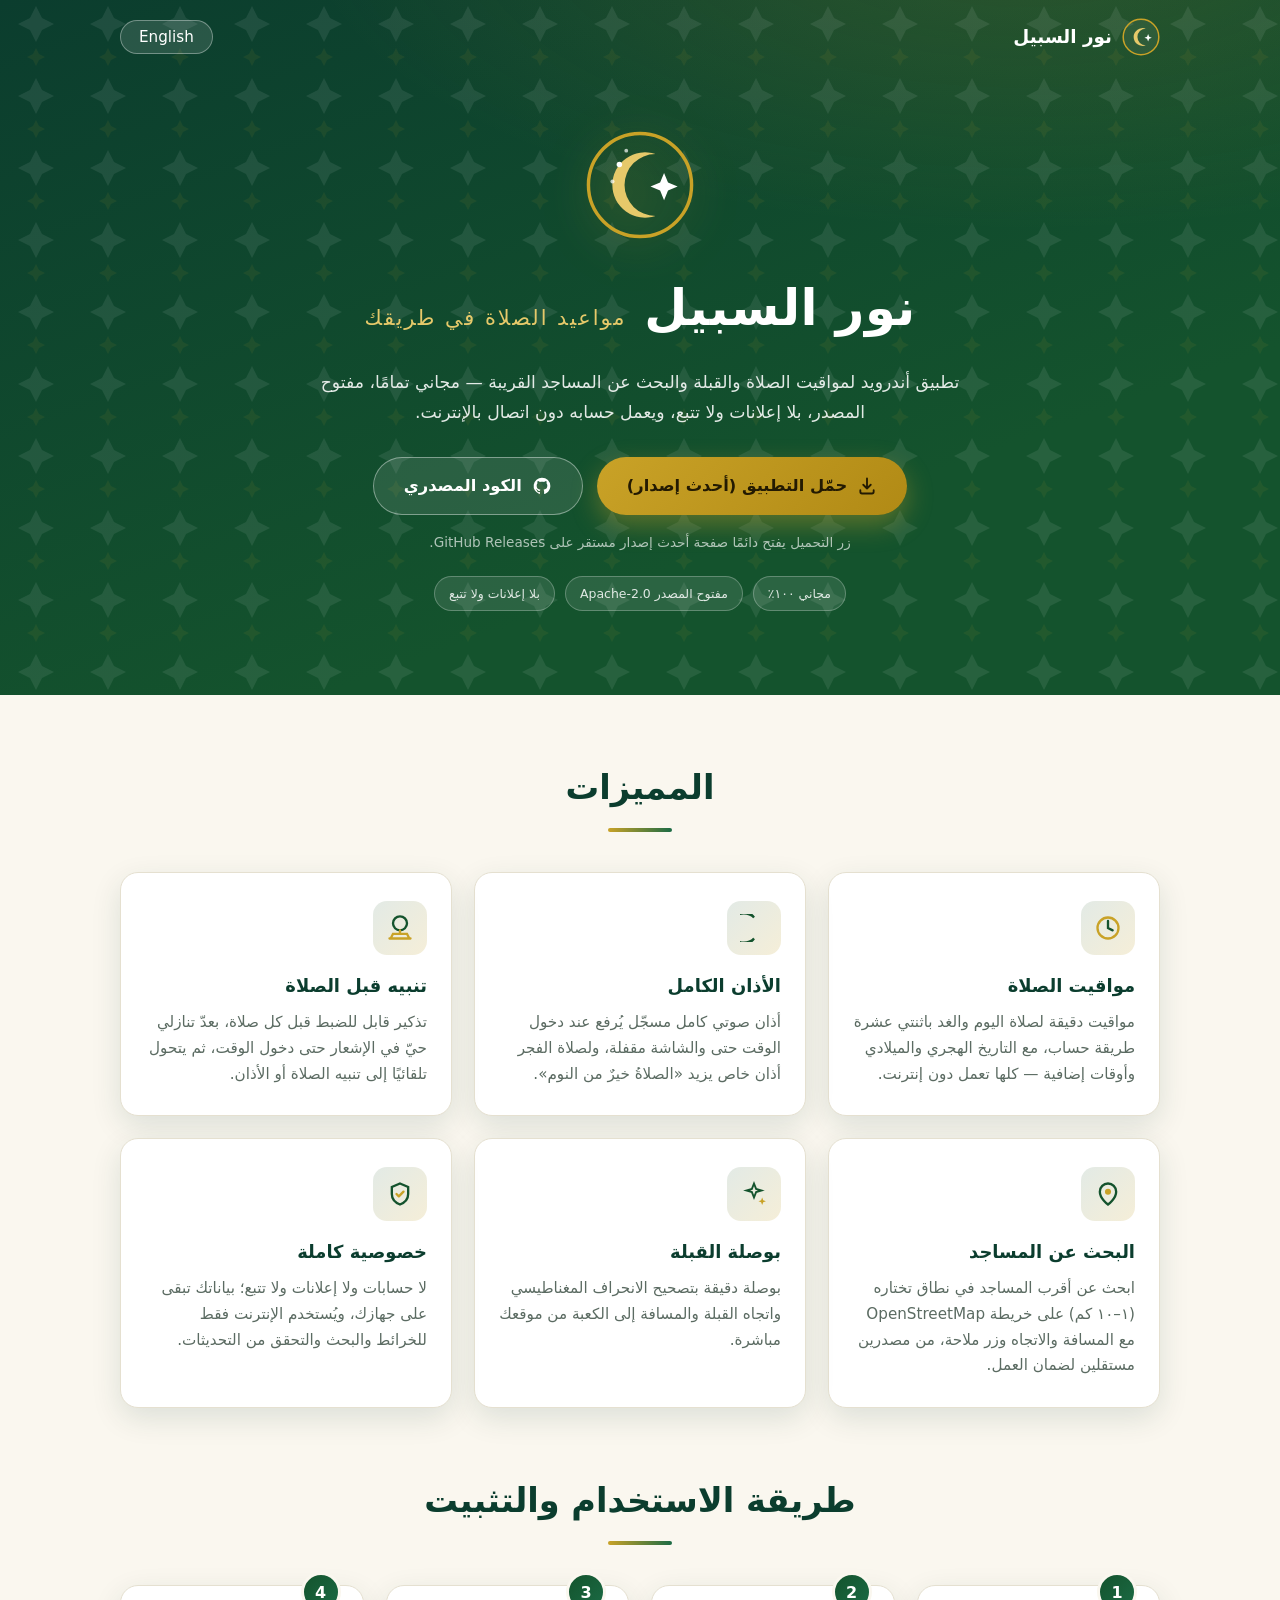
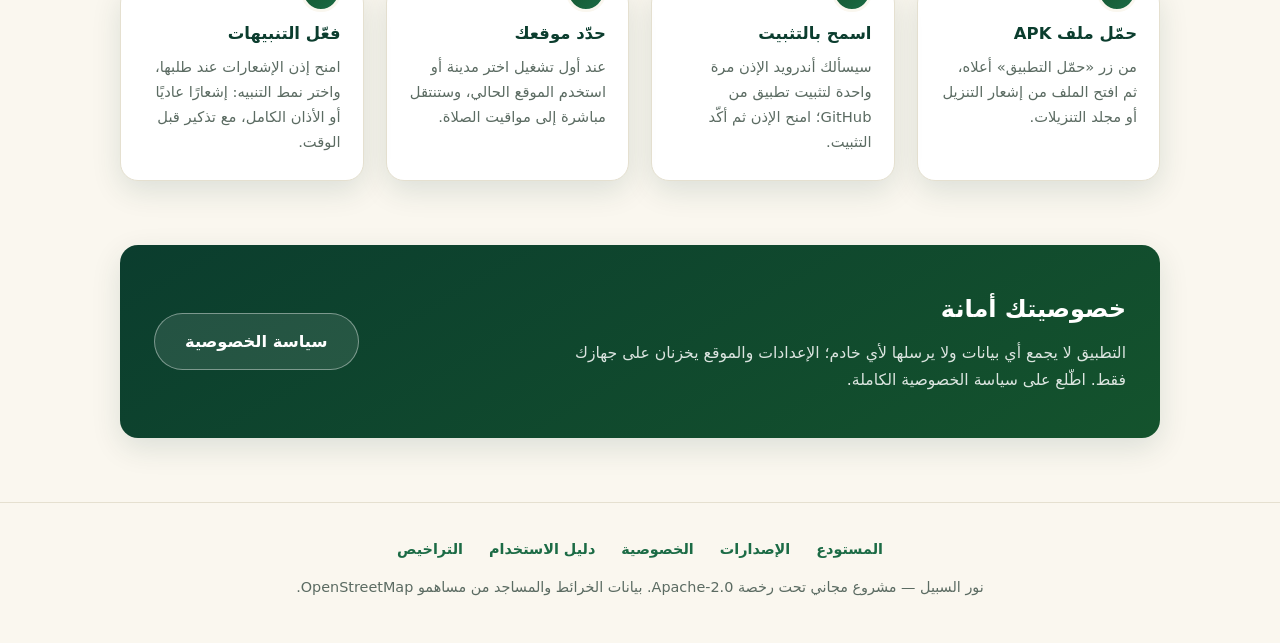
==== index.html @ 506b7430 "Landing page (AR+EN) — download via /releases/latest" ====
<!DOCTYPE html>
<html lang="ar" dir="rtl">
<head>
<meta charset="UTF-8">
<meta name="viewport" content="width=device-width, initial-scale=1.0">
<meta name="description" content="نور السبيل — تطبيق مواقيت الصلاة للأندرويد: مجاني، مفتوح المصدر، بلا إعلانات ولا تتبع. أذان كامل، تنبيه قبل الصلاة، وبحث عن المساجد القريبة. | Noor Al-Sabeel — free, open-source Android prayer times with full adhan, pre-prayer reminders and nearby mosque search.">
<meta name="theme-color" content="#0b3d2e">
<meta property="og:title" content="نور السبيل — Noor Al-Sabeel">
<meta property="og:description" content="مواقيت الصلاة، الأذان، والقبلة — مجاني ومفتوح المصدر وبلا تتبع">
<meta property="og:type" content="website">
<title>نور السبيل — Noor Al-Sabeel</title>
<style>
:root{
  --green-deep:#0b3d2e; --green:#14532d; --green-soft:#1b6b45;
  --gold:#c9a227; --gold-soft:#e6c96a;
  --cream:#faf7ef; --ink:#1c2b24; --muted:#5b6b62;
  --card:#ffffff; --line:#e5e0d0;
  --shadow:0 10px 30px rgba(11,61,46,.12);
  --radius:18px;
}
*{margin:0;padding:0;box-sizing:border-box}
html{scroll-behavior:smooth}
body{
  font-family:"Segoe UI","Noto Naskh Arabic","Noto Sans Arabic",system-ui,-apple-system,"Helvetica Neue",Arial,sans-serif;
  background:var(--cream); color:var(--ink); line-height:1.7; -webkit-font-smoothing:antialiased;
}
.wrap{max-width:1080px;margin-inline:auto;padding-inline:20px}

/* ---------- header ---------- */
header{
  background:
    radial-gradient(1200px 500px at 80% -10%, rgba(201,162,39,.16), transparent 60%),
    linear-gradient(160deg,var(--green-deep),var(--green) 70%);
  color:#fff; position:relative; overflow:hidden;
}
header::before{
  content:""; position:absolute; inset:0; opacity:.08; pointer-events:none;
  background-image:url("data:image/svg+xml,%3Csvg xmlns='http://www.w3.org/2000/svg' width='72' height='72' viewBox='0 0 72 72'%3E%3Cpath d='M36 6 42 18 54 24 42 30 36 42 30 30 18 24 30 18Z' fill='%23ffffff'/%3E%3Cpath d='M36 48 39 54 45 57 39 60 36 66 33 60 27 57 33 54Z' fill='%23c9a227'/%3E%3C/svg%3E");
  background-size:72px 72px;
}
nav{display:flex;align-items:center;justify-content:space-between;gap:12px;padding:18px 0;position:relative}
.brand{display:flex;align-items:center;gap:10px;font-weight:700;font-size:1.15rem}
.brand svg{width:38px;height:38px;flex:none}
.lang-switch{
  background:rgba(255,255,255,.12); color:#fff; border:1px solid rgba(255,255,255,.35);
  border-radius:999px; padding:7px 18px; cursor:pointer; font-size:.95rem; font-family:inherit;
  transition:background .2s;
}
.lang-switch:hover{background:rgba(255,255,255,.22)}
.hero{position:relative;padding:56px 0 84px;text-align:center}
.hero .crescent{width:110px;height:110px;margin-bottom:18px;filter:drop-shadow(0 8px 24px rgba(201,162,39,.45))}
.hero h1{font-size:clamp(1.9rem,5vw,3.1rem);font-weight:800;letter-spacing:.5px}
.hero h1 small{display:block;font-size:.42em;font-weight:500;color:var(--gold-soft);margin-top:6px;letter-spacing:2px}
.hero p{max-width:640px;margin:18px auto 0;color:rgba(255,255,255,.88);font-size:1.08rem}
.cta-row{display:flex;flex-wrap:wrap;gap:14px;justify-content:center;margin-top:30px}
.btn{
  display:inline-flex;align-items:center;gap:10px;border-radius:999px;padding:14px 30px;
  font-weight:700;font-size:1.02rem;text-decoration:none;transition:transform .15s, box-shadow .15s;
  border:none;cursor:pointer;font-family:inherit;
}
.btn-primary{background:linear-gradient(135deg,var(--gold),#b18a15);color:#231a02;box-shadow:0 10px 26px rgba(201,162,39,.4)}
.btn-primary:hover{transform:translateY(-2px);box-shadow:0 14px 32px rgba(201,162,39,.5)}
.btn-ghost{background:rgba(255,255,255,.1);color:#fff;border:1px solid rgba(255,255,255,.4)}
.btn-ghost:hover{background:rgba(255,255,255,.2)}
.btn svg{width:20px;height:20px}
.hero .note{margin-top:16px;font-size:.85rem;color:rgba(255,255,255,.66)}
.badges{display:flex;gap:10px;justify-content:center;margin-top:22px;flex-wrap:wrap}
.badge{
  font-size:.78rem;background:rgba(255,255,255,.1);border:1px solid rgba(255,255,255,.25);
  border-radius:999px;padding:6px 14px;color:rgba(255,255,255,.85);
}

/* ---------- sections ---------- */
section{padding:64px 0}
.section-title{text-align:center;margin-bottom:40px}
.section-title h2{font-size:clamp(1.5rem,3.6vw,2.1rem);color:var(--green-deep);font-weight:800}
.section-title .bar{width:64px;height:4px;background:linear-gradient(90deg,var(--gold),var(--green-soft));border-radius:99px;margin:12px auto 0}

/* features */
.grid{display:grid;grid-template-columns:repeat(auto-fit,minmax(250px,1fr));gap:22px}
.card{
  background:var(--card);border:1px solid var(--line);border-radius:var(--radius);
  padding:28px 24px;box-shadow:var(--shadow);
}
.card .icon{
  width:54px;height:54px;border-radius:14px;display:flex;align-items:center;justify-content:center;
  background:linear-gradient(135deg,rgba(20,83,45,.12),rgba(201,162,39,.18));margin-bottom:16px;
}
.card .icon svg{width:28px;height:28px}
.card h3{color:var(--green-deep);font-size:1.12rem;margin-bottom:8px;font-weight:700}
.card p{color:var(--muted);font-size:.95rem}

/* install steps */
.steps{counter-reset:step;display:grid;grid-template-columns:repeat(auto-fit,minmax(230px,1fr));gap:22px}
.step{background:var(--card);border:1px solid var(--line);border-radius:var(--radius);padding:26px 22px;box-shadow:var(--shadow);position:relative}
.step::before{
  counter-increment:step;content:counter(step);
  position:absolute;top:-14px;inset-inline-start:22px;width:34px;height:34px;border-radius:50%;
  background:linear-gradient(135deg,var(--green),var(--green-soft));color:#fff;font-weight:800;
  display:flex;align-items:center;justify-content:center;border:3px solid var(--cream);
}
.step h3{color:var(--green-deep);font-size:1.03rem;margin:8px 0 6px;font-weight:700}
.step p{color:var(--muted);font-size:.92rem}

/* privacy band */
.band{
  background:linear-gradient(150deg,var(--green-deep),var(--green));border-radius:var(--radius);
  color:#fff;padding:44px 34px;display:flex;flex-wrap:wrap;gap:26px;align-items:center;justify-content:space-between;
  box-shadow:var(--shadow);
}
.band h2{font-size:1.5rem;margin-bottom:10px}
.band p{color:rgba(255,255,255,.85);max-width:560px;font-size:.98rem}
.band .btn-ghost{white-space:nowrap}

/* footer */
footer{border-top:1px solid var(--line);padding:34px 0 44px;color:var(--muted);font-size:.9rem;text-align:center}
footer .links{display:flex;gap:8px 26px;justify-content:center;flex-wrap:wrap;margin-bottom:14px}
footer a{color:var(--green-soft);text-decoration:none;font-weight:600}
footer a:hover{text-decoration:underline}

/* ---------- language toggle ---------- */
/* Language visibility must win over any layout rule (e.g. .hero h1 small),
   hence the explicit priority on both the hide and the show side. */
[data-en],[data-ar]{display:none !important}
html[lang="ar"] [data-ar]{display:revert !important}
html[lang="en"] [data-en]{display:revert !important}
html[lang="en"] .ar-only{display:none}
html[lang="ar"] .en-only{display:none}

/* ---------- responsive ---------- */
@media (max-width:640px){
  .hero{padding:40px 0 64px}
  .cta-row .btn{width:100%;justify-content:center}
  section{padding:48px 0}
}
</style>
</head>
<body>

<header>
  <div class="wrap">
    <nav>
      <div class="brand">
        <svg viewBox="0 0 64 64" fill="none" aria-hidden="true">
          <circle cx="32" cy="32" r="30" stroke="#c9a227" stroke-width="2.5" fill="rgba(255,255,255,.06)"/>
          <path d="M40 18a15 15 0 1 0 0 28 12.5 12.5 0 1 1 0-28z" fill="#e6c96a"/>
          <path d="M44 27l1.8 4.4 4.4 1.8-4.4 1.8L44 39.4l-1.8-4.4-4.4-1.8 4.4-1.8z" fill="#ffffff"/>
        </svg>
        <span data-ar>نور السبيل</span>
        <span data-en>Noor Al-Sabeel</span>
      </div>
      <button class="lang-switch" id="langBtn" onclick="toggleLang()" aria-label="Switch language">
        <span data-ar>English</span>
        <span data-en>العربية</span>
      </button>
    </nav>

    <div class="hero">
      <svg class="crescent" viewBox="0 0 64 64" fill="none" aria-hidden="true">
        <circle cx="32" cy="32" r="30" stroke="#c9a227" stroke-width="2"/>
        <path d="M41 14a19 19 0 1 0 0 36 16 16 0 1 1 0-36z" fill="#e6c96a"/>
        <path d="M46 25l2.3 5.6 5.6 2.3-5.6 2.3L46 40.8l-2.3-5.6-5.6-2.3 5.6-2.3z" fill="#ffffff"/>
        <circle cx="20" cy="20" r="1.6" fill="#ffffff"/>
        <circle cx="16" cy="30" r="1.2" fill="#ffffff" opacity=".7"/>
        <circle cx="24" cy="12" r="1.1" fill="#ffffff" opacity=".7"/>
      </svg>
      <h1>
        <span data-ar>نور السبيل</span>
        <span data-en>Noor Al-Sabeel</span>
        <small data-ar>مواعيد الصلاة في طريقك</small>
        <small data-en>Your prayer times companion</small>
      </h1>
      <p data-ar>
        تطبيق أندرويد لمواقيت الصلاة والقبلة والبحث عن المساجد القريبة — مجاني تمامًا،
        مفتوح المصدر، بلا إعلانات ولا تتبع، ويعمل حسابه دون اتصال بالإنترنت.
      </p>
      <p data-en>
        An Android app for prayer times, the qibla compass and nearby mosque search —
        completely free, open source, no ads and no tracking; all calculations work offline.
      </p>

      <div class="cta-row">
        <a class="btn btn-primary" href="https://github.com/AhmedZakeFit/noor-al-sabeel/releases/latest">
          <svg viewBox="0 0 24 24" fill="none" aria-hidden="true"><path d="M12 3v12m0 0l-4.5-4.5M12 15l4.5-4.5M4 17v2a2 2 0 002 2h12a2 2 0 002-2v-2" stroke="currentColor" stroke-width="2.2" stroke-linecap="round" stroke-linejoin="round"/></svg>
          <span data-ar>حمّل التطبيق (أحدث إصدار)</span>
          <span data-en>Download the app (latest)</span>
        </a>
        <a class="btn btn-ghost" href="https://github.com/AhmedZakeFit/noor-al-sabeel">
          <svg viewBox="0 0 24 24" fill="currentColor" aria-hidden="true"><path d="M12 2A10 10 0 0 0 8.84 21.5c.5.08.66-.23.66-.5v-1.69c-2.77.6-3.36-1.34-3.36-1.34-.46-1.16-1.11-1.47-1.11-1.47-.91-.62.07-.6.07-.6 1 .07 1.53 1.03 1.53 1.03.87 1.52 2.34 1.07 2.91.83.09-.65.35-1.09.63-1.34-2.22-.25-4.55-1.11-4.55-4.92 0-1.11.38-2 1.03-2.71-.1-.25-.45-1.29.1-2.64 0 0 .84-.27 2.75 1.02.79-.22 1.65-.33 2.5-.33s1.71.11 2.5.33c1.91-1.29 2.75-1.02 2.75-1.02.55 1.35.2 2.39.1 2.64.65.71 1.03 1.6 1.03 2.71 0 3.82-2.34 4.66-4.57 4.91.36.31.69.92.69 1.85V21c0 .27.16.59.67.5C19.14 20.16 22 16.42 22 12A10 10 0 0 0 12 2z"/></svg>
          <span data-ar>الكود المصدري</span>
          <span data-en>Source code</span>
        </a>
      </div>
      <p class="note" data-ar>زر التحميل يفتح دائمًا صفحة أحدث إصدار مستقر على GitHub Releases.</p>
      <p class="note" data-en>The download button always opens the latest stable release page on GitHub Releases.</p>

      <div class="badges">
        <span class="badge" data-ar>مجاني ١٠٠٪</span>
        <span class="badge" data-ar>مفتوح المصدر Apache-2.0</span>
        <span class="badge" data-ar>بلا إعلانات ولا تتبع</span>
        <span class="badge" data-en>100% free</span>
        <span class="badge" data-en>Open source, Apache-2.0</span>
        <span class="badge" data-en>No ads, no tracking</span>
      </div>
    </div>
  </div>
</header>

<main>
  <!-- ================= features ================= -->
  <section id="features">
    <div class="wrap">
      <div class="section-title">
        <h2 data-ar>المميزات</h2>
        <h2 data-en>Features</h2>
        <div class="bar"></div>
      </div>
      <div class="grid">

        <div class="card">
          <div class="icon"><svg viewBox="0 0 24 24" fill="none"><path d="M12 6v6l4 2" stroke="#14532d" stroke-width="2" stroke-linecap="round"/><circle cx="12" cy="12" r="9" stroke="#c9a227" stroke-width="2"/></svg></div>
          <h3 data-ar>مواقيت الصلاة</h3>
          <h3 data-en>Prayer times</h3>
          <p data-ar>مواقيت دقيقة لصلاة اليوم والغد باثنتي عشرة طريقة حساب، مع التاريخ الهجري والميلادي وأوقات إضافية — كلها تعمل دون إنترنت.</p>
          <p data-en>Accurate times for today and tomorrow with twelve calculation methods, Hijri and Gregorian dates and extra times — all offline.</p>
        </div>

        <div class="card">
          <div class="icon"><svg viewBox="0 0 24 24" fill="none"><path d="M12 3a15 15 0 1 0 0 18 12.5 12.5 0 1 1 0-18z" stroke="#14532d" stroke-width="2" fill="rgba(201,162,39,.25)"/></svg></div>
          <h3 data-ar>الأذان الكامل</h3>
          <h3 data-en>Full adhan</h3>
          <p data-ar>أذان صوتي كامل مسجّل يُرفع عند دخول الوقت حتى والشاشة مقفلة، ولصلاة الفجر أذان خاص يزيد «الصلاةُ خيرٌ من النوم».</p>
          <p data-en>A complete recorded adhan plays at prayer time even with the screen locked; Fajr uses its own dawn adhan with the extra dawn phrase.</p>
        </div>

        <div class="card">
          <div class="icon"><svg viewBox="0 0 24 24" fill="none"><path d="M18 8a6 6 0 1 1-12 0 6 6 0 0 1 12 0z" stroke="#14532d" stroke-width="2"/><path d="M12 14v3m-9 4h18M4 21l2-4h12l2 4" stroke="#c9a227" stroke-width="2" stroke-linecap="round"/></svg></div>
          <h3 data-ar>تنبيه قبل الصلاة</h3>
          <h3 data-en>Pre-prayer reminder</h3>
          <p data-ar>تذكير قابل للضبط قبل كل صلاة، بعدّ تنازلي حيّ في الإشعار حتى دخول الوقت، ثم يتحول تلقائيًا إلى تنبيه الصلاة أو الأذان.</p>
          <p data-en>A configurable reminder before each prayer with a live countdown in the notification, seamlessly becoming the prayer alert when the time arrives.</p>
        </div>

        <div class="card">
          <div class="icon"><svg viewBox="0 0 24 24" fill="none"><path d="M12 21s-7-5.1-7-11a7 7 0 1 1 14 0c0 5.9-7 11-7 11z" stroke="#14532d" stroke-width="2"/><circle cx="12" cy="10" r="2.6" fill="#c9a227"/></svg></div>
          <h3 data-ar>البحث عن المساجد</h3>
          <h3 data-en>Mosque search</h3>
          <p data-ar>ابحث عن أقرب المساجد في نطاق تختاره (١–١٠ كم) على خريطة OpenStreetMap مع المسافة والاتجاه وزر ملاحة، من مصدرين مستقلين لضمان العمل.</p>
          <p data-en>Find nearby mosques within 1–10 km on an OpenStreetMap map with distance, bearing and a navigation button — two independent sources keep it reliable.</p>
        </div>

        <div class="card">
          <div class="icon"><svg viewBox="0 0 24 24" fill="none"><path d="M12 3l1.8 4.6L18.5 9l-4.7 1.4L12 15l-1.8-4.6L5.5 9l4.7-1.4z" stroke="#14532d" stroke-width="1.6"/><path d="M19 15l.9 2.3 2.3.9-2.3.9-.9 2.3-.9-2.3-2.3-.9 2.3-.9z" fill="#c9a227"/></svg></div>
          <h3 data-ar>بوصلة القبلة</h3>
          <h3 data-en>Qibla compass</h3>
          <p data-ar>بوصلة دقيقة بتصحيح الانحراف المغناطيسي واتجاه القبلة والمسافة إلى الكعبة من موقعك مباشرة.</p>
          <p data-en>A precise compass with magnetic-declination correction showing the qibla bearing and distance to the Kaaba from your location.</p>
        </div>

        <div class="card">
          <div class="icon"><svg viewBox="0 0 24 24" fill="none"><path d="M12 3l7 3v6c0 4.4-3 7.4-7 9-4-1.6-7-4.6-7-9V6z" stroke="#14532d" stroke-width="2"/><path d="M9 12l2 2 4-4" stroke="#c9a227" stroke-width="2" stroke-linecap="round" stroke-linejoin="round"/></svg></div>
          <h3 data-ar>خصوصية كاملة</h3>
          <h3 data-en>Full privacy</h3>
          <p data-ar>لا حسابات ولا إعلانات ولا تتبع؛ بياناتك تبقى على جهازك، ويُستخدم الإنترنت فقط للخرائط والبحث والتحقق من التحديثات.</p>
          <p data-en>No accounts, ads or tracking; your data stays on your device — the internet is used only for maps, search and update checks.</p>
        </div>

      </div>
    </div>
  </section>

  <!-- ================= how to install ================= -->
  <section id="install" style="padding-top:0">
    <div class="wrap">
      <div class="section-title">
        <h2 data-ar>طريقة الاستخدام والتثبيت</h2>
        <h2 data-en>How to install and use</h2>
        <div class="bar"></div>
      </div>
      <div class="steps">
        <div class="step">
          <h3 data-ar>حمّل ملف APK</h3>
          <h3 data-en>Download the APK</h3>
          <p data-ar>من زر «حمّل التطبيق» أعلاه، ثم افتح الملف من إشعار التنزيل أو مجلد التنزيلات.</p>
          <p data-en>Use the download button above, then open the file from the download notification or your Downloads folder.</p>
        </div>
        <div class="step">
          <h3 data-ar>اسمح بالتثبيت</h3>
          <h3 data-en>Allow the install</h3>
          <p data-ar>سيسألك أندرويد الإذن مرة واحدة لتثبيت تطبيق من GitHub؛ امنح الإذن ثم أكّد التثبيت.</p>
          <p data-en>Android asks once for permission to install an app from GitHub; grant it and confirm the installation.</p>
        </div>
        <div class="step">
          <h3 data-ar>حدّد موقعك</h3>
          <h3 data-en>Set your location</h3>
          <p data-ar>عند أول تشغيل اختر مدينة أو استخدم الموقع الحالي، وستنتقل مباشرة إلى مواقيت الصلاة.</p>
          <p data-en>On first launch pick a city or use your current location — you land straight on the prayer times.</p>
        </div>
        <div class="step">
          <h3 data-ar>فعّل التنبيهات</h3>
          <h3 data-en>Enable alerts</h3>
          <p data-ar>امنح إذن الإشعارات عند طلبها، واختر نمط التنبيه: إشعارًا عاديًا أو الأذان الكامل، مع تذكير قبل الوقت.</p>
          <p data-en>Grant the notification permission when asked and choose your alert style: a regular notification or the full adhan, plus a pre-prayer reminder.</p>
        </div>
      </div>
    </div>
  </section>

  <!-- ================= privacy band ================= -->
  <section style="padding-top:0">
    <div class="wrap">
      <div class="band">
        <div>
          <h2 data-ar>خصوصيتك أمانة</h2>
          <h2 data-en>Your privacy is a trust</h2>
          <p data-ar>التطبيق لا يجمع أي بيانات ولا يرسلها لأي خادم؛ الإعدادات والموقع يخزنان على جهازك فقط. اطّلع على سياسة الخصوصية الكاملة.</p>
          <p data-en>The app collects nothing and sends nothing to any server; settings and location stay on your device. Read the full privacy policy.</p>
        </div>
        <a class="btn btn-ghost" href="https://github.com/AhmedZakeFit/noor-al-sabeel/blob/main/PRIVACY.md">
          <span data-ar>سياسة الخصوصية</span>
          <span data-en>Privacy policy</span>
        </a>
      </div>
    </div>
  </section>
</main>

<footer>
  <div class="wrap">
    <div class="links">
      <a href="https://github.com/AhmedZakeFit/noor-al-sabeel"><span data-ar>المستودع</span><span data-en>Repository</span></a>
      <a href="https://github.com/AhmedZakeFit/noor-al-sabeel/releases/latest"><span data-ar>الإصدارات</span><span data-en>Releases</span></a>
      <a href="https://github.com/AhmedZakeFit/noor-al-sabeel/blob/main/PRIVACY.md"><span data-ar>الخصوصية</span><span data-en>Privacy</span></a>
      <a href="https://github.com/AhmedZakeFit/noor-al-sabeel/blob/main/README-AR.md"><span data-ar>دليل الاستخدام</span><span data-en>User guide</span></a>
      <a href="https://github.com/AhmedZakeFit/noor-al-sabeel/blob/main/NOTICE.md"><span data-ar>التراخيص</span><span data-en>Open-source licenses</span></a>
    </div>
    <p data-ar>نور السبيل — مشروع مجاني تحت رخصة Apache-2.0. بيانات الخرائط والمساجد من مساهمو OpenStreetMap.</p>
    <p data-en>Noor Al-Sabeel — a free project under Apache-2.0. Map and mosque data © OpenStreetMap contributors.</p>
  </div>
</footer>

<script>
function toggleLang(){
  var html = document.documentElement;
  var next = html.getAttribute('lang') === 'ar' ? 'en' : 'ar';
  html.setAttribute('lang', next);
  html.setAttribute('dir', next === 'ar' ? 'rtl' : 'ltr');
  try { localStorage.setItem('noor-lang', next); } catch (e) {}
}
(function(){
  try {
    var saved = localStorage.getItem('noor-lang');
    if (saved === 'en' || saved === 'ar') {
      document.documentElement.setAttribute('lang', saved);
      document.documentElement.setAttribute('dir', saved === 'ar' ? 'rtl' : 'ltr');
    }
  } catch (e) {}
})();
</script>
</body>
</html>
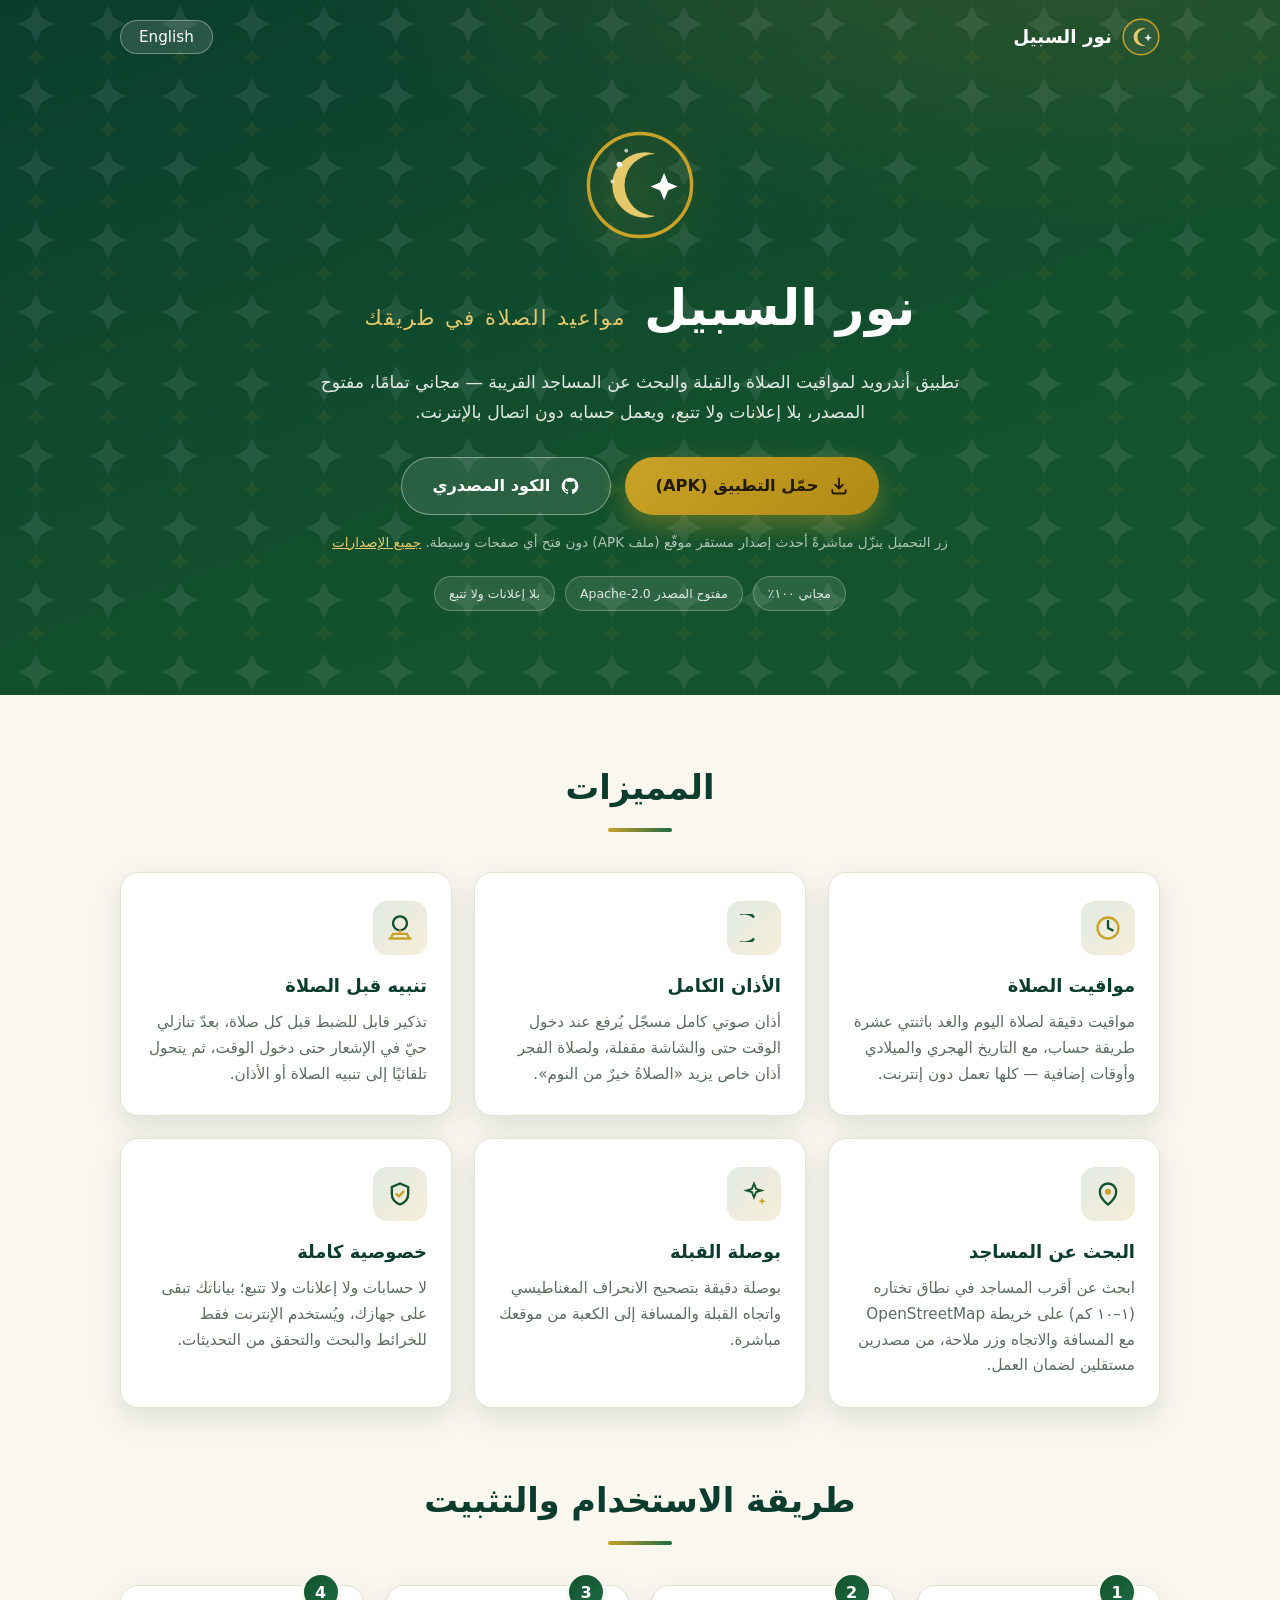
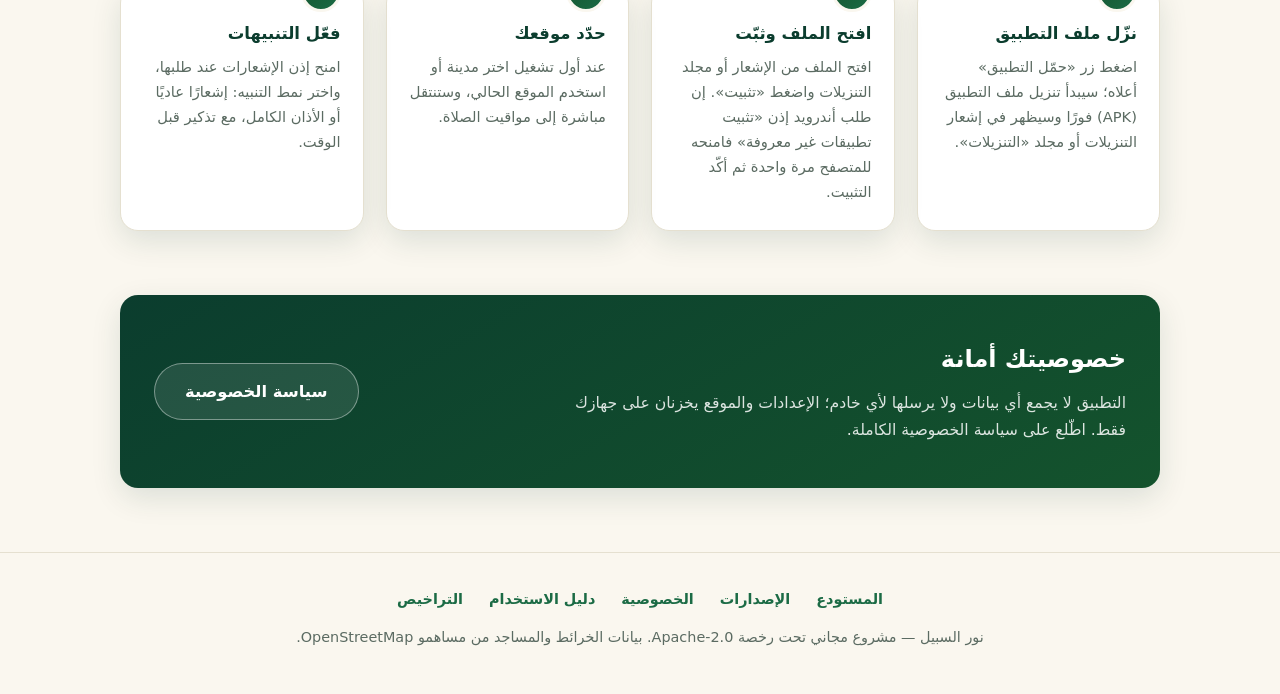
==== commit 4fd871ab: "Landing page: direct APK download via fixed /releases/latest/download link, verified release metadat" ====
--- a/index.html
+++ b/index.html
@@ -9,6 +9,7 @@
 <meta property="og:description" content="مواقيت الصلاة، الأذان، والقبلة — مجاني ومفتوح المصدر وبلا تتبع">
 <meta property="og:type" content="website">
 <title>نور السبيل — Noor Al-Sabeel</title>
+<link rel="icon" href="data:image/svg+xml,%3Csvg xmlns='http://www.w3.org/2000/svg' viewBox='0 0 64 64'%3E%3Crect width='64' height='64' rx='14' fill='%230b3d2e'/%3E%3Cpath d='M40 14a19 19 0 1 0 0 36 16 16 0 1 1 0-36z' fill='%23e6c96a'/%3E%3Cpath d='M46 25l2.3 5.6 5.6 2.3-5.6 2.3L46 40.8l-2.3-5.6-5.6-2.3 5.6-2.3z' fill='%23ffffff'/%3E%3C/svg%3E">
 <style>
 :root{
   --green-deep:#0b3d2e; --green:#14532d; --green-soft:#1b6b45;
@@ -64,6 +65,7 @@
 .btn-ghost:hover{background:rgba(255,255,255,.2)}
 .btn svg{width:20px;height:20px}
 .hero .note{margin-top:16px;font-size:.85rem;color:rgba(255,255,255,.66)}
+.hero .note a{color:var(--gold-soft);text-decoration:underline}
 .badges{display:flex;gap:10px;justify-content:center;margin-top:22px;flex-wrap:wrap}
 .badge{
   font-size:.78rem;background:rgba(255,255,255,.1);border:1px solid rgba(255,255,255,.25);
@@ -180,10 +182,10 @@
       </p>
 
       <div class="cta-row">
-        <a class="btn btn-primary" href="https://github.com/AhmedZakeFit/noor-al-sabeel/releases/latest">
+        <a class="btn btn-primary" href="https://github.com/AhmedZakeFit/noor-al-sabeel/releases/latest/download/noor-al-sabeel.apk">
           <svg viewBox="0 0 24 24" fill="none" aria-hidden="true"><path d="M12 3v12m0 0l-4.5-4.5M12 15l4.5-4.5M4 17v2a2 2 0 002 2h12a2 2 0 002-2v-2" stroke="currentColor" stroke-width="2.2" stroke-linecap="round" stroke-linejoin="round"/></svg>
-          <span data-ar>حمّل التطبيق (أحدث إصدار)</span>
-          <span data-en>Download the app (latest)</span>
+          <span data-ar>حمّل التطبيق (APK)</span>
+          <span data-en>Download the app (APK)</span>
         </a>
         <a class="btn btn-ghost" href="https://github.com/AhmedZakeFit/noor-al-sabeel">
           <svg viewBox="0 0 24 24" fill="currentColor" aria-hidden="true"><path d="M12 2A10 10 0 0 0 8.84 21.5c.5.08.66-.23.66-.5v-1.69c-2.77.6-3.36-1.34-3.36-1.34-.46-1.16-1.11-1.47-1.11-1.47-.91-.62.07-.6.07-.6 1 .07 1.53 1.03 1.53 1.03.87 1.52 2.34 1.07 2.91.83.09-.65.35-1.09.63-1.34-2.22-.25-4.55-1.11-4.55-4.92 0-1.11.38-2 1.03-2.71-.1-.25-.45-1.29.1-2.64 0 0 .84-.27 2.75 1.02.79-.22 1.65-.33 2.5-.33s1.71.11 2.5.33c1.91-1.29 2.75-1.02 2.75-1.02.55 1.35.2 2.39.1 2.64.65.71 1.03 1.6 1.03 2.71 0 3.82-2.34 4.66-4.57 4.91.36.31.69.92.69 1.85V21c0 .27.16.59.67.5C19.14 20.16 22 16.42 22 12A10 10 0 0 0 12 2z"/></svg>
@@ -191,8 +193,9 @@
           <span data-en>Source code</span>
         </a>
       </div>
-      <p class="note" data-ar>زر التحميل يفتح دائمًا صفحة أحدث إصدار مستقر على GitHub Releases.</p>
-      <p class="note" data-en>The download button always opens the latest stable release page on GitHub Releases.</p>
+      <p class="note" data-ar>زر التحميل ينزّل مباشرةً أحدث إصدار مستقر موقّع (ملف APK) دون فتح أي صفحات وسيطة. <a href="https://github.com/AhmedZakeFit/noor-al-sabeel/releases">جميع الإصدارات</a></p>
+      <p class="note" data-en>The download button fetches the latest stable signed APK directly — no intermediate pages. <a href="https://github.com/AhmedZakeFit/noor-al-sabeel/releases">All releases</a></p>
+      <p class="note" id="releaseMeta" hidden></p>
 
       <div class="badges">
         <span class="badge" data-ar>مجاني ١٠٠٪</span>
@@ -279,16 +282,16 @@
       </div>
       <div class="steps">
         <div class="step">
-          <h3 data-ar>حمّل ملف APK</h3>
-          <h3 data-en>Download the APK</h3>
-          <p data-ar>من زر «حمّل التطبيق» أعلاه، ثم افتح الملف من إشعار التنزيل أو مجلد التنزيلات.</p>
-          <p data-en>Use the download button above, then open the file from the download notification or your Downloads folder.</p>
+          <h3 data-ar>نزّل ملف التطبيق</h3>
+          <h3 data-en>Download the app file</h3>
+          <p data-ar>اضغط زر «حمّل التطبيق» أعلاه؛ سيبدأ تنزيل ملف التطبيق (APK) فورًا وسيظهر في إشعار التنزيلات أو مجلد «التنزيلات».</p>
+          <p data-en>Tap the download button above — the app file (APK) downloads immediately and shows up in the download notification or your Downloads folder.</p>
         </div>
         <div class="step">
-          <h3 data-ar>اسمح بالتثبيت</h3>
-          <h3 data-en>Allow the install</h3>
-          <p data-ar>سيسألك أندرويد الإذن مرة واحدة لتثبيت تطبيق من GitHub؛ امنح الإذن ثم أكّد التثبيت.</p>
-          <p data-en>Android asks once for permission to install an app from GitHub; grant it and confirm the installation.</p>
+          <h3 data-ar>افتح الملف وثبّت</h3>
+          <h3 data-en>Open the file and install</h3>
+          <p data-ar>افتح الملف من الإشعار أو مجلد التنزيلات واضغط «تثبيت». إن طلب أندرويد إذن «تثبيت تطبيقات غير معروفة» فامنحه للمتصفح مرة واحدة ثم أكّد التثبيت.</p>
+          <p data-en>Open the file from the notification or your Downloads folder and tap Install. If Android asks for permission to “install unknown apps”, grant it once for your browser and confirm the installation.</p>
         </div>
         <div class="step">
           <h3 data-ar>حدّد موقعك</h3>
@@ -329,7 +332,7 @@
   <div class="wrap">
     <div class="links">
       <a href="https://github.com/AhmedZakeFit/noor-al-sabeel"><span data-ar>المستودع</span><span data-en>Repository</span></a>
-      <a href="https://github.com/AhmedZakeFit/noor-al-sabeel/releases/latest"><span data-ar>الإصدارات</span><span data-en>Releases</span></a>
+      <a href="https://github.com/AhmedZakeFit/noor-al-sabeel/releases"><span data-ar>الإصدارات</span><span data-en>Releases</span></a>
       <a href="https://github.com/AhmedZakeFit/noor-al-sabeel/blob/main/PRIVACY.md"><span data-ar>الخصوصية</span><span data-en>Privacy</span></a>
       <a href="https://github.com/AhmedZakeFit/noor-al-sabeel/blob/main/README-AR.md"><span data-ar>دليل الاستخدام</span><span data-en>User guide</span></a>
       <a href="https://github.com/AhmedZakeFit/noor-al-sabeel/blob/main/NOTICE.md"><span data-ar>التراخيص</span><span data-en>Open-source licenses</span></a>
@@ -346,6 +349,7 @@
   html.setAttribute('lang', next);
   html.setAttribute('dir', next === 'ar' ? 'rtl' : 'ltr');
   try { localStorage.setItem('noor-lang', next); } catch (e) {}
+  renderReleaseMeta();
 }
 (function(){
   try {
@@ -356,6 +360,34 @@
     }
   } catch (e) {}
 })();
+
+/* Release metadata (version, size, date) — rendered ONLY from release.json,
+   which the release workflow writes after actually downloading the published
+   APK through the fixed link and verifying it (magic bytes + size + SHA-256
+   equal to the versioned asset). If the file is missing or stale, the line
+   simply stays hidden; the download button itself is a fixed URL that always
+   follows the latest stable release. */
+var REL = null;
+function renderReleaseMeta(){
+  var el = document.getElementById('releaseMeta');
+  if (!el) return;
+  if (!REL) { el.hidden = true; return; }
+  var mb = (REL.sizeBytes / 1048576).toFixed(1);
+  var d = new Date(REL.publishedAt);
+  var isAr = document.documentElement.getAttribute('lang') === 'ar';
+  var ds;
+  try {
+    ds = d.toLocaleDateString(isAr ? 'ar-EG' : 'en-GB',
+      { day: 'numeric', month: 'long', year: 'numeric' });
+  } catch (e) { ds = d.toISOString().slice(0, 10); }
+  el.textContent = (isAr ? 'الإصدار ' : 'Version ') + REL.version +
+    ' • ' + mb + ' MB • ' + (isAr ? 'آخر تحديث ' : 'updated ') + ds;
+  el.hidden = false;
+}
+fetch('release.json', { cache: 'no-cache' })
+  .then(function (r) { return r.ok ? r.json() : null; })
+  .then(function (j) { if (j && j.version) { REL = j; renderReleaseMeta(); } })
+  .catch(function () { /* offline or not yet published — line stays hidden */ });
 </script>
 </body>
 </html>
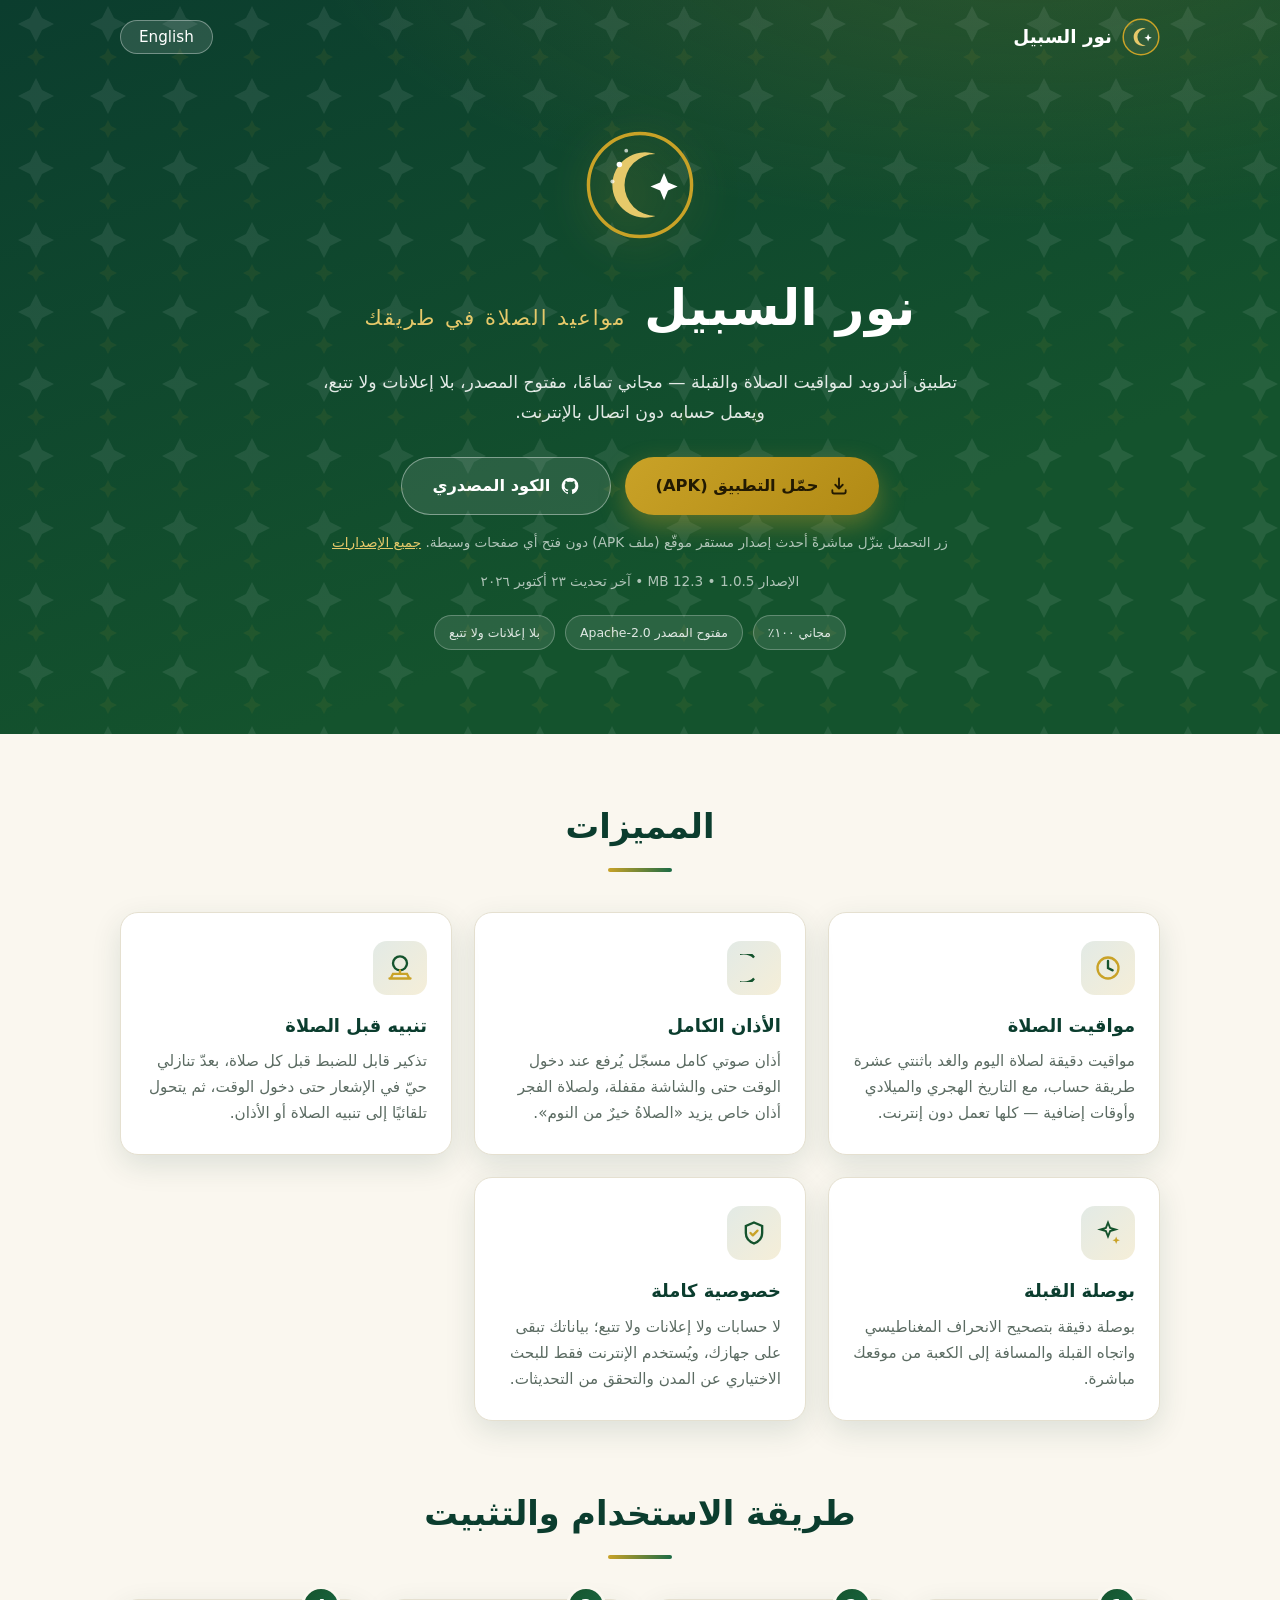
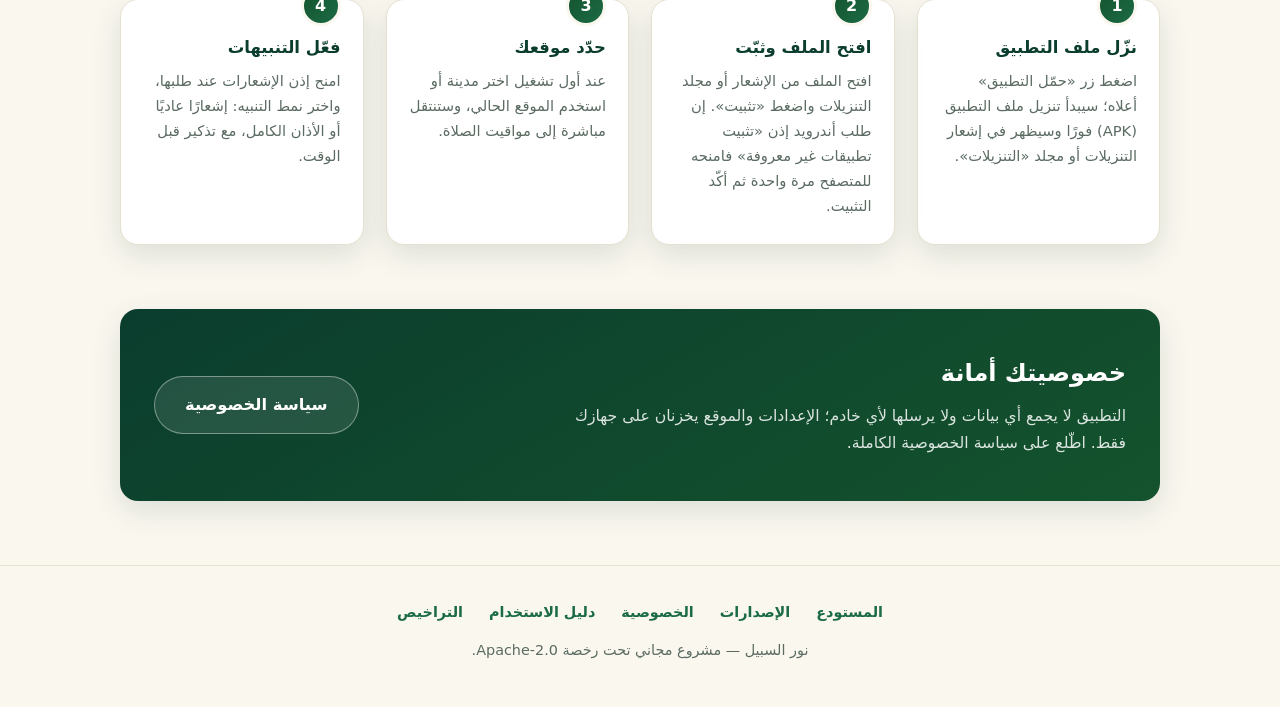
==== commit efaeb97c: "Landing page: drop the removed mosque-search feature Remove the mosque-search feature card, tagline " ====
--- a/index.html
+++ b/index.html
@@ -3,7 +3,7 @@
 <head>
 <meta charset="UTF-8">
 <meta name="viewport" content="width=device-width, initial-scale=1.0">
-<meta name="description" content="نور السبيل — تطبيق مواقيت الصلاة للأندرويد: مجاني، مفتوح المصدر، بلا إعلانات ولا تتبع. أذان كامل، تنبيه قبل الصلاة، وبحث عن المساجد القريبة. | Noor Al-Sabeel — free, open-source Android prayer times with full adhan, pre-prayer reminders and nearby mosque search.">
+<meta name="description" content="نور السبيل — تطبيق مواقيت الصلاة للأندرويد: مجاني، مفتوح المصدر، بلا إعلانات ولا تتبع. أذان كامل، تنبيه قبل الصلاة، وبوصلة قبلة دقيقة. | Noor Al-Sabeel — free, open-source Android prayer times with full adhan, pre-prayer reminders and an accurate qibla compass.">
 <meta name="theme-color" content="#0b3d2e">
 <meta property="og:title" content="نور السبيل — Noor Al-Sabeel">
 <meta property="og:description" content="مواقيت الصلاة، الأذان، والقبلة — مجاني ومفتوح المصدر وبلا تتبع">
@@ -173,11 +173,11 @@
         <small data-en>Your prayer times companion</small>
       </h1>
       <p data-ar>
-        تطبيق أندرويد لمواقيت الصلاة والقبلة والبحث عن المساجد القريبة — مجاني تمامًا،
+        تطبيق أندرويد لمواقيت الصلاة والقبلة — مجاني تمامًا،
         مفتوح المصدر، بلا إعلانات ولا تتبع، ويعمل حسابه دون اتصال بالإنترنت.
       </p>
       <p data-en>
-        An Android app for prayer times, the qibla compass and nearby mosque search —
+        An Android app for prayer times and the qibla compass —
         completely free, open source, no ads and no tracking; all calculations work offline.
       </p>
 
@@ -245,14 +245,6 @@
         </div>
 
         <div class="card">
-          <div class="icon"><svg viewBox="0 0 24 24" fill="none"><path d="M12 21s-7-5.1-7-11a7 7 0 1 1 14 0c0 5.9-7 11-7 11z" stroke="#14532d" stroke-width="2"/><circle cx="12" cy="10" r="2.6" fill="#c9a227"/></svg></div>
-          <h3 data-ar>البحث عن المساجد</h3>
-          <h3 data-en>Mosque search</h3>
-          <p data-ar>ابحث عن أقرب المساجد في نطاق تختاره (١–١٠ كم) على خريطة OpenStreetMap مع المسافة والاتجاه وزر ملاحة، من مصدرين مستقلين لضمان العمل.</p>
-          <p data-en>Find nearby mosques within 1–10 km on an OpenStreetMap map with distance, bearing and a navigation button — two independent sources keep it reliable.</p>
-        </div>
-
-        <div class="card">
           <div class="icon"><svg viewBox="0 0 24 24" fill="none"><path d="M12 3l1.8 4.6L18.5 9l-4.7 1.4L12 15l-1.8-4.6L5.5 9l4.7-1.4z" stroke="#14532d" stroke-width="1.6"/><path d="M19 15l.9 2.3 2.3.9-2.3.9-.9 2.3-.9-2.3-2.3-.9 2.3-.9z" fill="#c9a227"/></svg></div>
           <h3 data-ar>بوصلة القبلة</h3>
           <h3 data-en>Qibla compass</h3>
@@ -264,8 +256,8 @@
           <div class="icon"><svg viewBox="0 0 24 24" fill="none"><path d="M12 3l7 3v6c0 4.4-3 7.4-7 9-4-1.6-7-4.6-7-9V6z" stroke="#14532d" stroke-width="2"/><path d="M9 12l2 2 4-4" stroke="#c9a227" stroke-width="2" stroke-linecap="round" stroke-linejoin="round"/></svg></div>
           <h3 data-ar>خصوصية كاملة</h3>
           <h3 data-en>Full privacy</h3>
-          <p data-ar>لا حسابات ولا إعلانات ولا تتبع؛ بياناتك تبقى على جهازك، ويُستخدم الإنترنت فقط للخرائط والبحث والتحقق من التحديثات.</p>
-          <p data-en>No accounts, ads or tracking; your data stays on your device — the internet is used only for maps, search and update checks.</p>
+          <p data-ar>لا حسابات ولا إعلانات ولا تتبع؛ بياناتك تبقى على جهازك، ويُستخدم الإنترنت فقط للبحث الاختياري عن المدن والتحقق من التحديثات.</p>
+          <p data-en>No accounts, ads or tracking; your data stays on your device — the internet is used only for the optional city search and update checks.</p>
         </div>
 
       </div>
@@ -337,8 +329,8 @@
       <a href="https://github.com/AhmedZakeFit/noor-al-sabeel/blob/main/README-AR.md"><span data-ar>دليل الاستخدام</span><span data-en>User guide</span></a>
       <a href="https://github.com/AhmedZakeFit/noor-al-sabeel/blob/main/NOTICE.md"><span data-ar>التراخيص</span><span data-en>Open-source licenses</span></a>
     </div>
-    <p data-ar>نور السبيل — مشروع مجاني تحت رخصة Apache-2.0. بيانات الخرائط والمساجد من مساهمو OpenStreetMap.</p>
-    <p data-en>Noor Al-Sabeel — a free project under Apache-2.0. Map and mosque data © OpenStreetMap contributors.</p>
+    <p data-ar>نور السبيل — مشروع مجاني تحت رخصة Apache-2.0.</p>
+    <p data-en>Noor Al-Sabeel — a free project under Apache-2.0.</p>
   </div>
 </footer>
 
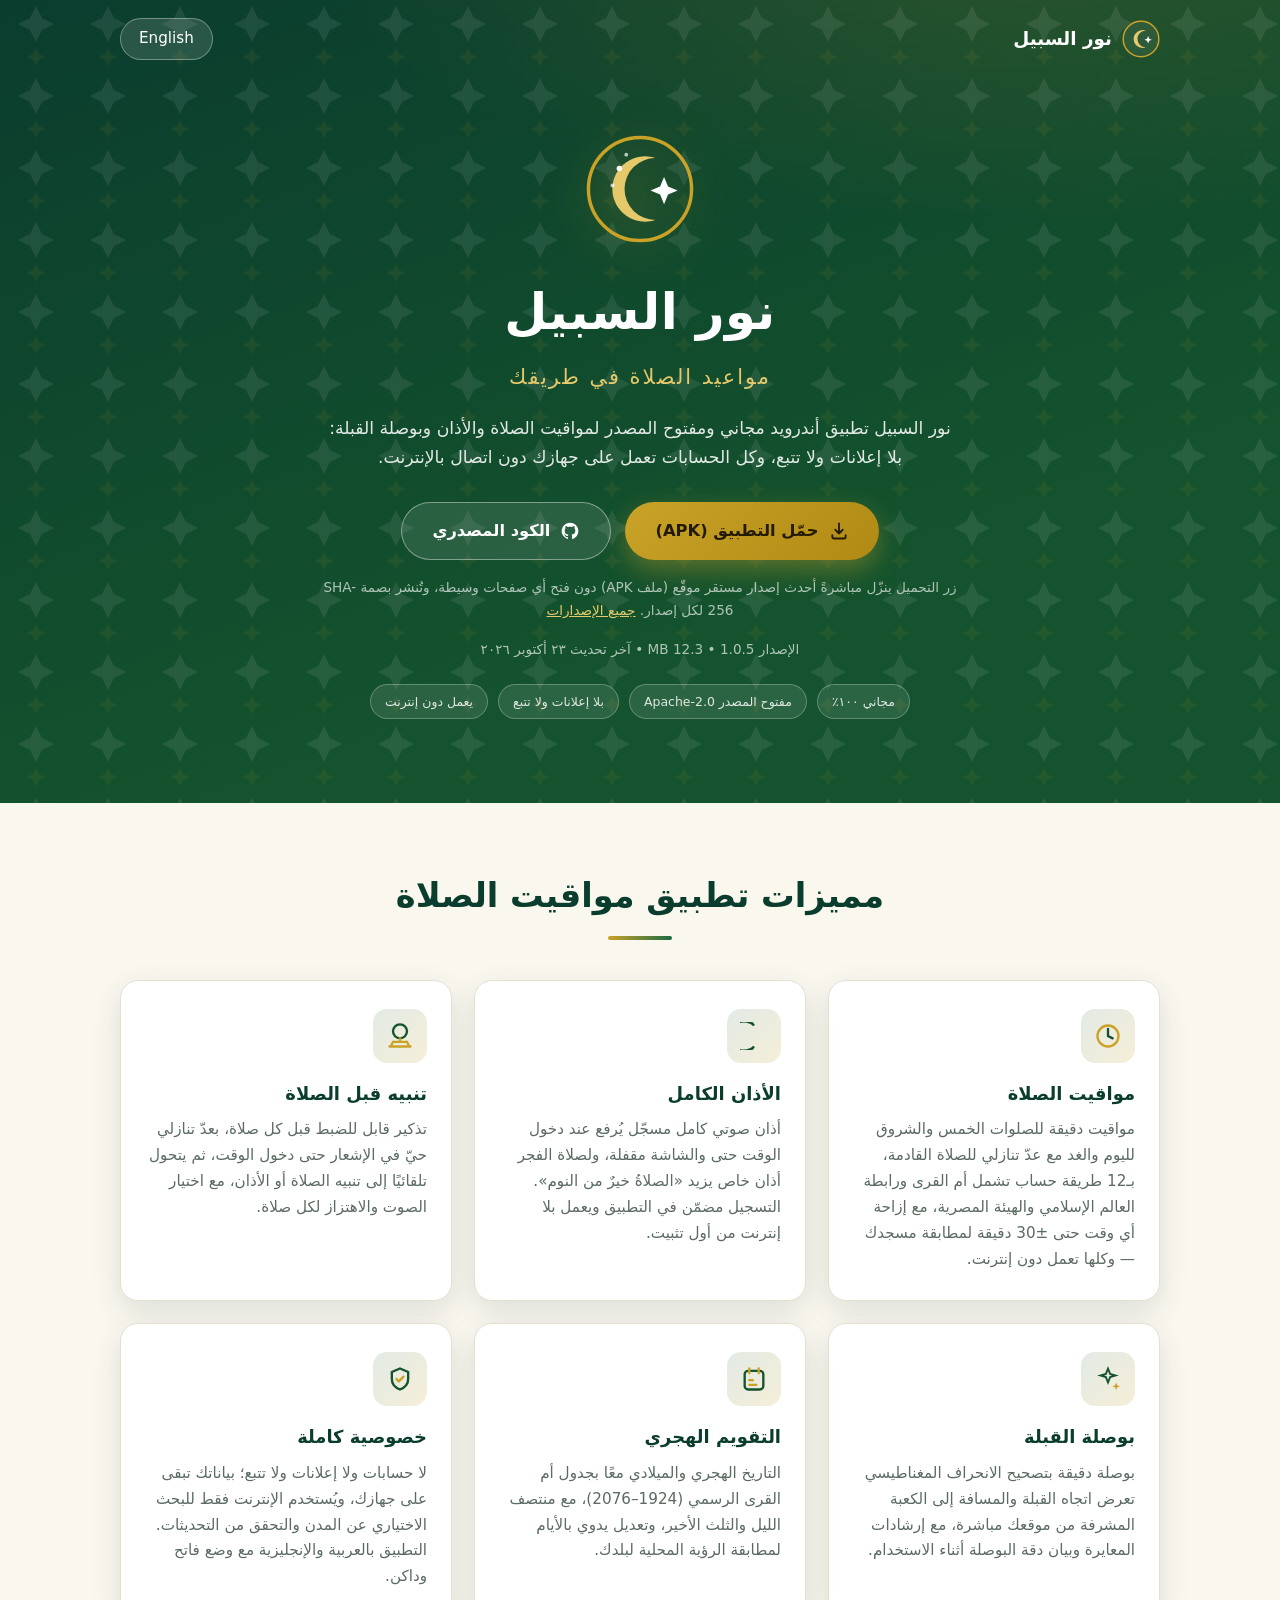
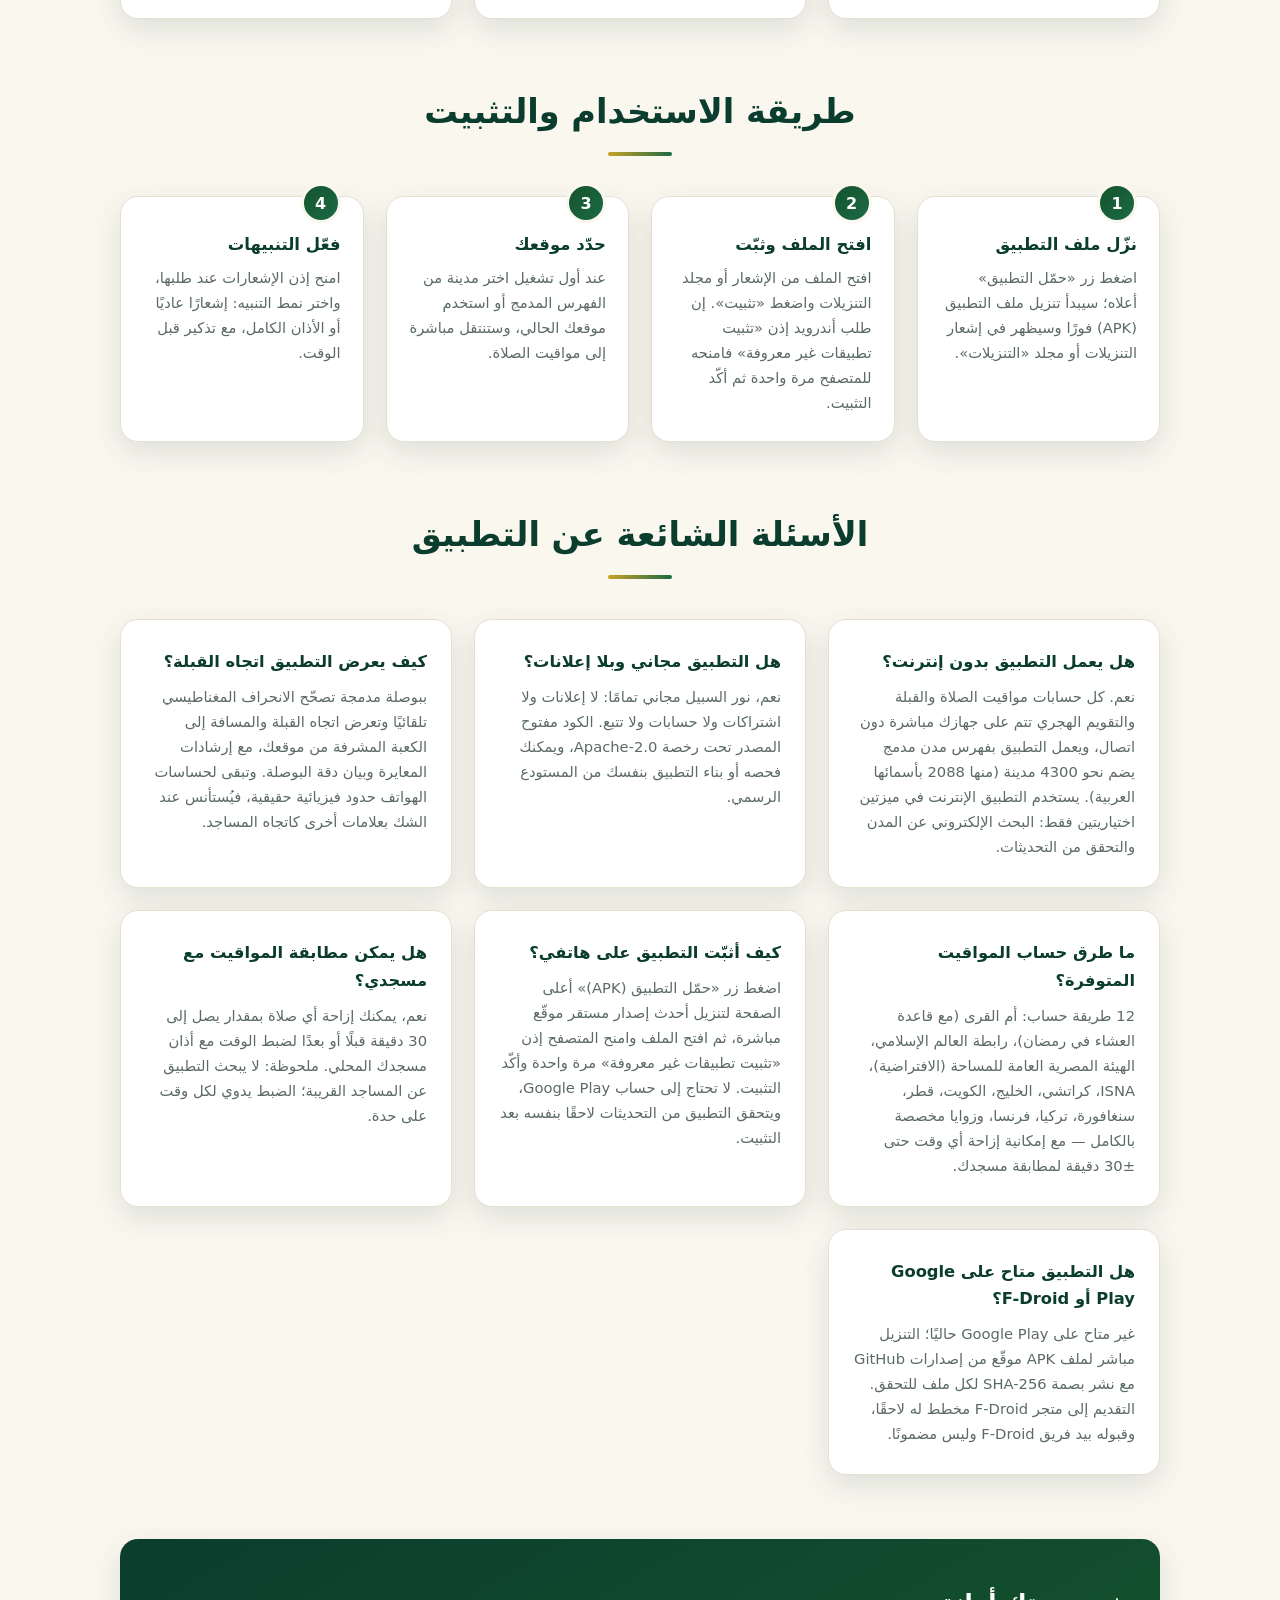
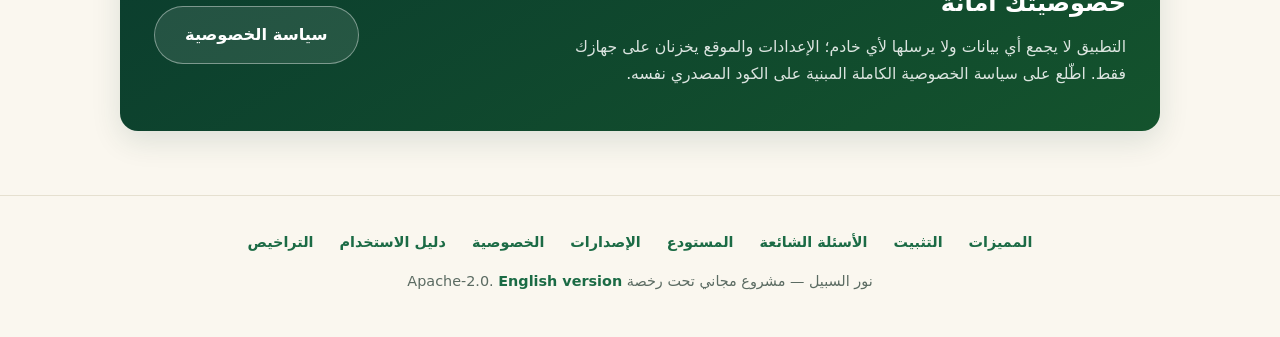
==== commit 0519af52: "Landing page: SEO + GEO overhaul — per-language pages (hreflang), JSON-LD, FAQ, sitemap/robots/llms." ====
--- a/index.html
+++ b/index.html
@@ -3,13 +3,124 @@
 <head>
 <meta charset="UTF-8">
 <meta name="viewport" content="width=device-width, initial-scale=1.0">
-<meta name="description" content="نور السبيل — تطبيق مواقيت الصلاة للأندرويد: مجاني، مفتوح المصدر، بلا إعلانات ولا تتبع. أذان كامل، تنبيه قبل الصلاة، وبوصلة قبلة دقيقة. | Noor Al-Sabeel — free, open-source Android prayer times with full adhan, pre-prayer reminders and an accurate qibla compass.">
+<title>نور السبيل | تطبيق مواقيت الصلاة والأذان والقبلة للأندرويد</title>
+<meta name="description" content="نور السبيل تطبيق أندرويد مجاني ومفتوح المصدر لمواقيت الصلاة والأذان وبوصلة القبلة — يعمل دون إنترنت، بلا إعلانات ولا تتبع. نزّل أحدث إصدار APK موقّع مباشرة.">
+<link rel="canonical" href="https://ahmedzakefit.github.io/noor-al-sabeel/">
+<link rel="alternate" hreflang="ar" href="https://ahmedzakefit.github.io/noor-al-sabeel/">
+<link rel="alternate" hreflang="en" href="https://ahmedzakefit.github.io/noor-al-sabeel/en/">
+<link rel="alternate" hreflang="x-default" href="https://ahmedzakefit.github.io/noor-al-sabeel/">
+<link rel="describedby" href="llms.txt">
 <meta name="theme-color" content="#0b3d2e">
-<meta property="og:title" content="نور السبيل — Noor Al-Sabeel">
-<meta property="og:description" content="مواقيت الصلاة، الأذان، والقبلة — مجاني ومفتوح المصدر وبلا تتبع">
+<meta property="og:title" content="نور السبيل — تطبيق مواقيت الصلاة والأذان والقبلة للأندرويد">
+<meta property="og:description" content="مجاني ومفتوح المصدر وبلا إعلانات ولا تتبع: مواقيت الصلاة والأذان الكامل وبوصلة القبلة، وكل الحسابات تعمل دون إنترنت.">
 <meta property="og:type" content="website">
-<title>نور السبيل — Noor Al-Sabeel</title>
+<meta property="og:url" content="https://ahmedzakefit.github.io/noor-al-sabeel/">
+<meta property="og:image" content="https://ahmedzakefit.github.io/noor-al-sabeel/icon-512.png">
+<meta property="og:locale" content="ar_AR">
+<meta property="og:locale:alternate" content="en_US">
+<meta name="twitter:card" content="summary">
+<meta name="twitter:title" content="نور السبيل — تطبيق مواقيت الصلاة والأذان والقبلة للأندرويد">
+<meta name="twitter:description" content="مجاني ومفتوح المصدر: مواقيت الصلاة والأذان والقبلة، يعمل دون إنترنت وبلا تتبع.">
+<meta name="twitter:image" content="https://ahmedzakefit.github.io/noor-al-sabeel/icon-512.png">
+<link rel="apple-touch-icon" href="icon-512.png">
 <link rel="icon" href="data:image/svg+xml,%3Csvg xmlns='http://www.w3.org/2000/svg' viewBox='0 0 64 64'%3E%3Crect width='64' height='64' rx='14' fill='%230b3d2e'/%3E%3Cpath d='M40 14a19 19 0 1 0 0 36 16 16 0 1 1 0-36z' fill='%23e6c96a'/%3E%3Cpath d='M46 25l2.3 5.6 5.6 2.3-5.6 2.3L46 40.8l-2.3-5.6-5.6-2.3 5.6-2.3z' fill='%23ffffff'/%3E%3C/svg%3E">
+<script type="application/ld+json">
+{
+  "@context": "https://schema.org",
+  "@graph": [
+    {
+      "@type": "SoftwareApplication",
+      "name": "نور السبيل",
+      "alternateName": "Noor Al-Sabeel",
+      "url": "https://ahmedzakefit.github.io/noor-al-sabeel/",
+      "image": "https://ahmedzakefit.github.io/noor-al-sabeel/icon-512.png",
+      "description": "تطبيق أندرويد مجاني ومفتوح المصدر لمواقيت الصلاة والأذان وبوصلة القبلة. يعمل دون اتصال بالإنترنت، بلا إعلانات ولا حسابات ولا تتبع، ويشمل 12 طريقة لحساب المواقيت والتقويم الهجري (أم القرى) وتنبيهات قبل الصلاة.",
+      "applicationCategory": "LifestyleApplication",
+      "operatingSystem": "Android 7.0+",
+      "inLanguage": ["ar", "en"],
+      "isAccessibleForFree": true,
+      "license": "https://www.apache.org/licenses/LICENSE-2.0",
+      "offers": { "@type": "Offer", "price": "0", "priceCurrency": "USD" },
+      "author": {
+        "@type": "Organization",
+        "name": "AhmedZakeFit",
+        "url": "https://github.com/AhmedZakeFit"
+      },
+      "downloadUrl": "https://github.com/AhmedZakeFit/noor-al-sabeel/releases/latest/download/noor-al-sabeel.apk",
+      "featureList": [
+        "مواقيت الصلاة الخمس والشروق بـ12 طريقة حساب تعمل دون إنترنت",
+        "أذان كامل مسجّل يُرفع عند دخول الوقت حتى والشاشة مقفلة، مع أذان خاص بالفجر",
+        "تذكير قبل الصلاة بعدّ تنازلي حيّ في الإشعار",
+        "بوصلة قبلة بتصحيح الانحراف المغناطيسي مع المسافة إلى الكعبة",
+        "التقويم الهجري بجدول أم القرى الرسمي (1924–2076) مع تعديل يدوي",
+        "ضبط كل وقت بمقدار يصل إلى ±30 دقيقة لمطابقة المسجد المحلي",
+        "لا إعلانات ولا تتبع ولا حسابات؛ البيانات تبقى على الجهاز"
+      ]
+    },
+    {
+      "@type": "FAQPage",
+      "mainEntity": [
+        {
+          "@type": "Question",
+          "name": "هل يعمل التطبيق بدون إنترنت؟",
+          "acceptedAnswer": {
+            "@type": "Answer",
+            "text": "نعم. كل حسابات مواقيت الصلاة والقبلة والتقويم الهجري تتم على جهازك مباشرة دون اتصال، ويعمل التطبيق بفهرس مدن مدمج يضم نحو 4300 مدينة. يستخدم التطبيق الإنترنت في ميزتين اختياريتين فقط: البحث الإلكتروني عن المدن والتحقق من وجود تحديثات."
+          }
+        },
+        {
+          "@type": "Question",
+          "name": "هل التطبيق مجاني وبلا إعلانات؟",
+          "acceptedAnswer": {
+            "@type": "Answer",
+            "text": "نعم، نور السبيل مجاني تمامًا: لا إعلانات ولا اشتراكات ولا حسابات ولا تتبع، والكود مفتوح المصدر تحت رخصة Apache-2.0 ويمكنك فحصه أو بناء التطبيق بنفسك."
+          }
+        },
+        {
+          "@type": "Question",
+          "name": "كيف يعرض التطبيق اتجاه القبلة؟",
+          "acceptedAnswer": {
+            "@type": "Answer",
+            "text": "ببوصلة مدمجة تصحّح الانحراف المغناطيسي تلقائيًا وتعرض اتجاه القبلة والمسافة إلى الكعبة المشرفة من موقعك، مع إرشادات المعايرة وبيان دقة البوصلة. ومع ذلك تبقى لحساسات الهواتف حدود فيزيائية، فيُستأنس عند الشك بعلامات أخرى."
+          }
+        },
+        {
+          "@type": "Question",
+          "name": "ما طرق حساب المواقيت المتوفرة؟",
+          "acceptedAnswer": {
+            "@type": "Answer",
+            "text": "يوفر التطبيق 12 طريقة حساب: أم القرى (مع قاعدة العشاء في رمضان)، رابطة العالم الإسلامي، الهيئة المصرية العامة للمساحة (الافتراضية)، ISNA، كراتشي، الخليج، الكويت، قطر، سنغافورة، تركيا، فرنسا، وزوايا مخصصة بالكامل، مع إمكانية إزاحة أي وقت بمقدار يصل إلى ±30 دقيقة لمطابقة مسجدك."
+          }
+        },
+        {
+          "@type": "Question",
+          "name": "كيف أثبّت التطبيق على هاتفي؟",
+          "acceptedAnswer": {
+            "@type": "Answer",
+            "text": "اضغط زر «حمّل التطبيق (APK)» أعلى الصفحة لتنزيل أحدث إصدار مستقر موقّع مباشرة، ثم افتح الملف من إشعار التنزيلات أو مجلد التنزيلات وامنح المتصفح إذن «تثبيت تطبيقات غير معروفة» مرة واحدة وأكّد التثبيت. لا تحتاج إلى حساب Google Play، ويتحقق التطبيق من التحديثات لاحقًا بنفسه."
+          }
+        },
+        {
+          "@type": "Question",
+          "name": "هل يمكن مطابقة المواقيت مع مسجدي؟",
+          "acceptedAnswer": {
+            "@type": "Answer",
+            "text": "نعم، يمكنك إزاحة أي صلاة بمقدار يصل إلى 30 دقيقة قبلًا أو بعدًا لضبط الوقت مع أذان مسجدك. ملحوظة: لا يبحث التطبيق عن المساجد القريبة؛ الضبط يدوي لكل وقت على حدة."
+          }
+        },
+        {
+          "@type": "Question",
+          "name": "هل التطبيق متاح على Google Play أو F-Droid؟",
+          "acceptedAnswer": {
+            "@type": "Answer",
+            "text": "غير متاح على Google Play حاليًا؛ التنزيل مباشر لملف APK موقّع من إصدارات GitHub مع نشر بصمة SHA-256 لكل ملف، والتقديم إلى متجر F-Droid مخطط له لاحقًا وقبوله بيد فريق F-Droid وليس مضمونًا."
+          }
+        }
+      ]
+    }
+  ]
+}
+</script>
 <style>
 :root{
   --green-deep:#0b3d2e; --green:#14532d; --green-soft:#1b6b45;
@@ -45,7 +156,7 @@
 .lang-switch{
   background:rgba(255,255,255,.12); color:#fff; border:1px solid rgba(255,255,255,.35);
   border-radius:999px; padding:7px 18px; cursor:pointer; font-size:.95rem; font-family:inherit;
-  transition:background .2s;
+  transition:background .2s; text-decoration:none; display:inline-block;
 }
 .lang-switch:hover{background:rgba(255,255,255,.22)}
 .hero{position:relative;padding:56px 0 84px;text-align:center}
@@ -104,6 +215,10 @@
 .step h3{color:var(--green-deep);font-size:1.03rem;margin:8px 0 6px;font-weight:700}
 .step p{color:var(--muted);font-size:.92rem}
 
+/* FAQ */
+.faq .card h3{font-size:1.02rem}
+.faq .card p{font-size:.92rem}
+
 /* privacy band */
 .band{
   background:linear-gradient(150deg,var(--green-deep),var(--green));border-radius:var(--radius);
@@ -119,15 +234,6 @@
 footer .links{display:flex;gap:8px 26px;justify-content:center;flex-wrap:wrap;margin-bottom:14px}
 footer a{color:var(--green-soft);text-decoration:none;font-weight:600}
 footer a:hover{text-decoration:underline}
-
-/* ---------- language toggle ---------- */
-/* Language visibility must win over any layout rule (e.g. .hero h1 small),
-   hence the explicit priority on both the hide and the show side. */
-[data-en],[data-ar]{display:none !important}
-html[lang="ar"] [data-ar]{display:revert !important}
-html[lang="en"] [data-en]{display:revert !important}
-html[lang="en"] .ar-only{display:none}
-html[lang="ar"] .en-only{display:none}
 
 /* ---------- responsive ---------- */
 @media (max-width:640px){
@@ -148,13 +254,9 @@
           <path d="M40 18a15 15 0 1 0 0 28 12.5 12.5 0 1 1 0-28z" fill="#e6c96a"/>
           <path d="M44 27l1.8 4.4 4.4 1.8-4.4 1.8L44 39.4l-1.8-4.4-4.4-1.8 4.4-1.8z" fill="#ffffff"/>
         </svg>
-        <span data-ar>نور السبيل</span>
-        <span data-en>Noor Al-Sabeel</span>
-      </div>
-      <button class="lang-switch" id="langBtn" onclick="toggleLang()" aria-label="Switch language">
-        <span data-ar>English</span>
-        <span data-en>العربية</span>
-      </button>
+        <span>نور السبيل</span>
+      </div>
+      <a class="lang-switch" href="en/" hreflang="en" lang="en" title="Switch to English">English</a>
     </nav>
 
     <div class="hero">
@@ -167,43 +269,32 @@
         <circle cx="24" cy="12" r="1.1" fill="#ffffff" opacity=".7"/>
       </svg>
       <h1>
-        <span data-ar>نور السبيل</span>
-        <span data-en>Noor Al-Sabeel</span>
-        <small data-ar>مواعيد الصلاة في طريقك</small>
-        <small data-en>Your prayer times companion</small>
+        نور السبيل
+        <small>مواعيد الصلاة في طريقك</small>
       </h1>
-      <p data-ar>
-        تطبيق أندرويد لمواقيت الصلاة والقبلة — مجاني تمامًا،
-        مفتوح المصدر، بلا إعلانات ولا تتبع، ويعمل حسابه دون اتصال بالإنترنت.
-      </p>
-      <p data-en>
-        An Android app for prayer times and the qibla compass —
-        completely free, open source, no ads and no tracking; all calculations work offline.
+      <p>
+        نور السبيل تطبيق أندرويد مجاني ومفتوح المصدر لمواقيت الصلاة والأذان وبوصلة القبلة:
+        بلا إعلانات ولا تتبع، وكل الحسابات تعمل على جهازك دون اتصال بالإنترنت.
       </p>
 
       <div class="cta-row">
         <a class="btn btn-primary" href="https://github.com/AhmedZakeFit/noor-al-sabeel/releases/latest/download/noor-al-sabeel.apk">
           <svg viewBox="0 0 24 24" fill="none" aria-hidden="true"><path d="M12 3v12m0 0l-4.5-4.5M12 15l4.5-4.5M4 17v2a2 2 0 002 2h12a2 2 0 002-2v-2" stroke="currentColor" stroke-width="2.2" stroke-linecap="round" stroke-linejoin="round"/></svg>
-          <span data-ar>حمّل التطبيق (APK)</span>
-          <span data-en>Download the app (APK)</span>
+          <span>حمّل التطبيق (APK)</span>
         </a>
         <a class="btn btn-ghost" href="https://github.com/AhmedZakeFit/noor-al-sabeel">
           <svg viewBox="0 0 24 24" fill="currentColor" aria-hidden="true"><path d="M12 2A10 10 0 0 0 8.84 21.5c.5.08.66-.23.66-.5v-1.69c-2.77.6-3.36-1.34-3.36-1.34-.46-1.16-1.11-1.47-1.11-1.47-.91-.62.07-.6.07-.6 1 .07 1.53 1.03 1.53 1.03.87 1.52 2.34 1.07 2.91.83.09-.65.35-1.09.63-1.34-2.22-.25-4.55-1.11-4.55-4.92 0-1.11.38-2 1.03-2.71-.1-.25-.45-1.29.1-2.64 0 0 .84-.27 2.75 1.02.79-.22 1.65-.33 2.5-.33s1.71.11 2.5.33c1.91-1.29 2.75-1.02 2.75-1.02.55 1.35.2 2.39.1 2.64.65.71 1.03 1.6 1.03 2.71 0 3.82-2.34 4.66-4.57 4.91.36.31.69.92.69 1.85V21c0 .27.16.59.67.5C19.14 20.16 22 16.42 22 12A10 10 0 0 0 12 2z"/></svg>
-          <span data-ar>الكود المصدري</span>
-          <span data-en>Source code</span>
+          <span>الكود المصدري</span>
         </a>
       </div>
-      <p class="note" data-ar>زر التحميل ينزّل مباشرةً أحدث إصدار مستقر موقّع (ملف APK) دون فتح أي صفحات وسيطة. <a href="https://github.com/AhmedZakeFit/noor-al-sabeel/releases">جميع الإصدارات</a></p>
-      <p class="note" data-en>The download button fetches the latest stable signed APK directly — no intermediate pages. <a href="https://github.com/AhmedZakeFit/noor-al-sabeel/releases">All releases</a></p>
+      <p class="note">زر التحميل ينزّل مباشرةً أحدث إصدار مستقر موقّع (ملف APK) دون فتح أي صفحات وسيطة، وتُنشر بصمة SHA-256 لكل إصدار. <a href="https://github.com/AhmedZakeFit/noor-al-sabeel/releases">جميع الإصدارات</a></p>
       <p class="note" id="releaseMeta" hidden></p>
 
       <div class="badges">
-        <span class="badge" data-ar>مجاني ١٠٠٪</span>
-        <span class="badge" data-ar>مفتوح المصدر Apache-2.0</span>
-        <span class="badge" data-ar>بلا إعلانات ولا تتبع</span>
-        <span class="badge" data-en>100% free</span>
-        <span class="badge" data-en>Open source, Apache-2.0</span>
-        <span class="badge" data-en>No ads, no tracking</span>
+        <span class="badge">مجاني ١٠٠٪</span>
+        <span class="badge">مفتوح المصدر Apache-2.0</span>
+        <span class="badge">بلا إعلانات ولا تتبع</span>
+        <span class="badge">يعمل دون إنترنت</span>
       </div>
     </div>
   </div>
@@ -214,50 +305,45 @@
   <section id="features">
     <div class="wrap">
       <div class="section-title">
-        <h2 data-ar>المميزات</h2>
-        <h2 data-en>Features</h2>
+        <h2>مميزات تطبيق مواقيت الصلاة</h2>
         <div class="bar"></div>
       </div>
       <div class="grid">
 
         <div class="card">
           <div class="icon"><svg viewBox="0 0 24 24" fill="none"><path d="M12 6v6l4 2" stroke="#14532d" stroke-width="2" stroke-linecap="round"/><circle cx="12" cy="12" r="9" stroke="#c9a227" stroke-width="2"/></svg></div>
-          <h3 data-ar>مواقيت الصلاة</h3>
-          <h3 data-en>Prayer times</h3>
-          <p data-ar>مواقيت دقيقة لصلاة اليوم والغد باثنتي عشرة طريقة حساب، مع التاريخ الهجري والميلادي وأوقات إضافية — كلها تعمل دون إنترنت.</p>
-          <p data-en>Accurate times for today and tomorrow with twelve calculation methods, Hijri and Gregorian dates and extra times — all offline.</p>
+          <h3>مواقيت الصلاة</h3>
+          <p>مواقيت دقيقة للصلوات الخمس والشروق لليوم والغد مع عدّ تنازلي للصلاة القادمة، بـ12 طريقة حساب تشمل أم القرى ورابطة العالم الإسلامي والهيئة المصرية، مع إزاحة أي وقت حتى ±30 دقيقة لمطابقة مسجدك — وكلها تعمل دون إنترنت.</p>
         </div>
 
         <div class="card">
           <div class="icon"><svg viewBox="0 0 24 24" fill="none"><path d="M12 3a15 15 0 1 0 0 18 12.5 12.5 0 1 1 0-18z" stroke="#14532d" stroke-width="2" fill="rgba(201,162,39,.25)"/></svg></div>
-          <h3 data-ar>الأذان الكامل</h3>
-          <h3 data-en>Full adhan</h3>
-          <p data-ar>أذان صوتي كامل مسجّل يُرفع عند دخول الوقت حتى والشاشة مقفلة، ولصلاة الفجر أذان خاص يزيد «الصلاةُ خيرٌ من النوم».</p>
-          <p data-en>A complete recorded adhan plays at prayer time even with the screen locked; Fajr uses its own dawn adhan with the extra dawn phrase.</p>
+          <h3>الأذان الكامل</h3>
+          <p>أذان صوتي كامل مسجّل يُرفع عند دخول الوقت حتى والشاشة مقفلة، ولصلاة الفجر أذان خاص يزيد «الصلاةُ خيرٌ من النوم». التسجيل مضمّن في التطبيق ويعمل بلا إنترنت من أول تثبيت.</p>
         </div>
 
         <div class="card">
           <div class="icon"><svg viewBox="0 0 24 24" fill="none"><path d="M18 8a6 6 0 1 1-12 0 6 6 0 0 1 12 0z" stroke="#14532d" stroke-width="2"/><path d="M12 14v3m-9 4h18M4 21l2-4h12l2 4" stroke="#c9a227" stroke-width="2" stroke-linecap="round"/></svg></div>
-          <h3 data-ar>تنبيه قبل الصلاة</h3>
-          <h3 data-en>Pre-prayer reminder</h3>
-          <p data-ar>تذكير قابل للضبط قبل كل صلاة، بعدّ تنازلي حيّ في الإشعار حتى دخول الوقت، ثم يتحول تلقائيًا إلى تنبيه الصلاة أو الأذان.</p>
-          <p data-en>A configurable reminder before each prayer with a live countdown in the notification, seamlessly becoming the prayer alert when the time arrives.</p>
+          <h3>تنبيه قبل الصلاة</h3>
+          <p>تذكير قابل للضبط قبل كل صلاة، بعدّ تنازلي حيّ في الإشعار حتى دخول الوقت، ثم يتحول تلقائيًا إلى تنبيه الصلاة أو الأذان، مع اختيار الصوت والاهتزاز لكل صلاة.</p>
         </div>
 
         <div class="card">
           <div class="icon"><svg viewBox="0 0 24 24" fill="none"><path d="M12 3l1.8 4.6L18.5 9l-4.7 1.4L12 15l-1.8-4.6L5.5 9l4.7-1.4z" stroke="#14532d" stroke-width="1.6"/><path d="M19 15l.9 2.3 2.3.9-2.3.9-.9 2.3-.9-2.3-2.3-.9 2.3-.9z" fill="#c9a227"/></svg></div>
-          <h3 data-ar>بوصلة القبلة</h3>
-          <h3 data-en>Qibla compass</h3>
-          <p data-ar>بوصلة دقيقة بتصحيح الانحراف المغناطيسي واتجاه القبلة والمسافة إلى الكعبة من موقعك مباشرة.</p>
-          <p data-en>A precise compass with magnetic-declination correction showing the qibla bearing and distance to the Kaaba from your location.</p>
+          <h3>بوصلة القبلة</h3>
+          <p>بوصلة دقيقة بتصحيح الانحراف المغناطيسي تعرض اتجاه القبلة والمسافة إلى الكعبة المشرفة من موقعك مباشرة، مع إرشادات المعايرة وبيان دقة البوصلة أثناء الاستخدام.</p>
+        </div>
+
+        <div class="card">
+          <div class="icon"><svg viewBox="0 0 24 24" fill="none"><rect x="4" y="5" width="16" height="16" rx="3" stroke="#14532d" stroke-width="2"/><path d="M8 3v4M16 3v4M8 13h3M8 17h6" stroke="#c9a227" stroke-width="2" stroke-linecap="round"/></svg></div>
+          <h3>التقويم الهجري</h3>
+          <p>التاريخ الهجري والميلادي معًا بجدول أم القرى الرسمي (1924–2076)، مع منتصف الليل والثلث الأخير، وتعديل يدوي بالأيام لمطابقة الرؤية المحلية لبلدك.</p>
         </div>
 
         <div class="card">
           <div class="icon"><svg viewBox="0 0 24 24" fill="none"><path d="M12 3l7 3v6c0 4.4-3 7.4-7 9-4-1.6-7-4.6-7-9V6z" stroke="#14532d" stroke-width="2"/><path d="M9 12l2 2 4-4" stroke="#c9a227" stroke-width="2" stroke-linecap="round" stroke-linejoin="round"/></svg></div>
-          <h3 data-ar>خصوصية كاملة</h3>
-          <h3 data-en>Full privacy</h3>
-          <p data-ar>لا حسابات ولا إعلانات ولا تتبع؛ بياناتك تبقى على جهازك، ويُستخدم الإنترنت فقط للبحث الاختياري عن المدن والتحقق من التحديثات.</p>
-          <p data-en>No accounts, ads or tracking; your data stays on your device — the internet is used only for the optional city search and update checks.</p>
+          <h3>خصوصية كاملة</h3>
+          <p>لا حسابات ولا إعلانات ولا تتبع؛ بياناتك تبقى على جهازك، ويُستخدم الإنترنت فقط للبحث الاختياري عن المدن والتحقق من التحديثات. التطبيق بالعربية والإنجليزية مع وضع فاتح وداكن.</p>
         </div>
 
       </div>
@@ -268,35 +354,74 @@
   <section id="install" style="padding-top:0">
     <div class="wrap">
       <div class="section-title">
-        <h2 data-ar>طريقة الاستخدام والتثبيت</h2>
-        <h2 data-en>How to install and use</h2>
+        <h2>طريقة الاستخدام والتثبيت</h2>
         <div class="bar"></div>
       </div>
       <div class="steps">
         <div class="step">
-          <h3 data-ar>نزّل ملف التطبيق</h3>
-          <h3 data-en>Download the app file</h3>
-          <p data-ar>اضغط زر «حمّل التطبيق» أعلاه؛ سيبدأ تنزيل ملف التطبيق (APK) فورًا وسيظهر في إشعار التنزيلات أو مجلد «التنزيلات».</p>
-          <p data-en>Tap the download button above — the app file (APK) downloads immediately and shows up in the download notification or your Downloads folder.</p>
+          <h3>نزّل ملف التطبيق</h3>
+          <p>اضغط زر «حمّل التطبيق» أعلاه؛ سيبدأ تنزيل ملف التطبيق (APK) فورًا وسيظهر في إشعار التنزيلات أو مجلد «التنزيلات».</p>
         </div>
         <div class="step">
-          <h3 data-ar>افتح الملف وثبّت</h3>
-          <h3 data-en>Open the file and install</h3>
-          <p data-ar>افتح الملف من الإشعار أو مجلد التنزيلات واضغط «تثبيت». إن طلب أندرويد إذن «تثبيت تطبيقات غير معروفة» فامنحه للمتصفح مرة واحدة ثم أكّد التثبيت.</p>
-          <p data-en>Open the file from the notification or your Downloads folder and tap Install. If Android asks for permission to “install unknown apps”, grant it once for your browser and confirm the installation.</p>
+          <h3>افتح الملف وثبّت</h3>
+          <p>افتح الملف من الإشعار أو مجلد التنزيلات واضغط «تثبيت». إن طلب أندرويد إذن «تثبيت تطبيقات غير معروفة» فامنحه للمتصفح مرة واحدة ثم أكّد التثبيت.</p>
         </div>
         <div class="step">
-          <h3 data-ar>حدّد موقعك</h3>
-          <h3 data-en>Set your location</h3>
-          <p data-ar>عند أول تشغيل اختر مدينة أو استخدم الموقع الحالي، وستنتقل مباشرة إلى مواقيت الصلاة.</p>
-          <p data-en>On first launch pick a city or use your current location — you land straight on the prayer times.</p>
+          <h3>حدّد موقعك</h3>
+          <p>عند أول تشغيل اختر مدينة من الفهرس المدمج أو استخدم موقعك الحالي، وستنتقل مباشرة إلى مواقيت الصلاة.</p>
         </div>
         <div class="step">
-          <h3 data-ar>فعّل التنبيهات</h3>
-          <h3 data-en>Enable alerts</h3>
-          <p data-ar>امنح إذن الإشعارات عند طلبها، واختر نمط التنبيه: إشعارًا عاديًا أو الأذان الكامل، مع تذكير قبل الوقت.</p>
-          <p data-en>Grant the notification permission when asked and choose your alert style: a regular notification or the full adhan, plus a pre-prayer reminder.</p>
-        </div>
+          <h3>فعّل التنبيهات</h3>
+          <p>امنح إذن الإشعارات عند طلبها، واختر نمط التنبيه: إشعارًا عاديًا أو الأذان الكامل، مع تذكير قبل الوقت.</p>
+        </div>
+      </div>
+    </div>
+  </section>
+
+  <!-- ================= FAQ ================= -->
+  <section id="faq" class="faq" style="padding-top:0">
+    <div class="wrap">
+      <div class="section-title">
+        <h2>الأسئلة الشائعة عن التطبيق</h2>
+        <div class="bar"></div>
+      </div>
+      <div class="grid">
+
+        <div class="card">
+          <h3>هل يعمل التطبيق بدون إنترنت؟</h3>
+          <p>نعم. كل حسابات مواقيت الصلاة والقبلة والتقويم الهجري تتم على جهازك مباشرة دون اتصال، ويعمل التطبيق بفهرس مدن مدمج يضم نحو 4300 مدينة (منها 2088 بأسمائها العربية). يستخدم التطبيق الإنترنت في ميزتين اختياريتين فقط: البحث الإلكتروني عن المدن والتحقق من التحديثات.</p>
+        </div>
+
+        <div class="card">
+          <h3>هل التطبيق مجاني وبلا إعلانات؟</h3>
+          <p>نعم، نور السبيل مجاني تمامًا: لا إعلانات ولا اشتراكات ولا حسابات ولا تتبع. الكود مفتوح المصدر تحت رخصة Apache-2.0، ويمكنك فحصه أو بناء التطبيق بنفسك من المستودع الرسمي.</p>
+        </div>
+
+        <div class="card">
+          <h3>كيف يعرض التطبيق اتجاه القبلة؟</h3>
+          <p>ببوصلة مدمجة تصحّح الانحراف المغناطيسي تلقائيًا وتعرض اتجاه القبلة والمسافة إلى الكعبة المشرفة من موقعك، مع إرشادات المعايرة وبيان دقة البوصلة. وتبقى لحساسات الهواتف حدود فيزيائية حقيقية، فيُستأنس عند الشك بعلامات أخرى كاتجاه المساجد.</p>
+        </div>
+
+        <div class="card">
+          <h3>ما طرق حساب المواقيت المتوفرة؟</h3>
+          <p>12 طريقة حساب: أم القرى (مع قاعدة العشاء في رمضان)، رابطة العالم الإسلامي، الهيئة المصرية العامة للمساحة (الافتراضية)، ISNA، كراتشي، الخليج، الكويت، قطر، سنغافورة، تركيا، فرنسا، وزوايا مخصصة بالكامل — مع إمكانية إزاحة أي وقت حتى ±30 دقيقة لمطابقة مسجدك.</p>
+        </div>
+
+        <div class="card">
+          <h3>كيف أثبّت التطبيق على هاتفي؟</h3>
+          <p>اضغط زر «حمّل التطبيق (APK)» أعلى الصفحة لتنزيل أحدث إصدار مستقر موقّع مباشرة، ثم افتح الملف وامنح المتصفح إذن «تثبيت تطبيقات غير معروفة» مرة واحدة وأكّد التثبيت. لا تحتاج إلى حساب Google Play، ويتحقق التطبيق من التحديثات لاحقًا بنفسه بعد التثبيت.</p>
+        </div>
+
+        <div class="card">
+          <h3>هل يمكن مطابقة المواقيت مع مسجدي؟</h3>
+          <p>نعم، يمكنك إزاحة أي صلاة بمقدار يصل إلى 30 دقيقة قبلًا أو بعدًا لضبط الوقت مع أذان مسجدك المحلي. ملحوظة: لا يبحث التطبيق عن المساجد القريبة؛ الضبط يدوي لكل وقت على حدة.</p>
+        </div>
+
+        <div class="card">
+          <h3>هل التطبيق متاح على Google Play أو F-Droid؟</h3>
+          <p>غير متاح على Google Play حاليًا؛ التنزيل مباشر لملف APK موقّع من إصدارات GitHub مع نشر بصمة SHA-256 لكل ملف للتحقق. التقديم إلى متجر F-Droid مخطط له لاحقًا، وقبوله بيد فريق F-Droid وليس مضمونًا.</p>
+        </div>
+
       </div>
     </div>
   </section>
@@ -306,14 +431,11 @@
     <div class="wrap">
       <div class="band">
         <div>
-          <h2 data-ar>خصوصيتك أمانة</h2>
-          <h2 data-en>Your privacy is a trust</h2>
-          <p data-ar>التطبيق لا يجمع أي بيانات ولا يرسلها لأي خادم؛ الإعدادات والموقع يخزنان على جهازك فقط. اطّلع على سياسة الخصوصية الكاملة.</p>
-          <p data-en>The app collects nothing and sends nothing to any server; settings and location stay on your device. Read the full privacy policy.</p>
+          <h2>خصوصيتك أمانة</h2>
+          <p>التطبيق لا يجمع أي بيانات ولا يرسلها لأي خادم؛ الإعدادات والموقع يخزنان على جهازك فقط. اطّلع على سياسة الخصوصية الكاملة المبنية على الكود المصدري نفسه.</p>
         </div>
         <a class="btn btn-ghost" href="https://github.com/AhmedZakeFit/noor-al-sabeel/blob/main/PRIVACY.md">
-          <span data-ar>سياسة الخصوصية</span>
-          <span data-en>Privacy policy</span>
+          <span>سياسة الخصوصية</span>
         </a>
       </div>
     </div>
@@ -323,36 +445,20 @@
 <footer>
   <div class="wrap">
     <div class="links">
-      <a href="https://github.com/AhmedZakeFit/noor-al-sabeel"><span data-ar>المستودع</span><span data-en>Repository</span></a>
-      <a href="https://github.com/AhmedZakeFit/noor-al-sabeel/releases"><span data-ar>الإصدارات</span><span data-en>Releases</span></a>
-      <a href="https://github.com/AhmedZakeFit/noor-al-sabeel/blob/main/PRIVACY.md"><span data-ar>الخصوصية</span><span data-en>Privacy</span></a>
-      <a href="https://github.com/AhmedZakeFit/noor-al-sabeel/blob/main/README-AR.md"><span data-ar>دليل الاستخدام</span><span data-en>User guide</span></a>
-      <a href="https://github.com/AhmedZakeFit/noor-al-sabeel/blob/main/NOTICE.md"><span data-ar>التراخيص</span><span data-en>Open-source licenses</span></a>
-    </div>
-    <p data-ar>نور السبيل — مشروع مجاني تحت رخصة Apache-2.0.</p>
-    <p data-en>Noor Al-Sabeel — a free project under Apache-2.0.</p>
+      <a href="#features">المميزات</a>
+      <a href="#install">التثبيت</a>
+      <a href="#faq">الأسئلة الشائعة</a>
+      <a href="https://github.com/AhmedZakeFit/noor-al-sabeel">المستودع</a>
+      <a href="https://github.com/AhmedZakeFit/noor-al-sabeel/releases">الإصدارات</a>
+      <a href="https://github.com/AhmedZakeFit/noor-al-sabeel/blob/main/PRIVACY.md">الخصوصية</a>
+      <a href="https://github.com/AhmedZakeFit/noor-al-sabeel/blob/main/README-AR.md">دليل الاستخدام</a>
+      <a href="https://github.com/AhmedZakeFit/noor-al-sabeel/blob/main/NOTICE.md">التراخيص</a>
+    </div>
+    <p>نور السبيل — مشروع مجاني تحت رخصة Apache-2.0. <a href="en/" lang="en">English version</a></p>
   </div>
 </footer>
 
 <script>
-function toggleLang(){
-  var html = document.documentElement;
-  var next = html.getAttribute('lang') === 'ar' ? 'en' : 'ar';
-  html.setAttribute('lang', next);
-  html.setAttribute('dir', next === 'ar' ? 'rtl' : 'ltr');
-  try { localStorage.setItem('noor-lang', next); } catch (e) {}
-  renderReleaseMeta();
-}
-(function(){
-  try {
-    var saved = localStorage.getItem('noor-lang');
-    if (saved === 'en' || saved === 'ar') {
-      document.documentElement.setAttribute('lang', saved);
-      document.documentElement.setAttribute('dir', saved === 'ar' ? 'rtl' : 'ltr');
-    }
-  } catch (e) {}
-})();
-
 /* Release metadata (version, size, date) — rendered ONLY from release.json,
    which the release workflow writes after actually downloading the published
    APK through the fixed link and verifying it (magic bytes + size + SHA-256
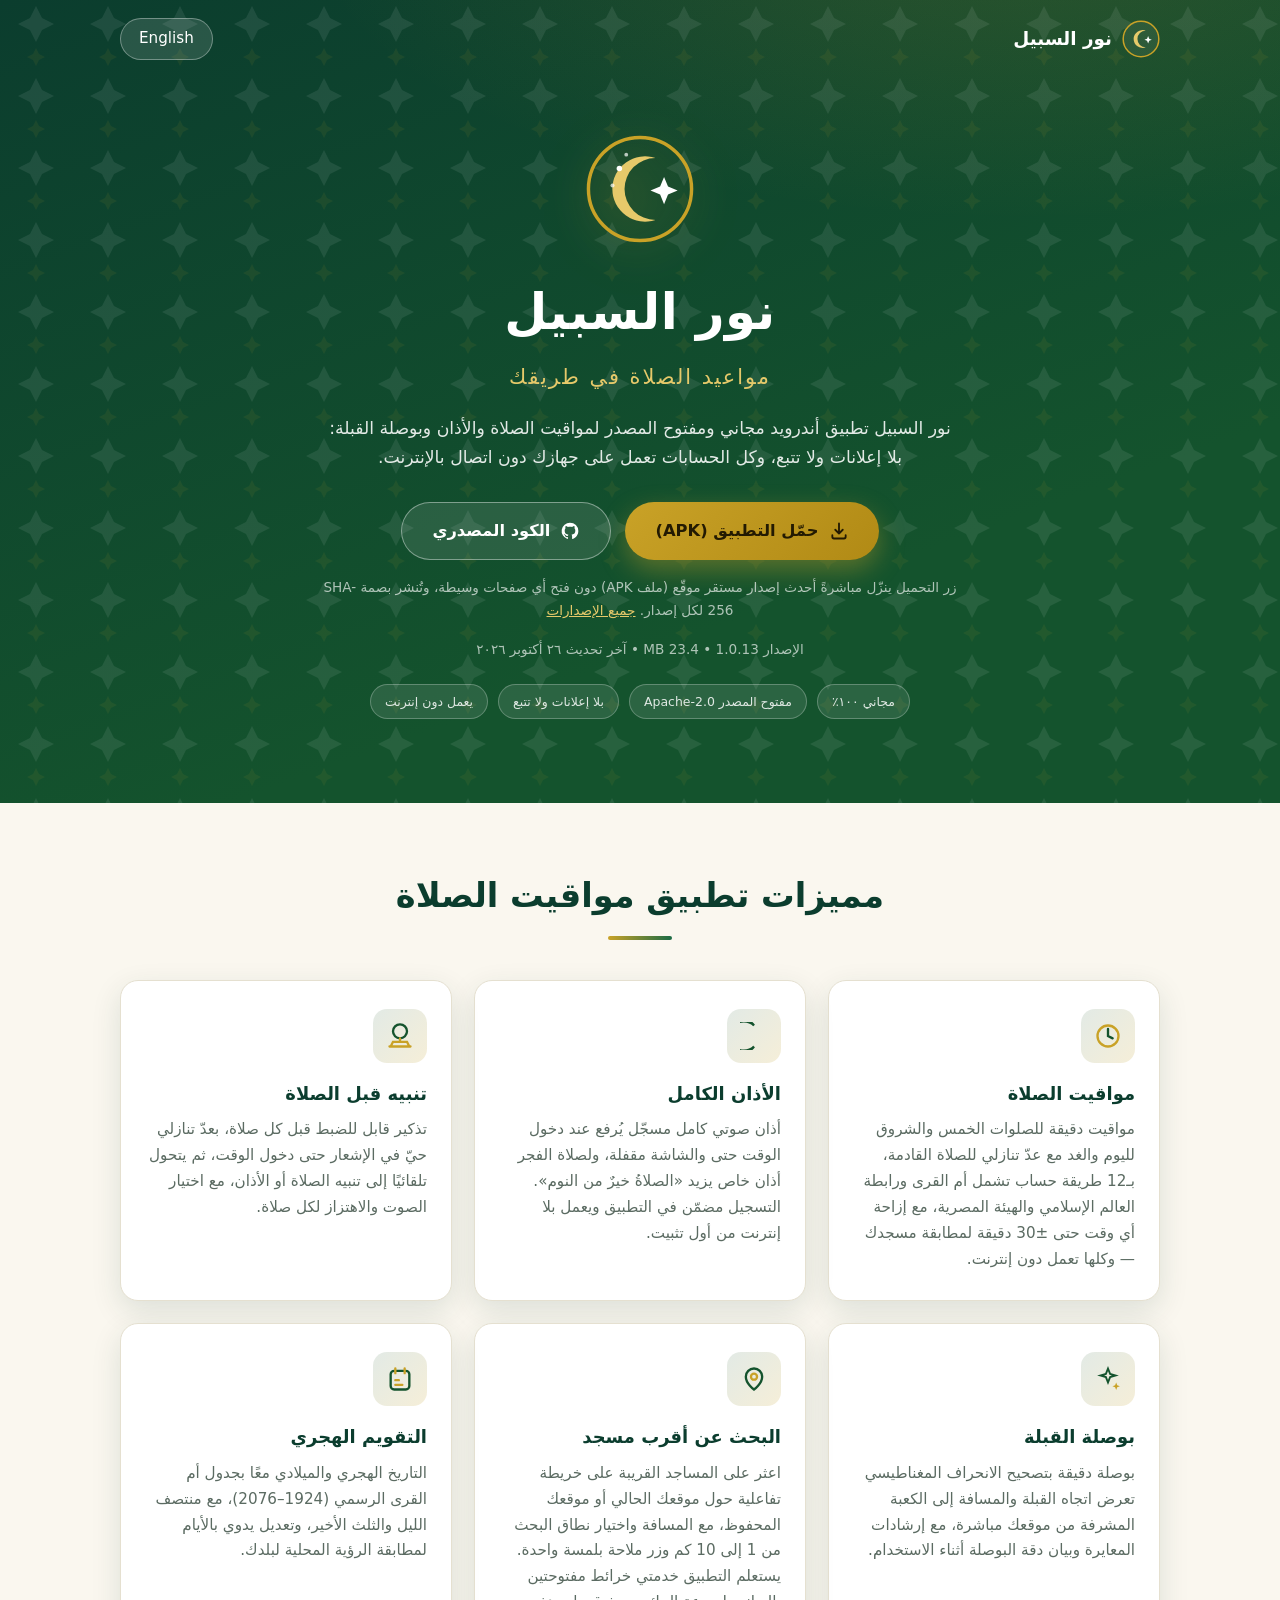
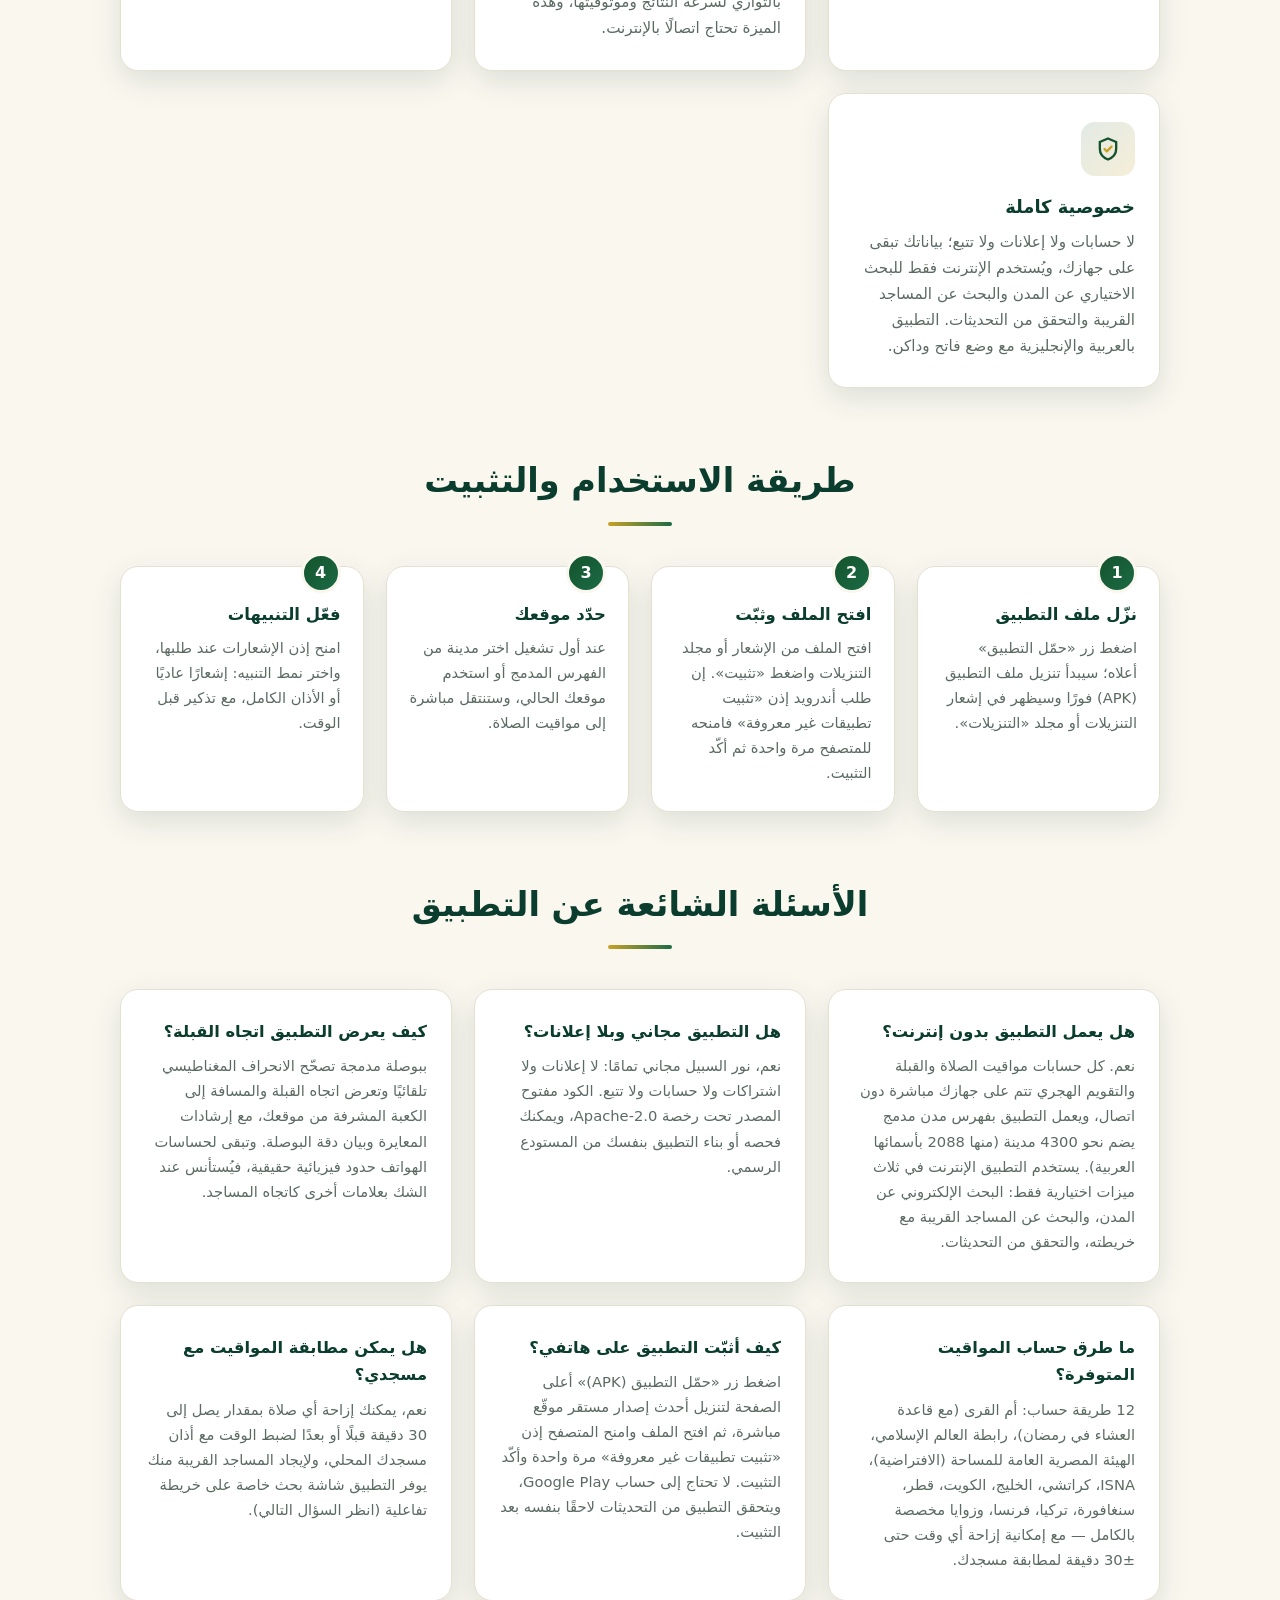
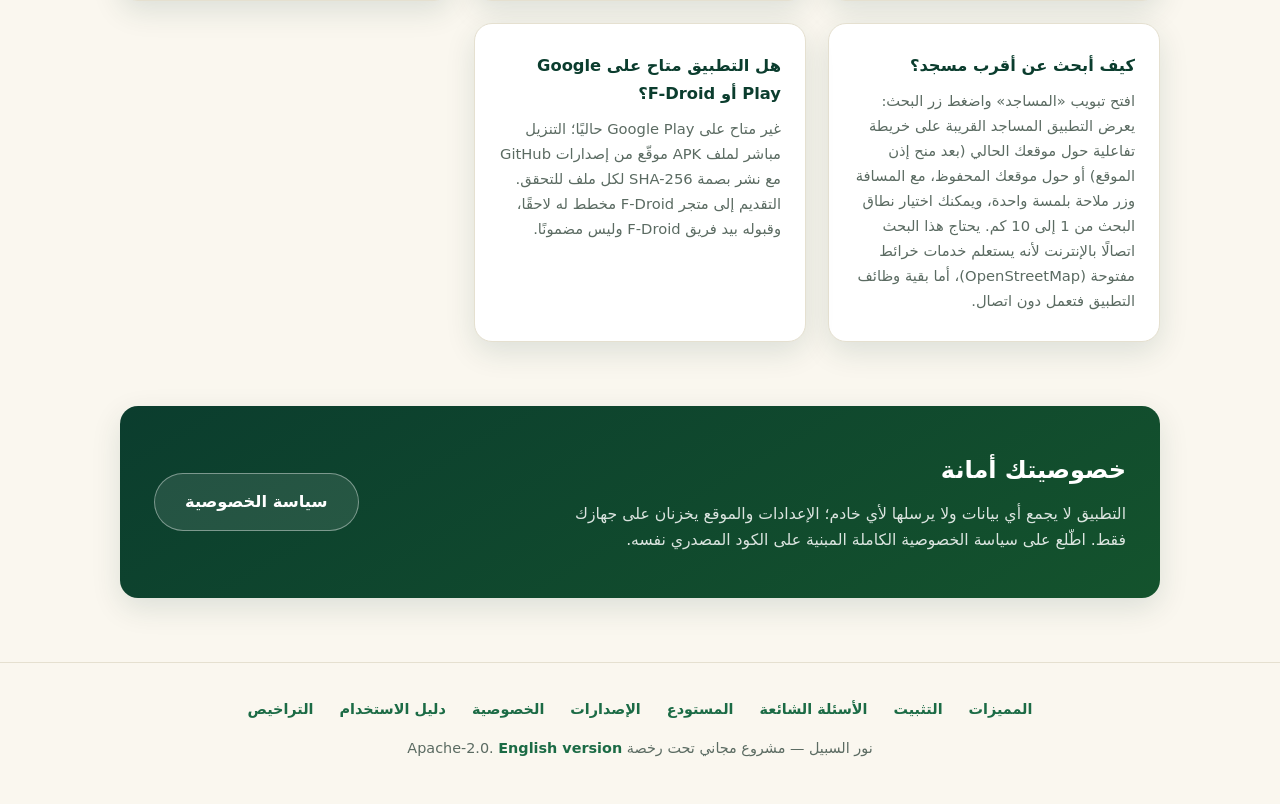
==== commit afc2e74f: "Landing pages: add nearby-mosque search to features and FAQ, drop the contradictory 'no mosque searc" ====
--- a/index.html
+++ b/index.html
@@ -52,6 +52,7 @@
         "أذان كامل مسجّل يُرفع عند دخول الوقت حتى والشاشة مقفلة، مع أذان خاص بالفجر",
         "تذكير قبل الصلاة بعدّ تنازلي حيّ في الإشعار",
         "بوصلة قبلة بتصحيح الانحراف المغناطيسي مع المسافة إلى الكعبة",
+        "البحث عن المساجد القريبة على خريطة تفاعلية بنطاق 1–10 كم",
         "التقويم الهجري بجدول أم القرى الرسمي (1924–2076) مع تعديل يدوي",
         "ضبط كل وقت بمقدار يصل إلى ±30 دقيقة لمطابقة المسجد المحلي",
         "لا إعلانات ولا تتبع ولا حسابات؛ البيانات تبقى على الجهاز"
@@ -65,7 +66,7 @@
           "name": "هل يعمل التطبيق بدون إنترنت؟",
           "acceptedAnswer": {
             "@type": "Answer",
-            "text": "نعم. كل حسابات مواقيت الصلاة والقبلة والتقويم الهجري تتم على جهازك مباشرة دون اتصال، ويعمل التطبيق بفهرس مدن مدمج يضم نحو 4300 مدينة. يستخدم التطبيق الإنترنت في ميزتين اختياريتين فقط: البحث الإلكتروني عن المدن والتحقق من وجود تحديثات."
+            "text": "نعم. كل حسابات مواقيت الصلاة والقبلة والتقويم الهجري تتم على جهازك مباشرة دون اتصال، ويعمل التطبيق بفهرس مدن مدمج يضم نحو 4300 مدينة. يستخدم التطبيق الإنترنت في ثلاث ميزات اختيارية فقط: البحث الإلكتروني عن المدن، والبحث عن المساجد القريبة مع خريطتها، والتحقق من وجود تحديثات."
           }
         },
         {
@@ -105,7 +106,15 @@
           "name": "هل يمكن مطابقة المواقيت مع مسجدي؟",
           "acceptedAnswer": {
             "@type": "Answer",
-            "text": "نعم، يمكنك إزاحة أي صلاة بمقدار يصل إلى 30 دقيقة قبلًا أو بعدًا لضبط الوقت مع أذان مسجدك. ملحوظة: لا يبحث التطبيق عن المساجد القريبة؛ الضبط يدوي لكل وقت على حدة."
+            "text": "نعم، يمكنك إزاحة أي صلاة بمقدار يصل إلى 30 دقيقة قبلًا أو بعدًا لضبط الوقت مع أذان مسجدك، ولإيجاد المساجد القريبة منك خصص التطبيق شاشة بحث خاصة بها على خريطة تفاعلية."
+          }
+        },
+        {
+          "@type": "Question",
+          "name": "كيف أبحث عن أقرب مسجد؟",
+          "acceptedAnswer": {
+            "@type": "Answer",
+            "text": "افتح تبويب «المساجد» واضغط زر البحث: يعرض التطبيق المساجد القريبة على خريطة تفاعلية حول موقعك الحالي (بعد إذن الموقع) أو حول موقعك المحفوظ، مع المسافة وزر ملاحة بلمسة واحدة، ويمكنك اختيار نطاق البحث من 1 إلى 10 كم. هذا البحث يحتاج اتصالًا بالإنترنت لأنه يستعلم خدمات خرائط مفتوحة (OpenStreetMap)، أما بقية وظائف التطبيق فتعمل دون اتصال."
           }
         },
         {
@@ -335,6 +344,12 @@
         </div>
 
         <div class="card">
+          <div class="icon"><svg viewBox="0 0 24 24" fill="none"><path d="M12 21s-7-5.1-7-11a7 7 0 0 1 14 0c0 5.9-7 11-7 11z" stroke="#14532d" stroke-width="2"/><circle cx="12" cy="10" r="2.6" stroke="#c9a227" stroke-width="2"/></svg></div>
+          <h3>البحث عن أقرب مسجد</h3>
+          <p>اعثر على المساجد القريبة على خريطة تفاعلية حول موقعك الحالي أو موقعك المحفوظ، مع المسافة واختيار نطاق البحث من 1 إلى 10 كم وزر ملاحة بلمسة واحدة. يستعلم التطبيق خدمتي خرائط مفتوحتين بالتوازي لسرعة النتائج وموثوقيتها، وهذه الميزة تحتاج اتصالًا بالإنترنت.</p>
+        </div>
+
+        <div class="card">
           <div class="icon"><svg viewBox="0 0 24 24" fill="none"><rect x="4" y="5" width="16" height="16" rx="3" stroke="#14532d" stroke-width="2"/><path d="M8 3v4M16 3v4M8 13h3M8 17h6" stroke="#c9a227" stroke-width="2" stroke-linecap="round"/></svg></div>
           <h3>التقويم الهجري</h3>
           <p>التاريخ الهجري والميلادي معًا بجدول أم القرى الرسمي (1924–2076)، مع منتصف الليل والثلث الأخير، وتعديل يدوي بالأيام لمطابقة الرؤية المحلية لبلدك.</p>
@@ -343,7 +358,7 @@
         <div class="card">
           <div class="icon"><svg viewBox="0 0 24 24" fill="none"><path d="M12 3l7 3v6c0 4.4-3 7.4-7 9-4-1.6-7-4.6-7-9V6z" stroke="#14532d" stroke-width="2"/><path d="M9 12l2 2 4-4" stroke="#c9a227" stroke-width="2" stroke-linecap="round" stroke-linejoin="round"/></svg></div>
           <h3>خصوصية كاملة</h3>
-          <p>لا حسابات ولا إعلانات ولا تتبع؛ بياناتك تبقى على جهازك، ويُستخدم الإنترنت فقط للبحث الاختياري عن المدن والتحقق من التحديثات. التطبيق بالعربية والإنجليزية مع وضع فاتح وداكن.</p>
+          <p>لا حسابات ولا إعلانات ولا تتبع؛ بياناتك تبقى على جهازك، ويُستخدم الإنترنت فقط للبحث الاختياري عن المدن والبحث عن المساجد القريبة والتحقق من التحديثات. التطبيق بالعربية والإنجليزية مع وضع فاتح وداكن.</p>
         </div>
 
       </div>
@@ -389,7 +404,7 @@
 
         <div class="card">
           <h3>هل يعمل التطبيق بدون إنترنت؟</h3>
-          <p>نعم. كل حسابات مواقيت الصلاة والقبلة والتقويم الهجري تتم على جهازك مباشرة دون اتصال، ويعمل التطبيق بفهرس مدن مدمج يضم نحو 4300 مدينة (منها 2088 بأسمائها العربية). يستخدم التطبيق الإنترنت في ميزتين اختياريتين فقط: البحث الإلكتروني عن المدن والتحقق من التحديثات.</p>
+          <p>نعم. كل حسابات مواقيت الصلاة والقبلة والتقويم الهجري تتم على جهازك مباشرة دون اتصال، ويعمل التطبيق بفهرس مدن مدمج يضم نحو 4300 مدينة (منها 2088 بأسمائها العربية). يستخدم التطبيق الإنترنت في ثلاث ميزات اختيارية فقط: البحث الإلكتروني عن المدن، والبحث عن المساجد القريبة مع خريطته، والتحقق من التحديثات.</p>
         </div>
 
         <div class="card">
@@ -414,7 +429,12 @@
 
         <div class="card">
           <h3>هل يمكن مطابقة المواقيت مع مسجدي؟</h3>
-          <p>نعم، يمكنك إزاحة أي صلاة بمقدار يصل إلى 30 دقيقة قبلًا أو بعدًا لضبط الوقت مع أذان مسجدك المحلي. ملحوظة: لا يبحث التطبيق عن المساجد القريبة؛ الضبط يدوي لكل وقت على حدة.</p>
+          <p>نعم، يمكنك إزاحة أي صلاة بمقدار يصل إلى 30 دقيقة قبلًا أو بعدًا لضبط الوقت مع أذان مسجدك المحلي، ولإيجاد المساجد القريبة منك يوفر التطبيق شاشة بحث خاصة على خريطة تفاعلية (انظر السؤال التالي).</p>
+        </div>
+
+        <div class="card">
+          <h3>كيف أبحث عن أقرب مسجد؟</h3>
+          <p>افتح تبويب «المساجد» واضغط زر البحث: يعرض التطبيق المساجد القريبة على خريطة تفاعلية حول موقعك الحالي (بعد منح إذن الموقع) أو حول موقعك المحفوظ، مع المسافة وزر ملاحة بلمسة واحدة، ويمكنك اختيار نطاق البحث من 1 إلى 10 كم. يحتاج هذا البحث اتصالًا بالإنترنت لأنه يستعلم خدمات خرائط مفتوحة (OpenStreetMap)، أما بقية وظائف التطبيق فتعمل دون اتصال.</p>
         </div>
 
         <div class="card">
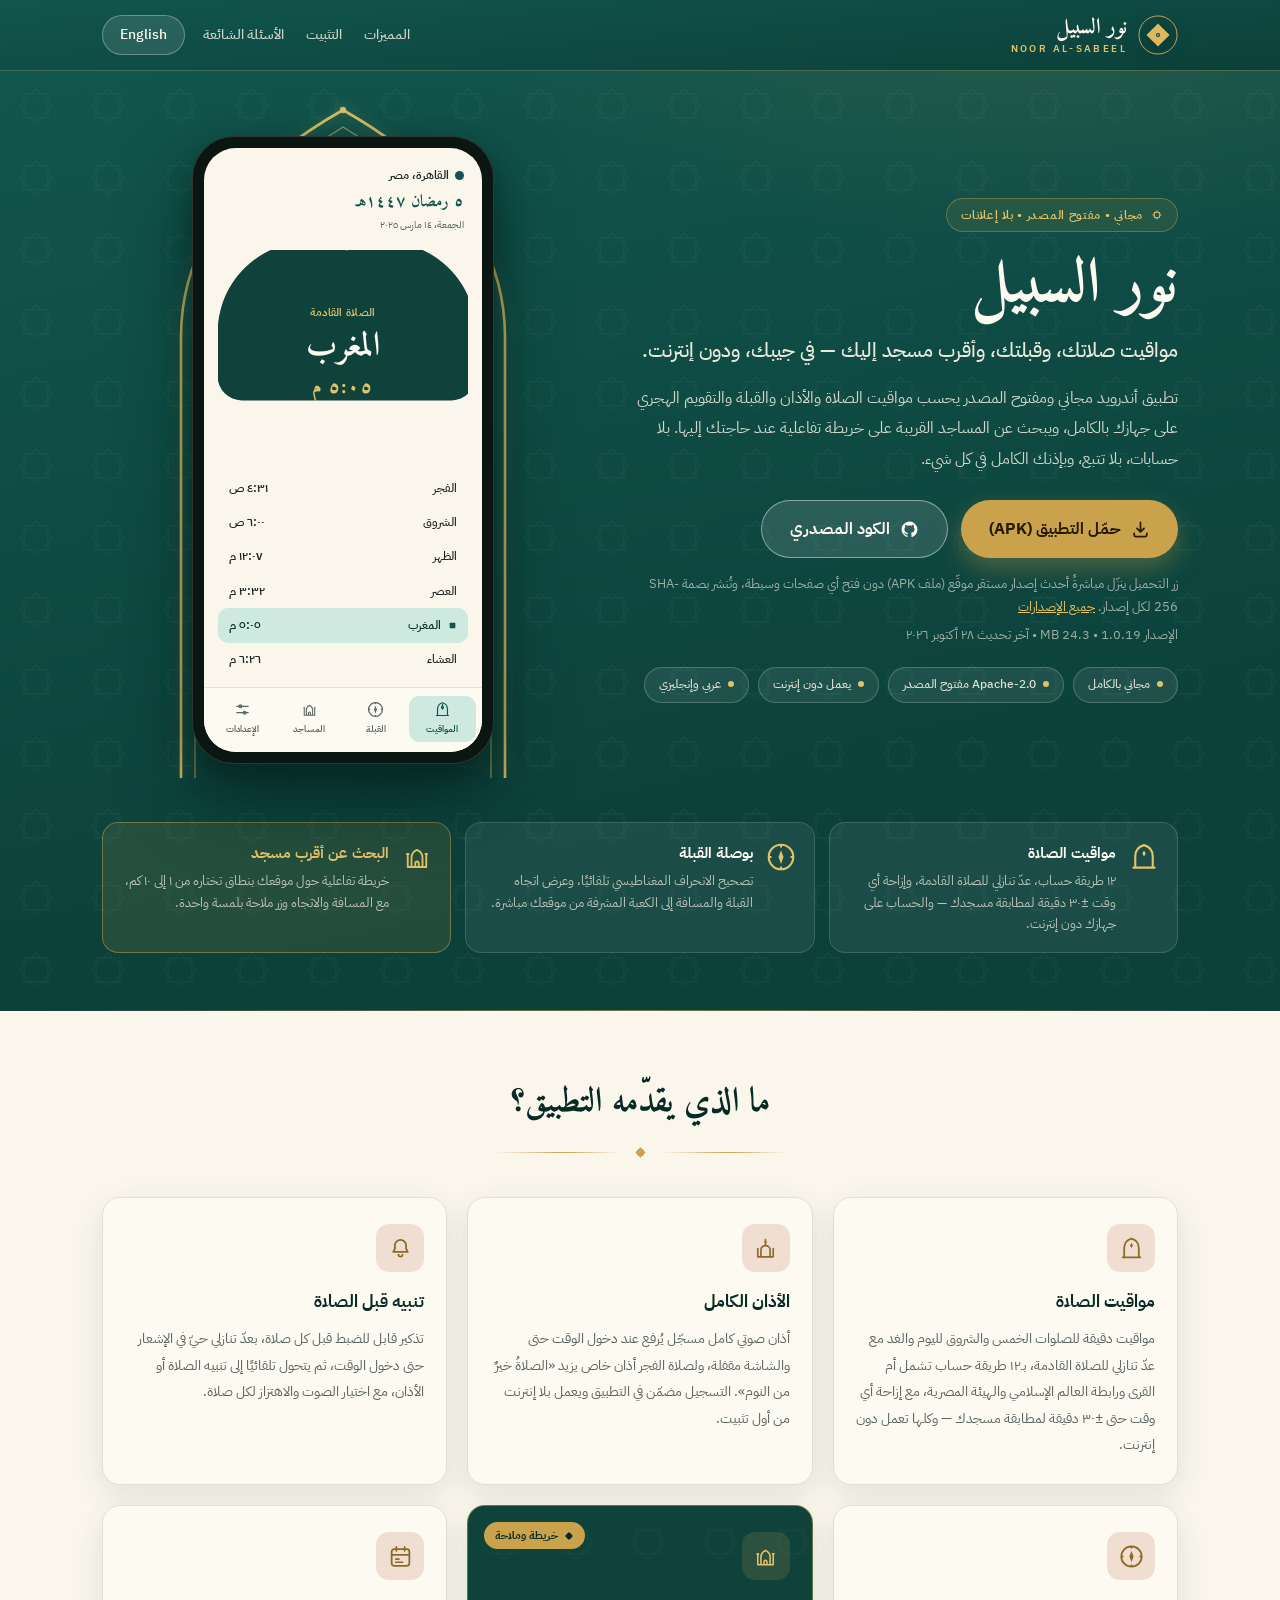
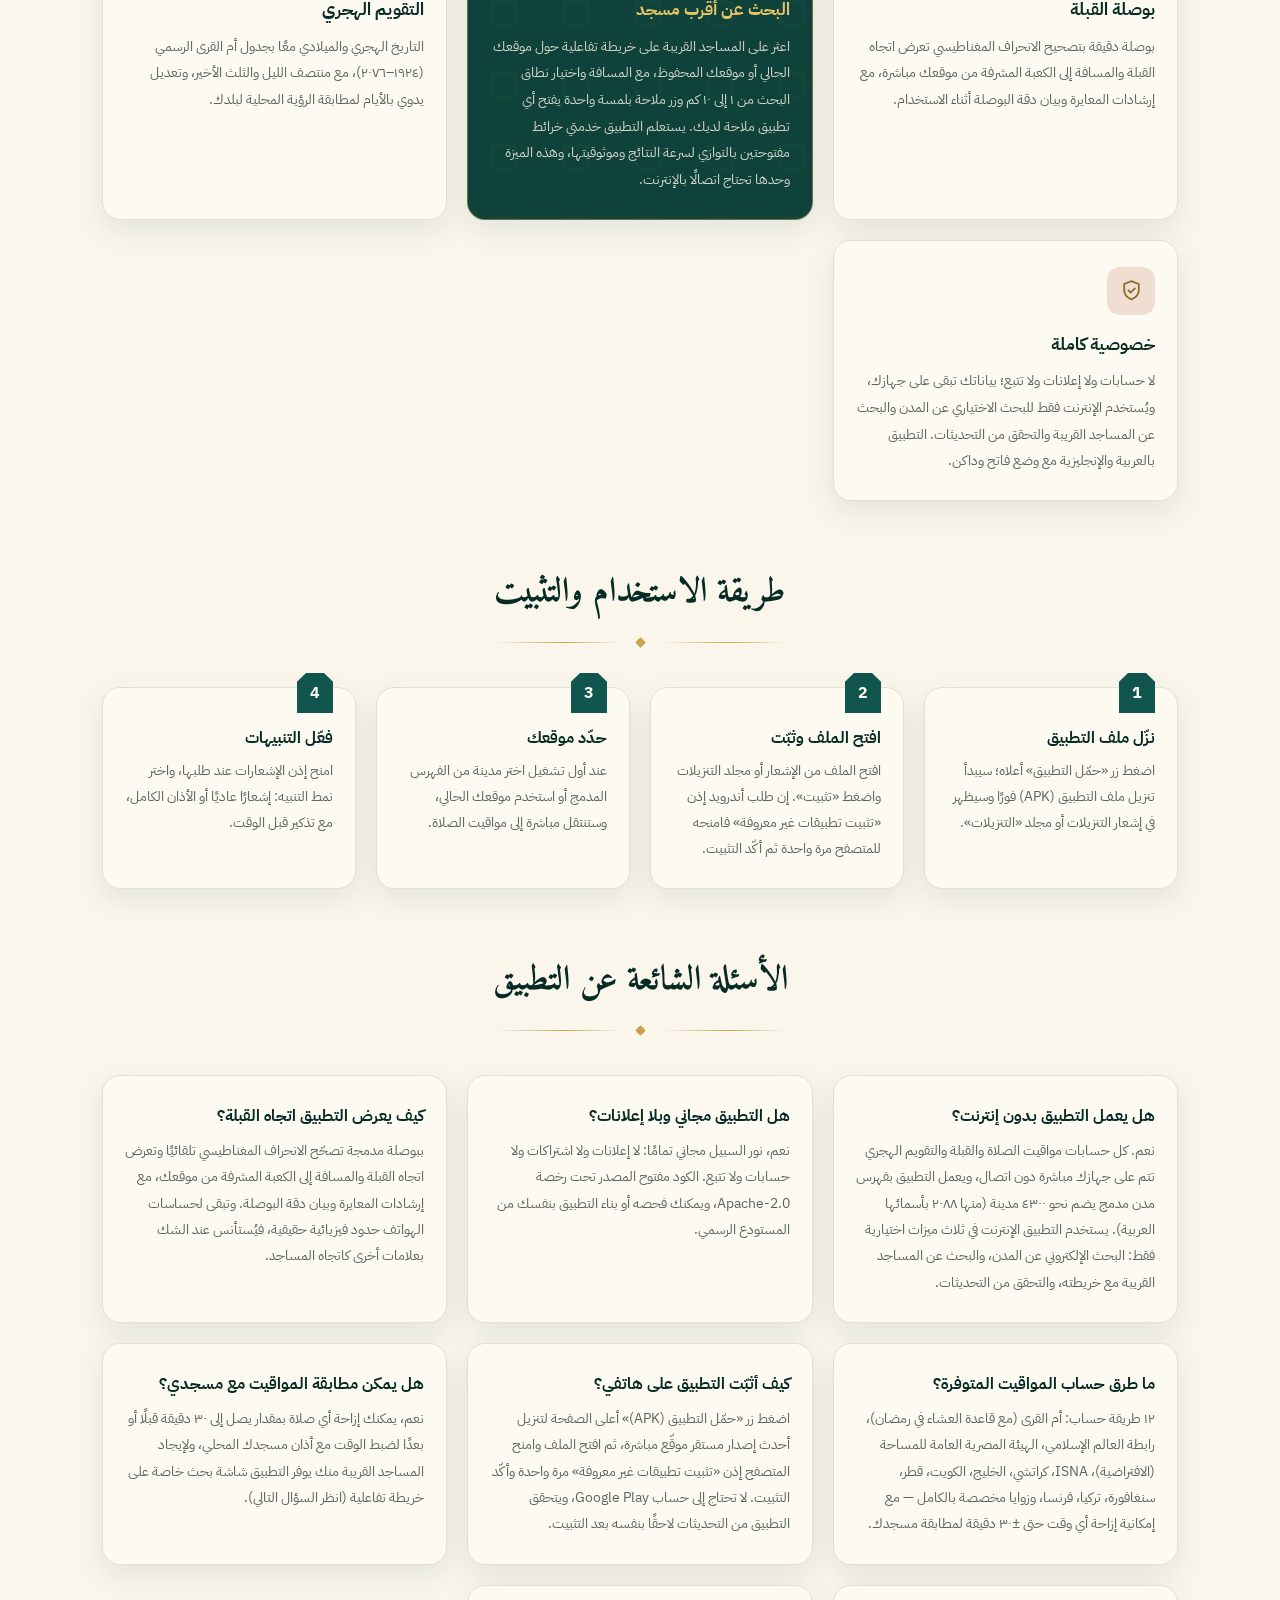
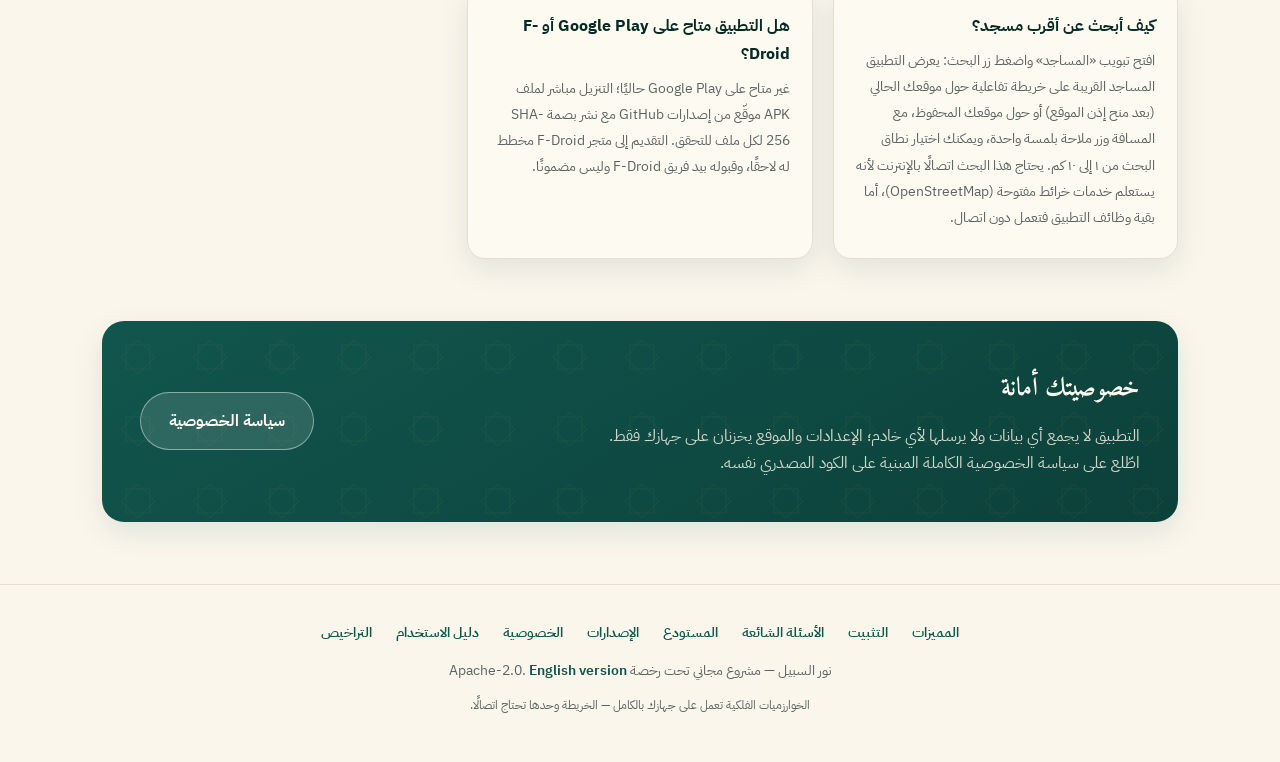
==== commit 13b4db8c: "Redesign the landing page (Arabic + English) with the app's new verdigris-zellige identity Unified w" ====
--- a/index.html
+++ b/index.html
@@ -3,16 +3,16 @@
 <head>
 <meta charset="UTF-8">
 <meta name="viewport" content="width=device-width, initial-scale=1.0">
-<title>نور السبيل | تطبيق مواقيت الصلاة والأذان والقبلة للأندرويد</title>
-<meta name="description" content="نور السبيل تطبيق أندرويد مجاني ومفتوح المصدر لمواقيت الصلاة والأذان وبوصلة القبلة — يعمل دون إنترنت، بلا إعلانات ولا تتبع. نزّل أحدث إصدار APK موقّع مباشرة.">
+<title>نور السبيل | مواقيت الصلاة والقبلة وأقرب مسجد — تطبيق أندرويد مفتوح المصدر</title>
+<meta name="description" content="نور السبيل تطبيق أندرويد مجاني ومفتوح المصدر: مواقيت الصلاة والأذان وبوصلة القبلة والبحث عن أقرب مسجد على خريطة تفاعلية. الحسابات تعمل على جهازك دون إنترنت، بلا إعلانات ولا تتبع. نزّل أحدث إصدار APK موقّع مباشرة.">
 <link rel="canonical" href="https://ahmedzakefit.github.io/noor-al-sabeel/">
 <link rel="alternate" hreflang="ar" href="https://ahmedzakefit.github.io/noor-al-sabeel/">
 <link rel="alternate" hreflang="en" href="https://ahmedzakefit.github.io/noor-al-sabeel/en/">
 <link rel="alternate" hreflang="x-default" href="https://ahmedzakefit.github.io/noor-al-sabeel/">
 <link rel="describedby" href="llms.txt">
-<meta name="theme-color" content="#0b3d2e">
-<meta property="og:title" content="نور السبيل — تطبيق مواقيت الصلاة والأذان والقبلة للأندرويد">
-<meta property="og:description" content="مجاني ومفتوح المصدر وبلا إعلانات ولا تتبع: مواقيت الصلاة والأذان الكامل وبوصلة القبلة، وكل الحسابات تعمل دون إنترنت.">
+<meta name="theme-color" content="#11564E">
+<meta property="og:title" content="نور السبيل — مواقيت الصلاة والقبلة وأقرب مسجد لأندرويد">
+<meta property="og:description" content="مجاني ومفتوح المصدر وبلا إعلانات ولا تتبع: مواقيت الصلاة والأذان وبوصلة القبلة والبحث عن أقرب مسجد، والحسابات تعمل على جهازك دون إنترنت.">
 <meta property="og:type" content="website">
 <meta property="og:url" content="https://ahmedzakefit.github.io/noor-al-sabeel/">
 <meta property="og:image" content="https://ahmedzakefit.github.io/noor-al-sabeel/icon-512.png">
@@ -20,10 +20,10 @@
 <meta property="og:locale:alternate" content="en_US">
 <meta name="twitter:card" content="summary">
 <meta name="twitter:title" content="نور السبيل — تطبيق مواقيت الصلاة والأذان والقبلة للأندرويد">
-<meta name="twitter:description" content="مجاني ومفتوح المصدر: مواقيت الصلاة والأذان والقبلة، يعمل دون إنترنت وبلا تتبع.">
+<meta name="twitter:description" content="مجاني ومفتوح المصدر: مواقيت الصلاة والأذان والقبلة والبحث عن أقرب مسجد، يعمل دون إنترنت وبلا تتبع.">
 <meta name="twitter:image" content="https://ahmedzakefit.github.io/noor-al-sabeel/icon-512.png">
 <link rel="apple-touch-icon" href="icon-512.png">
-<link rel="icon" href="data:image/svg+xml,%3Csvg xmlns='http://www.w3.org/2000/svg' viewBox='0 0 64 64'%3E%3Crect width='64' height='64' rx='14' fill='%230b3d2e'/%3E%3Cpath d='M40 14a19 19 0 1 0 0 36 16 16 0 1 1 0-36z' fill='%23e6c96a'/%3E%3Cpath d='M46 25l2.3 5.6 5.6 2.3-5.6 2.3L46 40.8l-2.3-5.6-5.6-2.3 5.6-2.3z' fill='%23ffffff'/%3E%3C/svg%3E">
+<link rel="icon" href="data:image/svg+xml,%3Csvg xmlns='http://www.w3.org/2000/svg' viewBox='0 0 64 64'%3E%3Crect width='64' height='64' rx='14' fill='%2311564E'/%3E%3Cpath d='M32 12 L52 32 L32 52 L12 32 Z' fill='%23DDB85E'/%3E%3Crect x='21' y='21' width='22' height='22' fill='%23DDB85E'/%3E%3C/svg%3E">
 <script type="application/ld+json">
 {
   "@context": "https://schema.org",
@@ -130,233 +130,513 @@
   ]
 }
 </script>
+<link rel="preconnect" href="https://fonts.googleapis.com">
+<link rel="preconnect" href="https://fonts.gstatic.com" crossorigin>
+<link href="https://fonts.googleapis.com/css2?family=Amiri:ital,wght@0,400;0,700;1,400&family=IBM+Plex+Sans+Arabic:wght@400;500;600;700&display=swap" rel="stylesheet">
 <style>
+/* ═════════════════════════════════════════════════════════════════
+   نور السبيل — هوية «الزليج الفيرديغريسي»
+   فيرديغريس عميق (أوكسيديد النحاس) • رَقّ المخطوطات • نحاس المساجد
+   طوب المماليك • حبر الخط. نفس هوية التطبيق نفسه.
+   ═════════════════════════════════════════════════════════════════ */
 :root{
-  --green-deep:#0b3d2e; --green:#14532d; --green-soft:#1b6b45;
-  --gold:#c9a227; --gold-soft:#e6c96a;
-  --cream:#faf7ef; --ink:#1c2b24; --muted:#5b6b62;
-  --card:#ffffff; --line:#e5e0d0;
-  --shadow:0 10px 30px rgba(11,61,46,.12);
+  --patina:#11564E;          /* الفيرديغريس العميق */
+  --patina-deep:#0C403A;
+  --patina-card:#0E423B;
+  --patina-ink:#062A24;
+  --patina-wash:#CDE9E0;     /* غسيل الفيرديغريس الفاتح */
+  --brass:#C9A24B;           /* النحاس الأصفر */
+  --brass-soft:#E3C368;
+  --brass-deep:#8A6A24;
+  --parchment:#FAF6EC;       /* رَقّ المخطوطات */
+  --ivory:#FDFAF2;
+  --clay:#77574A;            /* طوب المماليك */
+  --clay-wash:#F1DED3;
+  --ink:#1C2624;             /* حبر الخط */
+  --muted:#5A6560;
+  --line:#E4DFD2;
+  --shadow:0 10px 30px rgba(12,64,58,.10);
   --radius:18px;
+  --font-ui:'IBM Plex Sans Arabic','Segoe UI',system-ui,-apple-system,sans-serif;
+  --font-display:'Amiri','Scheherazade New',serif;
 }
 *{margin:0;padding:0;box-sizing:border-box}
 html{scroll-behavior:smooth}
 body{
-  font-family:"Segoe UI","Noto Naskh Arabic","Noto Sans Arabic",system-ui,-apple-system,"Helvetica Neue",Arial,sans-serif;
-  background:var(--cream); color:var(--ink); line-height:1.7; -webkit-font-smoothing:antialiased;
-}
-.wrap{max-width:1080px;margin-inline:auto;padding-inline:20px}
-
-/* ---------- header ---------- */
+  font-family:var(--font-ui);
+  background:var(--parchment); color:var(--ink);
+  line-height:1.75; -webkit-font-smoothing:antialiased;
+}
+.wrap{max-width:1120px;margin-inline:auto;padding-inline:22px}
+a{color:inherit}
+.svg-i{width:1em;height:1em;flex:none}
+
+/* ─── زخرفة شبكة الخاتم (نجمتان مربعتان متداخلتان) ─── */
+.lattice{
+  background-image:url("data:image/svg+xml,%3Csvg xmlns='http://www.w3.org/2000/svg' width='72' height='72' viewBox='0 0 72 72'%3E%3Cg fill='none' stroke='%23E3C368' stroke-width='1'%3E%3Cpath d='M36 19 53 36 36 53 19 36Z'/%3E%3Cpath d='M24 24h24v24H24Z'/%3E%3C/g%3E%3C/svg%3E");
+  background-size:72px 72px;
+}
+
+/* ─── الترويسة ─── */
 header{
+  background:linear-gradient(175deg,var(--patina) 0%,var(--patina-deep) 100%);
+  color:var(--ivory); position:sticky; top:0; z-index:40;
+  box-shadow:0 1px 0 rgba(227,195,104,.22);
+}
+nav{display:flex;align-items:center;justify-content:space-between;gap:14px;padding:15px 0}
+.brand{display:flex;align-items:center;gap:11px;text-decoration:none}
+.brand svg{width:40px;height:40px;flex:none;filter:drop-shadow(0 3px 8px rgba(0,0,0,.25))}
+.brand .b-name{font-family:var(--font-display);font-weight:700;font-size:1.35rem;line-height:1.15}
+.brand .b-sub{display:block;font-family:var(--font-ui);font-size:.62rem;font-weight:600;letter-spacing:.24em;color:var(--brass-soft);text-transform:uppercase;margin-top:2px}
+.nav-side{display:flex;align-items:center;gap:18px}
+.nav-links{display:flex;gap:22px;font-size:.88rem;font-weight:500}
+.nav-links a{color:rgba(246,241,228,.82);text-decoration:none;transition:color .18s}
+.nav-links a:hover{color:var(--brass-soft)}
+.lang-switch{
+  background:rgba(255,255,255,.10); color:var(--ivory); border:1px solid rgba(255,255,255,.30);
+  border-radius:999px; padding:7px 17px; cursor:pointer; font-size:.86rem; font-family:var(--font-ui);
+  transition:background .2s; text-decoration:none; display:inline-block; font-weight:500;
+}
+.lang-switch:hover{background:rgba(255,255,255,.20)}
+
+/* ─── البطل ─── */
+.hero{
+  position:relative; overflow:hidden; color:var(--ivory);
   background:
-    radial-gradient(1200px 500px at 80% -10%, rgba(201,162,39,.16), transparent 60%),
-    linear-gradient(160deg,var(--green-deep),var(--green) 70%);
-  color:#fff; position:relative; overflow:hidden;
-}
-header::before{
-  content:""; position:absolute; inset:0; opacity:.08; pointer-events:none;
-  background-image:url("data:image/svg+xml,%3Csvg xmlns='http://www.w3.org/2000/svg' width='72' height='72' viewBox='0 0 72 72'%3E%3Cpath d='M36 6 42 18 54 24 42 30 36 42 30 30 18 24 30 18Z' fill='%23ffffff'/%3E%3Cpath d='M36 48 39 54 45 57 39 60 36 66 33 60 27 57 33 54Z' fill='%23c9a227'/%3E%3C/svg%3E");
+    radial-gradient(1100px 500px at 82% -12%, rgba(201,162,75,.14), transparent 58%),
+    linear-gradient(168deg,var(--patina) 0%,var(--patina-deep) 78%);
+}
+.hero::before{
+  content:""; position:absolute; inset:0; opacity:.055; pointer-events:none;
+  background-image:url("data:image/svg+xml,%3Csvg xmlns='http://www.w3.org/2000/svg' width='72' height='72' viewBox='0 0 72 72'%3E%3Cg fill='none' stroke='%23F6F1E4' stroke-width='1'%3E%3Cpath d='M36 19 53 36 36 53 19 36Z'/%3E%3Cpath d='M24 24h24v24H24Z'/%3E%3C/g%3E%3C/svg%3E");
   background-size:72px 72px;
 }
-nav{display:flex;align-items:center;justify-content:space-between;gap:12px;padding:18px 0;position:relative}
-.brand{display:flex;align-items:center;gap:10px;font-weight:700;font-size:1.15rem}
-.brand svg{width:38px;height:38px;flex:none}
-.lang-switch{
-  background:rgba(255,255,255,.12); color:#fff; border:1px solid rgba(255,255,255,.35);
-  border-radius:999px; padding:7px 18px; cursor:pointer; font-size:.95rem; font-family:inherit;
-  transition:background .2s; text-decoration:none; display:inline-block;
-}
-.lang-switch:hover{background:rgba(255,255,255,.22)}
-.hero{position:relative;padding:56px 0 84px;text-align:center}
-.hero .crescent{width:110px;height:110px;margin-bottom:18px;filter:drop-shadow(0 8px 24px rgba(201,162,39,.45))}
-.hero h1{font-size:clamp(1.9rem,5vw,3.1rem);font-weight:800;letter-spacing:.5px}
-.hero h1 small{display:block;font-size:.42em;font-weight:500;color:var(--gold-soft);margin-top:6px;letter-spacing:2px}
-.hero p{max-width:640px;margin:18px auto 0;color:rgba(255,255,255,.88);font-size:1.08rem}
-.cta-row{display:flex;flex-wrap:wrap;gap:14px;justify-content:center;margin-top:30px}
+.hero::after{
+  content:""; position:absolute; inset-inline:0; bottom:0; height:1px;
+  background:linear-gradient(90deg,transparent,rgba(201,162,75,.55),transparent);
+}
+.hero-grid{
+  position:relative; display:grid; grid-template-columns:1.06fr .94fr;
+  gap:52px; align-items:center; padding:66px 0 58px;
+}
+.hero .kicker{
+  display:inline-flex;align-items:center;gap:8px;
+  font-size:.74rem;font-weight:600;letter-spacing:.06em;
+  color:var(--brass-soft);border:1px solid rgba(201,162,75,.4);
+  background:rgba(201,162,75,.10);border-radius:999px;padding:6px 14px;
+}
+.hero h1{font-family:var(--font-display);font-weight:700;font-size:clamp(2.5rem,6vw,3.9rem);line-height:1.22;margin-top:16px}
+.hero .tagline{font-size:clamp(1.02rem,2.3vw,1.22rem);font-weight:500;color:rgba(246,241,228,.95);margin-top:8px;line-height:1.85}
+.hero .lede{max-width:560px;margin-top:14px;color:rgba(246,241,228,.84);font-size:.98rem;line-height:1.95}
+.cta-row{display:flex;flex-wrap:wrap;gap:13px;margin-top:26px}
 .btn{
-  display:inline-flex;align-items:center;gap:10px;border-radius:999px;padding:14px 30px;
-  font-weight:700;font-size:1.02rem;text-decoration:none;transition:transform .15s, box-shadow .15s;
-  border:none;cursor:pointer;font-family:inherit;
-}
-.btn-primary{background:linear-gradient(135deg,var(--gold),#b18a15);color:#231a02;box-shadow:0 10px 26px rgba(201,162,39,.4)}
-.btn-primary:hover{transform:translateY(-2px);box-shadow:0 14px 32px rgba(201,162,39,.5)}
-.btn-ghost{background:rgba(255,255,255,.1);color:#fff;border:1px solid rgba(255,255,255,.4)}
+  display:inline-flex;align-items:center;gap:10px;border-radius:999px;padding:14px 28px;
+  font-weight:700;font-size:1.0rem;text-decoration:none;transition:transform .16s, box-shadow .16s, background .16s;
+  border:none;cursor:pointer;font-family:var(--font-ui);
+}
+.btn svg{width:19px;height:19px}
+.btn-primary{background:var(--brass);color:#231A02;box-shadow:0 10px 26px rgba(201,162,75,.34)}
+.btn-primary:hover{background:var(--brass-soft);transform:translateY(-2px);box-shadow:0 14px 32px rgba(201,162,75,.42)}
+.btn-ghost{background:rgba(255,255,255,.12);color:var(--ivory);border:1px solid rgba(255,255,255,.45)}
 .btn-ghost:hover{background:rgba(255,255,255,.2)}
-.btn svg{width:20px;height:20px}
-.hero .note{margin-top:16px;font-size:.85rem;color:rgba(255,255,255,.66)}
-.hero .note a{color:var(--gold-soft);text-decoration:underline}
-.badges{display:flex;gap:10px;justify-content:center;margin-top:22px;flex-wrap:wrap}
+.hero .note{margin-top:15px;font-size:.82rem;color:rgba(246,241,228,.62);max-width:560px}
+.hero .note a{color:var(--brass-soft);text-decoration:underline}
+.hero .note + .note{margin-top:5px}
+.badges{display:flex;gap:9px;margin-top:20px;flex-wrap:wrap}
 .badge{
-  font-size:.78rem;background:rgba(255,255,255,.1);border:1px solid rgba(255,255,255,.25);
-  border-radius:999px;padding:6px 14px;color:rgba(255,255,255,.85);
-}
-
-/* ---------- sections ---------- */
-section{padding:64px 0}
-.section-title{text-align:center;margin-bottom:40px}
-.section-title h2{font-size:clamp(1.5rem,3.6vw,2.1rem);color:var(--green-deep);font-weight:800}
-.section-title .bar{width:64px;height:4px;background:linear-gradient(90deg,var(--gold),var(--green-soft));border-radius:99px;margin:12px auto 0}
-
-/* features */
-.grid{display:grid;grid-template-columns:repeat(auto-fit,minmax(250px,1fr));gap:22px}
+  font-size:.76rem;background:rgba(255,255,255,.08);border:1px solid rgba(255,255,255,.20);
+  border-radius:999px;padding:6px 14px;color:rgba(246,241,228,.88);font-weight:500;
+}
+.badge .dot{display:inline-block;width:6px;height:6px;border-radius:50%;background:var(--brass-soft);margin-inline-end:7px;vertical-align:1px}
+
+/* ─── شريط الميزات داخل البطل ─── */
+.hero-strip{
+  position:relative; display:grid; grid-template-columns:repeat(3,1fr); gap:14px;
+  padding-bottom:58px;
+}
+.strip-card{
+  display:flex;gap:13px;align-items:flex-start;
+  background:rgba(255,255,255,.065);border:1px solid rgba(255,255,255,.14);
+  border-radius:16px;padding:17px 18px;
+}
+.strip-card svg{width:30px;height:30px;flex:none;margin-top:2px}
+.strip-card h3{font-size:.95rem;font-weight:700;color:var(--ivory)}
+.strip-card p{font-size:.8rem;color:rgba(246,241,228,.72);line-height:1.7;margin-top:3px}
+.strip-card.flagship{
+  background:rgba(201,162,75,.13);border-color:rgba(201,162,75,.48);
+}
+.strip-card.flagship h3{color:var(--brass-soft)}
+
+/* ─── مجسّم الهاتف داخل إطار المحراب ─── */
+.hero-visual{position:relative;display:flex;justify-content:center}
+.arch-frame{position:relative;width:340px;max-width:100%}
+.arch-frame .arch-line{position:absolute;inset:-34px -22px -14px -22px;z-index:0;pointer-events:none;filter:drop-shadow(0 0 7px rgba(227,195,104,.30))}
+.phone{
+  position:relative;z-index:1;width:302px;margin-inline:auto;
+  background:#0B1512;border-radius:42px;padding:11px;
+  border:1px solid rgba(255,255,255,.14);
+  box-shadow:0 34px 70px rgba(4,26,22,.55), 0 12px 28px rgba(4,26,22,.35);
+}
+.screen{border-radius:32px;overflow:hidden;background:var(--parchment)}
+.app-head{padding:16px 18px 6px}
+.app-loc{display:flex;align-items:center;gap:6px;font-size:.78rem;font-weight:600;color:var(--ink)}
+.app-loc .pin{width:9px;height:9px;border-radius:50%;background:var(--patina);flex:none}
+.app-hijri{font-family:var(--font-display);font-weight:700;color:var(--patina);font-size:1.02rem;margin-top:2px}
+.app-greg{font-size:.64rem;color:var(--muted)}
+.next-card{
+  margin:10px 14px 8px;background:var(--patina-card);color:var(--ivory);
+  padding:54px 14px 16px;text-align:center;position:relative;
+  border-radius:0 0 22px 22px;
+}
+@supports (clip-path: path('M0,82 A90.6,90.6 0 0 1 129,0 A90.6,90.6 0 0 1 258,82 L258,126 A24,24 0 0 1 234,150 L24,150 A24,24 0 0 1 0,126 Z')){
+  .next-card{
+    border-radius:0;
+    clip-path:path('M0,82 A90.6,90.6 0 0 1 129,0 A90.6,90.6 0 0 1 258,82 L258,126 A24,24 0 0 1 234,150 L24,150 A24,24 0 0 1 0,126 Z');
+  }
+}
+.next-card .nc-label{font-size:.66rem;font-weight:600;color:var(--brass-soft);letter-spacing:.03em}
+.next-card .nc-name{font-family:var(--font-display);font-weight:700;font-size:2.1rem;line-height:1.3;margin-top:2px}
+.next-card .nc-time{font-family:var(--font-display);font-weight:700;font-size:1.35rem;color:var(--brass-soft);margin-top:1px}
+.next-card .nc-pill{
+  display:inline-block;margin-top:9px;background:rgba(255,255,255,.13);border-radius:999px;
+  font-size:.68rem;font-weight:500;padding:5px 14px;
+}
+.times{padding:2px 14px 10px}
+.t-row{display:flex;justify-content:space-between;align-items:center;font-size:.76rem;padding:6.5px 11px;border-radius:10px;color:var(--ink)}
+.t-row .t-name{font-weight:500}
+.t-row .t-time{font-weight:600;font-variant-numeric:tabular-nums}
+.t-row.next{background:var(--patina-wash);color:var(--patina-ink);font-weight:700}
+.t-row.next .t-name{display:flex;align-items:center;gap:7px}
+.t-row.next .t-name::before{
+  content:"";width:9px;height:9px;flex:none;
+  background:var(--patina);
+  clip-path:polygon(50% 0,100% 50%,50% 100%,0 50%,50% 0,100% 50%,50% 100%,0 50%,
+    50% 0,100% 50%,50% 100%,0 50%,50% 0,100% 50%,50% 100%,0 50%);
+  transform:rotate(45deg) scale(.9);
+}
+.app-nav{
+  display:flex;border-top:1px solid var(--line);padding:8px 6px 10px;background:var(--ivory);
+}
+.app-nav .tab{flex:1;display:flex;flex-direction:column;align-items:center;gap:3px;font-size:.58rem;font-weight:600;color:var(--muted);padding:5px 0;border-radius:10px}
+.app-nav .tab svg{width:17px;height:17px}
+.app-nav .tab.on{color:var(--patina);background:var(--patina-wash)}
+
+/* ─── الفاصل المعماري ─── */
+.section-title{text-align:center;margin-bottom:38px}
+.section-title h2{font-family:var(--font-display);font-size:clamp(1.55rem,3.8vw,2.15rem);color:var(--patina-ink);font-weight:700}
+.divider{display:flex;align-items:center;gap:14px;max-width:290px;margin:13px auto 0}
+.divider .line{flex:1;height:1px;background:linear-gradient(90deg,transparent,var(--brass) 55%,transparent)}
+.divider svg{width:13px;height:13px;flex:none;color:var(--brass)}
+
+/* ─── الأقسام ─── */
+section{padding:62px 0}
+.grid{display:grid;grid-template-columns:repeat(auto-fit,minmax(255px,1fr));gap:20px}
 .card{
-  background:var(--card);border:1px solid var(--line);border-radius:var(--radius);
-  padding:28px 24px;box-shadow:var(--shadow);
+  background:var(--ivory);border:1px solid var(--line);border-radius:var(--radius);
+  padding:26px 22px;box-shadow:var(--shadow);
 }
 .card .icon{
-  width:54px;height:54px;border-radius:14px;display:flex;align-items:center;justify-content:center;
-  background:linear-gradient(135deg,rgba(20,83,45,.12),rgba(201,162,39,.18));margin-bottom:16px;
-}
-.card .icon svg{width:28px;height:28px}
-.card h3{color:var(--green-deep);font-size:1.12rem;margin-bottom:8px;font-weight:700}
-.card p{color:var(--muted);font-size:.95rem}
-
-/* install steps */
-.steps{counter-reset:step;display:grid;grid-template-columns:repeat(auto-fit,minmax(230px,1fr));gap:22px}
-.step{background:var(--card);border:1px solid var(--line);border-radius:var(--radius);padding:26px 22px;box-shadow:var(--shadow);position:relative}
+  width:48px;height:48px;border-radius:13px;display:flex;align-items:center;justify-content:center;
+  background:var(--clay-wash);margin-bottom:15px;
+}
+.card .icon svg{width:25px;height:25px;color:var(--brass-deep)}
+.card h3{color:var(--patina-ink);font-size:1.06rem;margin-bottom:8px;font-weight:700}
+.card p{color:var(--muted);font-size:.9rem;line-height:1.85}
+.card.flagship{
+  background:var(--patina-card);border-color:rgba(201,162,75,.5);
+  position:relative;overflow:hidden;
+}
+.card.flagship::before{
+  content:"";position:absolute;inset:0;opacity:.06;
+  background-image:url("data:image/svg+xml,%3Csvg xmlns='http://www.w3.org/2000/svg' width='72' height='72' viewBox='0 0 72 72'%3E%3Cg fill='none' stroke='%23E3C368' stroke-width='1'%3E%3Cpath d='M36 19 53 36 36 53 19 36Z'/%3E%3Cpath d='M24 24h24v24H24Z'/%3E%3C/g%3E%3C/svg%3E");
+  background-size:72px 72px;
+}
+.card.flagship .icon{background:rgba(201,162,75,.16)}
+.card.flagship .icon svg{color:var(--brass-soft)}
+.card.flagship h3{color:var(--brass-soft)}
+.card.flagship p{color:rgba(246,241,228,.85)}
+.card.flagship .flag{
+  position:absolute;top:16px;inset-inline-end:16px;
+  display:flex;align-items:center;gap:6px;
+  font-size:.68rem;font-weight:700;color:var(--patina-ink);
+  background:var(--brass);border-radius:999px;padding:4px 11px;
+}
+.card.flagship .flag svg{width:10px;height:10px}
+
+/* ─── خطوات التثبيت ─── */
+.steps{counter-reset:step;display:grid;grid-template-columns:repeat(auto-fit,minmax(235px,1fr));gap:20px}
+.step{
+  background:var(--ivory);border:1px solid var(--line);border-radius:var(--radius);
+  padding:26px 22px;box-shadow:var(--shadow);position:relative;
+}
 .step::before{
   counter-increment:step;content:counter(step);
-  position:absolute;top:-14px;inset-inline-start:22px;width:34px;height:34px;border-radius:50%;
-  background:linear-gradient(135deg,var(--green),var(--green-soft));color:#fff;font-weight:800;
-  display:flex;align-items:center;justify-content:center;border:3px solid var(--cream);
-}
-.step h3{color:var(--green-deep);font-size:1.03rem;margin:8px 0 6px;font-weight:700}
-.step p{color:var(--muted);font-size:.92rem}
-
-/* FAQ */
-.faq .card h3{font-size:1.02rem}
-.faq .card p{font-size:.92rem}
-
-/* privacy band */
+  position:absolute;top:-15px;inset-inline-start:22px;width:36px;height:40px;
+  background:var(--patina);color:var(--ivory);font-weight:700;font-size:1.02rem;
+  display:flex;align-items:center;justify-content:center;
+  clip-path:polygon(25% 0,75% 0,100% 22%,100% 100%,0 100%,0 22%);
+  border:none;
+}
+.step h3{color:var(--patina-ink);font-size:1.0rem;margin:10px 0 6px;font-weight:700}
+.step p{color:var(--muted);font-size:.9rem;line-height:1.8}
+
+/* ─── الأسئلة الشائعة ─── */
+.faq .card h3{font-size:1.0rem}
+.faq .card p{font-size:.89rem}
+
+/* ─── شريط الخصوصية ─── */
 .band{
-  background:linear-gradient(150deg,var(--green-deep),var(--green));border-radius:var(--radius);
-  color:#fff;padding:44px 34px;display:flex;flex-wrap:wrap;gap:26px;align-items:center;justify-content:space-between;
-  box-shadow:var(--shadow);
-}
-.band h2{font-size:1.5rem;margin-bottom:10px}
-.band p{color:rgba(255,255,255,.85);max-width:560px;font-size:.98rem}
-.band .btn-ghost{white-space:nowrap}
-
-/* footer */
-footer{border-top:1px solid var(--line);padding:34px 0 44px;color:var(--muted);font-size:.9rem;text-align:center}
-footer .links{display:flex;gap:8px 26px;justify-content:center;flex-wrap:wrap;margin-bottom:14px}
-footer a{color:var(--green-soft);text-decoration:none;font-weight:600}
+  background:linear-gradient(150deg,var(--patina),var(--patina-deep));border-radius:22px;
+  color:var(--ivory);padding:46px 38px;display:flex;flex-wrap:wrap;gap:26px;align-items:center;justify-content:space-between;
+  box-shadow:var(--shadow);position:relative;overflow:hidden;
+}
+.band::before{
+  content:"";position:absolute;inset:0;opacity:.06;pointer-events:none;
+  background-image:url("data:image/svg+xml,%3Csvg xmlns='http://www.w3.org/2000/svg' width='72' height='72' viewBox='0 0 72 72'%3E%3Cg fill='none' stroke='%23E3C368' stroke-width='1'%3E%3Cpath d='M36 19 53 36 36 53 19 36Z'/%3E%3Cpath d='M24 24h24v24H24Z'/%3E%3C/g%3E%3C/svg%3E");
+  background-size:72px 72px;
+}
+.band h2{font-family:var(--font-display);font-size:1.6rem;margin-bottom:10px;position:relative}
+.band p{color:rgba(246,241,228,.85);max-width:560px;font-size:.97rem;position:relative}
+.band .btn-ghost{white-space:nowrap;position:relative}
+
+/* ─── التذييل ─── */
+footer{border-top:1px solid var(--line);padding:36px 0 46px;color:var(--muted);font-size:.88rem;text-align:center;background:var(--parchment)}
+footer .links{display:flex;gap:8px 24px;justify-content:center;flex-wrap:wrap;margin-bottom:14px}
+footer a{color:var(--patina);text-decoration:none;font-weight:600}
 footer a:hover{text-decoration:underline}
-
-/* ---------- responsive ---------- */
+footer .fine{margin-top:10px;font-size:.78rem;color:var(--muted)}
+
+/* ─── استجابة الشاشات ─── */
+@media (max-width:980px){
+  .hero-grid{grid-template-columns:1fr;gap:44px;padding-top:52px}
+  .hero-visual{order:2}
+  .nav-links{display:none}
+  .arch-frame .arch-line{inset:-26px -10px -8px -10px}
+}
 @media (max-width:640px){
-  .hero{padding:40px 0 64px}
+  .hero{padding-top:0}
+  .hero-grid{padding:42px 0 44px;gap:36px}
   .cta-row .btn{width:100%;justify-content:center}
-  section{padding:48px 0}
+  .hero-strip{grid-template-columns:1fr;padding-bottom:46px}
+  .phone{width:272px;border-radius:38px;padding:10px}
+  .screen{border-radius:29px}
+  section{padding:46px 0}
+  .band{padding:34px 24px}
+  .lang-switch{padding:6px 14px;font-size:.8rem}
 }
 </style>
 </head>
 <body>
 
+<!-- ═══════════ الترويسة ═══════════ -->
 <header>
   <div class="wrap">
     <nav>
-      <div class="brand">
+      <a class="brand" href="#" aria-label="نور السبيل">
+        <!-- خاتم: نجمتان مربعتان متداخلتان — شعار المشروع -->
         <svg viewBox="0 0 64 64" fill="none" aria-hidden="true">
-          <circle cx="32" cy="32" r="30" stroke="#c9a227" stroke-width="2.5" fill="rgba(255,255,255,.06)"/>
-          <path d="M40 18a15 15 0 1 0 0 28 12.5 12.5 0 1 1 0-28z" fill="#e6c96a"/>
-          <path d="M44 27l1.8 4.4 4.4 1.8-4.4 1.8L44 39.4l-1.8-4.4-4.4-1.8 4.4-1.8z" fill="#ffffff"/>
+          <circle cx="32" cy="32" r="30.5" stroke="#C9A24B" stroke-width="1.6"/>
+          <path d="M32 13.5 L50.5 32 L32 50.5 L13.5 32 Z" fill="#DDB85E"/>
+          <rect x="22.5" y="22.5" width="19" height="19" fill="#DDB85E"/>
+          <circle cx="32" cy="32" r="3.4" fill="#11564E"/>
+          <circle cx="32" cy="32" r="1.4" fill="#DDB85E"/>
         </svg>
-        <span>نور السبيل</span>
-      </div>
-      <a class="lang-switch" href="en/" hreflang="en" lang="en" title="Switch to English">English</a>
+        <span class="b-name">نور السبيل<span class="b-sub">Noor Al-Sabeel</span></span>
+      </a>
+      <div class="nav-side">
+        <div class="nav-links">
+          <a href="#features">المميزات</a>
+          <a href="#install">التثبيت</a>
+          <a href="#faq">الأسئلة الشائعة</a>
+        </div>
+        <a class="lang-switch" href="en/" hreflang="en" lang="en" title="Switch to English">English</a>
+      </div>
     </nav>
-
-    <div class="hero">
-      <svg class="crescent" viewBox="0 0 64 64" fill="none" aria-hidden="true">
-        <circle cx="32" cy="32" r="30" stroke="#c9a227" stroke-width="2"/>
-        <path d="M41 14a19 19 0 1 0 0 36 16 16 0 1 1 0-36z" fill="#e6c96a"/>
-        <path d="M46 25l2.3 5.6 5.6 2.3-5.6 2.3L46 40.8l-2.3-5.6-5.6-2.3 5.6-2.3z" fill="#ffffff"/>
-        <circle cx="20" cy="20" r="1.6" fill="#ffffff"/>
-        <circle cx="16" cy="30" r="1.2" fill="#ffffff" opacity=".7"/>
-        <circle cx="24" cy="12" r="1.1" fill="#ffffff" opacity=".7"/>
-      </svg>
-      <h1>
-        نور السبيل
-        <small>مواعيد الصلاة في طريقك</small>
-      </h1>
-      <p>
-        نور السبيل تطبيق أندرويد مجاني ومفتوح المصدر لمواقيت الصلاة والأذان وبوصلة القبلة:
-        بلا إعلانات ولا تتبع، وكل الحسابات تعمل على جهازك دون اتصال بالإنترنت.
-      </p>
-
-      <div class="cta-row">
-        <a class="btn btn-primary" href="https://github.com/AhmedZakeFit/noor-al-sabeel/releases/latest/download/noor-al-sabeel.apk">
-          <svg viewBox="0 0 24 24" fill="none" aria-hidden="true"><path d="M12 3v12m0 0l-4.5-4.5M12 15l4.5-4.5M4 17v2a2 2 0 002 2h12a2 2 0 002-2v-2" stroke="currentColor" stroke-width="2.2" stroke-linecap="round" stroke-linejoin="round"/></svg>
-          <span>حمّل التطبيق (APK)</span>
-        </a>
-        <a class="btn btn-ghost" href="https://github.com/AhmedZakeFit/noor-al-sabeel">
-          <svg viewBox="0 0 24 24" fill="currentColor" aria-hidden="true"><path d="M12 2A10 10 0 0 0 8.84 21.5c.5.08.66-.23.66-.5v-1.69c-2.77.6-3.36-1.34-3.36-1.34-.46-1.16-1.11-1.47-1.11-1.47-.91-.62.07-.6.07-.6 1 .07 1.53 1.03 1.53 1.03.87 1.52 2.34 1.07 2.91.83.09-.65.35-1.09.63-1.34-2.22-.25-4.55-1.11-4.55-4.92 0-1.11.38-2 1.03-2.71-.1-.25-.45-1.29.1-2.64 0 0 .84-.27 2.75 1.02.79-.22 1.65-.33 2.5-.33s1.71.11 2.5.33c1.91-1.29 2.75-1.02 2.75-1.02.55 1.35.2 2.39.1 2.64.65.71 1.03 1.6 1.03 2.71 0 3.82-2.34 4.66-4.57 4.91.36.31.69.92.69 1.85V21c0 .27.16.59.67.5C19.14 20.16 22 16.42 22 12A10 10 0 0 0 12 2z"/></svg>
-          <span>الكود المصدري</span>
-        </a>
-      </div>
-      <p class="note">زر التحميل ينزّل مباشرةً أحدث إصدار مستقر موقّع (ملف APK) دون فتح أي صفحات وسيطة، وتُنشر بصمة SHA-256 لكل إصدار. <a href="https://github.com/AhmedZakeFit/noor-al-sabeel/releases">جميع الإصدارات</a></p>
-      <p class="note" id="releaseMeta" hidden></p>
-
-      <div class="badges">
-        <span class="badge">مجاني ١٠٠٪</span>
-        <span class="badge">مفتوح المصدر Apache-2.0</span>
-        <span class="badge">بلا إعلانات ولا تتبع</span>
-        <span class="badge">يعمل دون إنترنت</span>
+  </div>
+</header>
+
+<!-- ═══════════ البطل ═══════════ -->
+<section class="hero" style="padding:0">
+  <div class="wrap">
+    <div class="hero-grid">
+      <div class="hero-copy">
+        <span class="kicker">
+          <svg viewBox="0 0 24 24" fill="none" aria-hidden="true" class="svg-i"><path d="M12 3.2 L20.8 12 L12 20.8 L3.2 12 Z" stroke="currentColor" stroke-width="1.6"/><rect x="7" y="7" width="10" height="10" stroke="currentColor" stroke-width="1.6"/></svg>
+          مجاني • مفتوح المصدر • بلا إعلانات
+        </span>
+        <h1>نور السبيل</h1>
+        <p class="tagline">مواقيت صلاتك، وقبلتك، وأقرب مسجد إليك — في جيبك، ودون إنترنت.</p>
+        <p class="lede">
+          تطبيق أندرويد مجاني ومفتوح المصدر يحسب مواقيت الصلاة والأذان والقبلة والتقويم الهجري
+          على جهازك بالكامل، ويبحث عن المساجد القريبة على خريطة تفاعلية عند حاجتك إليها.
+          بلا حسابات، بلا تتبع، وبإذنك الكامل في كل شيء.
+        </p>
+
+        <div class="cta-row">
+          <a class="btn btn-primary" href="https://github.com/AhmedZakeFit/noor-al-sabeel/releases/latest/download/noor-al-sabeel.apk">
+            <svg viewBox="0 0 24 24" fill="none" aria-hidden="true"><path d="M12 3v12m0 0l-4.5-4.5M12 15l4.5-4.5M4 17v2a2 2 0 002 2h12a2 2 0 002-2v-2" stroke="currentColor" stroke-width="2.2" stroke-linecap="round" stroke-linejoin="round"/></svg>
+            <span>حمّل التطبيق (APK)</span>
+          </a>
+          <a class="btn btn-ghost" href="https://github.com/AhmedZakeFit/noor-al-sabeel">
+            <svg viewBox="0 0 24 24" fill="currentColor" aria-hidden="true"><path d="M12 2A10 10 0 0 0 8.84 21.5c.5.08.66-.23.66-.5v-1.69c-2.77.6-3.36-1.34-3.36-1.34-.46-1.16-1.11-1.47-1.11-1.47-.91-.62.07-.6.07-.6 1 .07 1.53 1.03 1.53 1.03.87 1.52 2.34 1.07 2.91.83.09-.65.35-1.09.63-1.34-2.22-.25-4.55-1.11-4.55-4.92 0-1.11.38-2 1.03-2.71-.1-.25-.45-1.29.1-2.64 0 0 .84-.27 2.75 1.02.79-.22 1.65-.33 2.5-.33s1.71.11 2.5.33c1.91-1.29 2.75-1.02 2.75-1.02.55 1.35.2 2.39.1 2.64.65.71 1.03 1.6 1.03 2.71 0 3.82-2.34 4.66-4.57 4.91.36.31.69.92.69 1.85V21c0 .27.16.59.67.5C19.14 20.16 22 16.42 22 12A10 10 0 0 0 12 2z"/></svg>
+            <span>الكود المصدري</span>
+          </a>
+        </div>
+        <p class="note">زر التحميل ينزّل مباشرةً أحدث إصدار مستقر موقّع (ملف APK) دون فتح أي صفحات وسيطة، وتُنشر بصمة SHA-256 لكل إصدار. <a href="https://github.com/AhmedZakeFit/noor-al-sabeel/releases">جميع الإصدارات</a></p>
+        <p class="note" id="releaseMeta" hidden></p>
+
+        <div class="badges">
+          <span class="badge"><span class="dot"></span>مجاني بالكامل</span>
+          <span class="badge"><span class="dot"></span>Apache-2.0 مفتوح المصدر</span>
+          <span class="badge"><span class="dot"></span>يعمل دون إنترنت</span>
+          <span class="badge"><span class="dot"></span>عربي وإنجليزي</span>
+        </div>
+      </div>
+
+      <div class="hero-visual" aria-hidden="true">
+        <div class="arch-frame">
+          <!-- إطار المحراب: عقد مدبب نحاسي يحيط بالهاتف كاملًا -->
+          <svg class="arch-line" viewBox="0 0 384 676" fill="none" preserveAspectRatio="none">
+            <path d="M30 676 L30 235 Q30 100 192 8 Q354 100 354 235 L354 676"
+                  stroke="#E3C368" stroke-width="2.6" opacity=".95"/>
+            <path d="M44 676 L44 242 Q44 115 192 25 Q340 115 340 242 L340 676"
+                  stroke="#E3C368" stroke-width="1.4" opacity=".6"/>
+            <path d="M192 8 m-3.2 0 a3.2 3.2 0 1,0 6.4 0 a3.2 3.2 0 1,0 -6.4 0" fill="#E3C368" opacity=".9"/>
+          </svg>
+          <div class="phone">
+            <div class="screen">
+              <div class="app-head">
+                <div class="app-loc"><span class="pin"></span><span>القاهرة، مصر</span></div>
+                <div class="app-hijri">٥ رمضان ١٤٤٧هـ</div>
+                <div class="app-greg">الجمعة، ١٤ مارس ٢٠٢٥</div>
+              </div>
+              <div class="next-card">
+                <div class="nc-label">الصلاة القادمة</div>
+                <div class="nc-name">المغرب</div>
+                <div class="nc-time">٥:٠٥ م</div>
+                <span class="nc-pill">باقي ٣ س ٢٤ د</span>
+              </div>
+              <div class="times">
+                <div class="t-row"><span class="t-name">الفجر</span><span class="t-time">٤:٣١ ص</span></div>
+                <div class="t-row"><span class="t-name">الشروق</span><span class="t-time">٦:٠٠ ص</span></div>
+                <div class="t-row"><span class="t-name">الظهر</span><span class="t-time">١٢:٠٧ م</span></div>
+                <div class="t-row"><span class="t-name">العصر</span><span class="t-time">٣:٣٢ م</span></div>
+                <div class="t-row next"><span class="t-name">المغرب</span><span class="t-time">٥:٠٥ م</span></div>
+                <div class="t-row"><span class="t-name">العشاء</span><span class="t-time">٦:٢٦ م</span></div>
+              </div>
+              <div class="app-nav">
+                <div class="tab on">
+                  <svg viewBox="0 0 24 24" fill="none"><path d="M5 20.5 L5 11.5 Q5 4.5 12 2.5 Q19 4.5 19 11.5 L19 20.5 M3.5 20.5 L20.5 20.5 M12 4.8 L12 6.6 M12 6.6 L13.4 9 L12 11.4 L10.6 9 Z" stroke="currentColor" stroke-width="1.7" stroke-linecap="round" stroke-linejoin="round"/></svg>
+                  <span>المواقيت</span>
+                </div>
+                <div class="tab">
+                  <svg viewBox="0 0 24 24" fill="none"><circle cx="12" cy="12" r="9.8" stroke="currentColor" stroke-width="1.8"/><path d="M12 2.2 L12 4.4 M12 19.6 L12 21.8 M2.2 12 L4.4 12 M19.6 12 L21.8 12" stroke="currentColor" stroke-width="1.6"/><path d="M12 6.5 L14 12 L12 17.5 L10 12 Z" fill="currentColor"/></svg>
+                  <span>القبلة</span>
+                </div>
+                <div class="tab">
+                  <svg viewBox="0 0 24 24" fill="none"><path d="M7.6 20 L7.6 12.6 C7.6 9.6 9.6 7.3 12 6.3 C14.4 7.3 16.4 9.6 16.4 12.6 L16.4 20 M5.5 20 L18.5 20 M10.6 20 L10.6 17.2 Q10.6 15.6 12 15.6 Q13.4 15.6 13.4 17.2 L13.4 20 M4.6 20 L4.6 9.5 M3.9 9.5 L5.3 9.5 M19.4 20 L19.4 9.5 M18.7 9.5 L20.1 9.5" stroke="currentColor" stroke-width="1.5" stroke-linecap="round" stroke-linejoin="round"/></svg>
+                  <span>المساجد</span>
+                </div>
+                <div class="tab">
+                  <svg viewBox="0 0 24 24" fill="none"><path d="M4 7.5 L20 7.5 M4 16.5 L20 16.5" stroke="currentColor" stroke-width="1.7" stroke-linecap="round"/><circle cx="9" cy="7.5" r="2.1" stroke="currentColor" stroke-width="1.6"/><circle cx="15" cy="16.5" r="2.1" stroke="currentColor" stroke-width="1.6"/></svg>
+                  <span>الإعدادات</span>
+                </div>
+              </div>
+            </div>
+          </div>
+        </div>
+      </div>
+    </div>
+
+    <!-- شريط الميزات الأساسية -->
+    <div class="hero-strip">
+      <div class="strip-card">
+        <svg viewBox="0 0 24 24" fill="none" aria-hidden="true">
+          <path d="M5 20.5 L5 11.5 Q5 4.5 12 2.5 Q19 4.5 19 11.5 L19 20.5 M3.5 20.5 L20.5 20.5" stroke="#E3C368" stroke-width="1.7" stroke-linecap="round" stroke-linejoin="round"/>
+          <path d="M12 5 L12 6.8 M12 6.8 L13.4 9.2 L12 11.6 L10.6 9.2 Z" fill="#E3C368"/>
+        </svg>
+        <div>
+          <h3>مواقيت الصلاة</h3>
+          <p>١٢ طريقة حساب، عدّ تنازلي للصلاة القادمة، وإزاحة أي وقت ±٣٠ دقيقة لمطابقة مسجدك — والحساب على جهازك دون إنترنت.</p>
+        </div>
+      </div>
+      <div class="strip-card">
+        <svg viewBox="0 0 24 24" fill="none" aria-hidden="true">
+          <circle cx="12" cy="12" r="9.8" stroke="#E3C368" stroke-width="1.7"/>
+          <path d="M12 2.2 L12 4.4 M12 19.6 L12 21.8 M2.2 12 L4.4 12 M19.6 12 L21.8 12" stroke="#E3C368" stroke-width="1.6"/>
+          <path d="M12 6.5 L14 12 L12 17.5 L10 12 Z" fill="#E3C368"/>
+        </svg>
+        <div>
+          <h3>بوصلة القبلة</h3>
+          <p>تصحيح الانحراف المغناطيسي تلقائيًا، وعرض اتجاه القبلة والمسافة إلى الكعبة المشرفة من موقعك مباشرة.</p>
+        </div>
+      </div>
+      <div class="strip-card flagship">
+        <svg viewBox="0 0 24 24" fill="none" aria-hidden="true">
+          <path d="M7.6 20 L7.6 12.6 C7.6 9.6 9.6 7.3 12 6.3 C14.4 7.3 16.4 9.6 16.4 12.6 L16.4 20 M5.5 20 L18.5 20 M10.6 20 L10.6 17.2 Q10.6 15.6 12 15.6 Q13.4 15.6 13.4 17.2 L13.4 20 M4.6 20 L4.6 9.5 M3.9 9.5 L5.3 9.5 M19.4 20 L19.4 9.5 M18.7 9.5 L20.1 9.5" stroke="#E3C368" stroke-width="1.5" stroke-linecap="round" stroke-linejoin="round"/>
+        </svg>
+        <div>
+          <h3>البحث عن أقرب مسجد</h3>
+          <p>خريطة تفاعلية حول موقعك بنطاق تختاره من ١ إلى ١٠ كم، مع المسافة والاتجاه وزر ملاحة بلمسة واحدة.</p>
+        </div>
       </div>
     </div>
   </div>
-</header>
+</section>
 
 <main>
-  <!-- ================= features ================= -->
+  <!-- ═══════════ المميزات ═══════════ -->
   <section id="features">
     <div class="wrap">
       <div class="section-title">
-        <h2>مميزات تطبيق مواقيت الصلاة</h2>
-        <div class="bar"></div>
+        <h2>ما الذي يقدّمه التطبيق؟</h2>
+        <div class="divider" aria-hidden="true">
+          <span class="line"></span>
+          <svg viewBox="0 0 24 24" fill="none"><path d="M12 2.5 L21.5 12 L12 21.5 L2.5 12 Z" fill="currentColor"/><rect x="6.5" y="6.5" width="11" height="11" fill="currentColor"/></svg>
+          <span class="line"></span>
+        </div>
       </div>
       <div class="grid">
 
         <div class="card">
-          <div class="icon"><svg viewBox="0 0 24 24" fill="none"><path d="M12 6v6l4 2" stroke="#14532d" stroke-width="2" stroke-linecap="round"/><circle cx="12" cy="12" r="9" stroke="#c9a227" stroke-width="2"/></svg></div>
+          <div class="icon"><svg viewBox="0 0 24 24" fill="none"><path d="M5 20.5 L5 11.5 Q5 4.5 12 2.5 Q19 4.5 19 11.5 L19 20.5 M3.5 20.5 L20.5 20.5" stroke="currentColor" stroke-width="1.7" stroke-linecap="round" stroke-linejoin="round"/><path d="M12 5 L12 6.8 M12 6.8 L13.4 9.2 L12 11.6 L10.6 9.2 Z" fill="currentColor"/></svg></div>
           <h3>مواقيت الصلاة</h3>
-          <p>مواقيت دقيقة للصلوات الخمس والشروق لليوم والغد مع عدّ تنازلي للصلاة القادمة، بـ12 طريقة حساب تشمل أم القرى ورابطة العالم الإسلامي والهيئة المصرية، مع إزاحة أي وقت حتى ±30 دقيقة لمطابقة مسجدك — وكلها تعمل دون إنترنت.</p>
-        </div>
-
-        <div class="card">
-          <div class="icon"><svg viewBox="0 0 24 24" fill="none"><path d="M12 3a15 15 0 1 0 0 18 12.5 12.5 0 1 1 0-18z" stroke="#14532d" stroke-width="2" fill="rgba(201,162,39,.25)"/></svg></div>
+          <p>مواقيت دقيقة للصلوات الخمس والشروق لليوم والغد مع عدّ تنازلي للصلاة القادمة، بـ١٢ طريقة حساب تشمل أم القرى ورابطة العالم الإسلامي والهيئة المصرية، مع إزاحة أي وقت حتى ±٣٠ دقيقة لمطابقة مسجدك — وكلها تعمل دون إنترنت.</p>
+        </div>
+
+        <div class="card">
+          <div class="icon"><svg viewBox="0 0 24 24" fill="none"><path d="M12 9.2 C9.5 9.2 7.6 10.9 7.6 13.1 L7.6 20 L16.4 20 L16.4 13.1 C16.4 10.9 14.5 9.2 12 9.2 Z M12 3.4 L12 9.2 M5.5 20 L18.5 20 M4.6 20 L4.6 12 M19.4 20 L19.4 12" stroke="currentColor" stroke-width="1.6" stroke-linecap="round" stroke-linejoin="round"/><path d="M12 5.8 m-1.1 0 a1.1 1.1 0 1,0 2.2 0 a1.1 1.1 0 1,0 -2.2 0" fill="currentColor"/></svg></div>
           <h3>الأذان الكامل</h3>
           <p>أذان صوتي كامل مسجّل يُرفع عند دخول الوقت حتى والشاشة مقفلة، ولصلاة الفجر أذان خاص يزيد «الصلاةُ خيرٌ من النوم». التسجيل مضمّن في التطبيق ويعمل بلا إنترنت من أول تثبيت.</p>
         </div>
 
         <div class="card">
-          <div class="icon"><svg viewBox="0 0 24 24" fill="none"><path d="M18 8a6 6 0 1 1-12 0 6 6 0 0 1 12 0z" stroke="#14532d" stroke-width="2"/><path d="M12 14v3m-9 4h18M4 21l2-4h12l2 4" stroke="#c9a227" stroke-width="2" stroke-linecap="round"/></svg></div>
+          <div class="icon"><svg viewBox="0 0 24 24" fill="none"><path d="M12 3.8 C15 3.8 17.4 6.2 17.4 9.2 L17.4 12.2 L19 15.2 L5 15.2 L6.6 12.2 L6.6 9.2 C6.6 6.2 9 3.8 12 3.8 Z" stroke="currentColor" stroke-width="1.7" stroke-linejoin="round"/><path d="M10 17.8 a2 2 0 0 0 4 0" stroke="currentColor" stroke-width="1.6" stroke-linecap="round"/></svg></div>
           <h3>تنبيه قبل الصلاة</h3>
           <p>تذكير قابل للضبط قبل كل صلاة، بعدّ تنازلي حيّ في الإشعار حتى دخول الوقت، ثم يتحول تلقائيًا إلى تنبيه الصلاة أو الأذان، مع اختيار الصوت والاهتزاز لكل صلاة.</p>
         </div>
 
         <div class="card">
-          <div class="icon"><svg viewBox="0 0 24 24" fill="none"><path d="M12 3l1.8 4.6L18.5 9l-4.7 1.4L12 15l-1.8-4.6L5.5 9l4.7-1.4z" stroke="#14532d" stroke-width="1.6"/><path d="M19 15l.9 2.3 2.3.9-2.3.9-.9 2.3-.9-2.3-2.3-.9 2.3-.9z" fill="#c9a227"/></svg></div>
+          <div class="icon"><svg viewBox="0 0 24 24" fill="none"><circle cx="12" cy="12" r="9.8" stroke="currentColor" stroke-width="1.7"/><path d="M12 2.2 L12 4.4 M12 19.6 L12 21.8 M2.2 12 L4.4 12 M19.6 12 L21.8 12" stroke="currentColor" stroke-width="1.6"/><path d="M12 6.5 L14 12 L12 17.5 L10 12 Z" fill="currentColor"/></svg></div>
           <h3>بوصلة القبلة</h3>
           <p>بوصلة دقيقة بتصحيح الانحراف المغناطيسي تعرض اتجاه القبلة والمسافة إلى الكعبة المشرفة من موقعك مباشرة، مع إرشادات المعايرة وبيان دقة البوصلة أثناء الاستخدام.</p>
         </div>
 
-        <div class="card">
-          <div class="icon"><svg viewBox="0 0 24 24" fill="none"><path d="M12 21s-7-5.1-7-11a7 7 0 0 1 14 0c0 5.9-7 11-7 11z" stroke="#14532d" stroke-width="2"/><circle cx="12" cy="10" r="2.6" stroke="#c9a227" stroke-width="2"/></svg></div>
+        <div class="card flagship">
+          <span class="flag"><svg viewBox="0 0 24 24" fill="none"><path d="M12 2.5 L21.5 12 L12 21.5 L2.5 12 Z" fill="currentColor"/><rect x="6.5" y="6.5" width="11" height="11" fill="currentColor"/></svg>خريطة وملاحة</span>
+          <div class="icon"><svg viewBox="0 0 24 24" fill="none"><path d="M7.6 20 L7.6 12.6 C7.6 9.6 9.6 7.3 12 6.3 C14.4 7.3 16.4 9.6 16.4 12.6 L16.4 20 M5.5 20 L18.5 20 M10.6 20 L10.6 17.2 Q10.6 15.6 12 15.6 Q13.4 15.6 13.4 17.2 L13.4 20 M4.6 20 L4.6 9.5 M3.9 9.5 L5.3 9.5 M19.4 20 L19.4 9.5 M18.7 9.5 L20.1 9.5" stroke="currentColor" stroke-width="1.5" stroke-linecap="round" stroke-linejoin="round"/></svg></div>
           <h3>البحث عن أقرب مسجد</h3>
-          <p>اعثر على المساجد القريبة على خريطة تفاعلية حول موقعك الحالي أو موقعك المحفوظ، مع المسافة واختيار نطاق البحث من 1 إلى 10 كم وزر ملاحة بلمسة واحدة. يستعلم التطبيق خدمتي خرائط مفتوحتين بالتوازي لسرعة النتائج وموثوقيتها، وهذه الميزة تحتاج اتصالًا بالإنترنت.</p>
-        </div>
-
-        <div class="card">
-          <div class="icon"><svg viewBox="0 0 24 24" fill="none"><rect x="4" y="5" width="16" height="16" rx="3" stroke="#14532d" stroke-width="2"/><path d="M8 3v4M16 3v4M8 13h3M8 17h6" stroke="#c9a227" stroke-width="2" stroke-linecap="round"/></svg></div>
+          <p>اعثر على المساجد القريبة على خريطة تفاعلية حول موقعك الحالي أو موقعك المحفوظ، مع المسافة واختيار نطاق البحث من ١ إلى ١٠ كم وزر ملاحة بلمسة واحدة يفتح أي تطبيق ملاحة لديك. يستعلم التطبيق خدمتي خرائط مفتوحتين بالتوازي لسرعة النتائج وموثوقيتها، وهذه الميزة وحدها تحتاج اتصالًا بالإنترنت.</p>
+        </div>
+
+        <div class="card">
+          <div class="icon"><svg viewBox="0 0 24 24" fill="none"><rect x="3.5" y="5" width="17" height="16" rx="2.5" stroke="currentColor" stroke-width="1.7"/><path d="M8 2.8 L8 6.8 M16 2.8 L16 6.8 M3.5 10.5 L20.5 10.5 M7.5 14.5 L10.5 14.5 M7.5 17.5 L14 17.5" stroke="currentColor" stroke-width="1.6" stroke-linecap="round"/></svg></div>
           <h3>التقويم الهجري</h3>
-          <p>التاريخ الهجري والميلادي معًا بجدول أم القرى الرسمي (1924–2076)، مع منتصف الليل والثلث الأخير، وتعديل يدوي بالأيام لمطابقة الرؤية المحلية لبلدك.</p>
-        </div>
-
-        <div class="card">
-          <div class="icon"><svg viewBox="0 0 24 24" fill="none"><path d="M12 3l7 3v6c0 4.4-3 7.4-7 9-4-1.6-7-4.6-7-9V6z" stroke="#14532d" stroke-width="2"/><path d="M9 12l2 2 4-4" stroke="#c9a227" stroke-width="2" stroke-linecap="round" stroke-linejoin="round"/></svg></div>
+          <p>التاريخ الهجري والميلادي معًا بجدول أم القرى الرسمي (١٩٢٤–٢٠٧٦)، مع منتصف الليل والثلث الأخير، وتعديل يدوي بالأيام لمطابقة الرؤية المحلية لبلدك.</p>
+        </div>
+
+        <div class="card">
+          <div class="icon"><svg viewBox="0 0 24 24" fill="none"><path d="M12 3 L19 5.8 L19 11.5 C19 15.9 16.1 19 12 20.5 C7.9 19 5 15.9 5 11.5 L5 5.8 Z" stroke="currentColor" stroke-width="1.7" stroke-linejoin="round"/><path d="M9 11.8 L11.2 14 L15.2 10" stroke="currentColor" stroke-width="1.7" stroke-linecap="round" stroke-linejoin="round"/></svg></div>
           <h3>خصوصية كاملة</h3>
           <p>لا حسابات ولا إعلانات ولا تتبع؛ بياناتك تبقى على جهازك، ويُستخدم الإنترنت فقط للبحث الاختياري عن المدن والبحث عن المساجد القريبة والتحقق من التحديثات. التطبيق بالعربية والإنجليزية مع وضع فاتح وداكن.</p>
         </div>
@@ -365,12 +645,16 @@
     </div>
   </section>
 
-  <!-- ================= how to install ================= -->
+  <!-- ═══════════ التثبيت ═══════════ -->
   <section id="install" style="padding-top:0">
     <div class="wrap">
       <div class="section-title">
         <h2>طريقة الاستخدام والتثبيت</h2>
-        <div class="bar"></div>
+        <div class="divider" aria-hidden="true">
+          <span class="line"></span>
+          <svg viewBox="0 0 24 24" fill="none"><path d="M12 2.5 L21.5 12 L12 21.5 L2.5 12 Z" fill="currentColor"/><rect x="6.5" y="6.5" width="11" height="11" fill="currentColor"/></svg>
+          <span class="line"></span>
+        </div>
       </div>
       <div class="steps">
         <div class="step">
@@ -393,18 +677,22 @@
     </div>
   </section>
 
-  <!-- ================= FAQ ================= -->
+  <!-- ═══════════ الأسئلة الشائعة ═══════════ -->
   <section id="faq" class="faq" style="padding-top:0">
     <div class="wrap">
       <div class="section-title">
         <h2>الأسئلة الشائعة عن التطبيق</h2>
-        <div class="bar"></div>
+        <div class="divider" aria-hidden="true">
+          <span class="line"></span>
+          <svg viewBox="0 0 24 24" fill="none"><path d="M12 2.5 L21.5 12 L12 21.5 L2.5 12 Z" fill="currentColor"/><rect x="6.5" y="6.5" width="11" height="11" fill="currentColor"/></svg>
+          <span class="line"></span>
+        </div>
       </div>
       <div class="grid">
 
         <div class="card">
           <h3>هل يعمل التطبيق بدون إنترنت؟</h3>
-          <p>نعم. كل حسابات مواقيت الصلاة والقبلة والتقويم الهجري تتم على جهازك مباشرة دون اتصال، ويعمل التطبيق بفهرس مدن مدمج يضم نحو 4300 مدينة (منها 2088 بأسمائها العربية). يستخدم التطبيق الإنترنت في ثلاث ميزات اختيارية فقط: البحث الإلكتروني عن المدن، والبحث عن المساجد القريبة مع خريطته، والتحقق من التحديثات.</p>
+          <p>نعم. كل حسابات مواقيت الصلاة والقبلة والتقويم الهجري تتم على جهازك مباشرة دون اتصال، ويعمل التطبيق بفهرس مدن مدمج يضم نحو ٤٣٠٠ مدينة (منها ٢٠٨٨ بأسمائها العربية). يستخدم التطبيق الإنترنت في ثلاث ميزات اختيارية فقط: البحث الإلكتروني عن المدن، والبحث عن المساجد القريبة مع خريطته، والتحقق من التحديثات.</p>
         </div>
 
         <div class="card">
@@ -419,7 +707,7 @@
 
         <div class="card">
           <h3>ما طرق حساب المواقيت المتوفرة؟</h3>
-          <p>12 طريقة حساب: أم القرى (مع قاعدة العشاء في رمضان)، رابطة العالم الإسلامي، الهيئة المصرية العامة للمساحة (الافتراضية)، ISNA، كراتشي، الخليج، الكويت، قطر، سنغافورة، تركيا، فرنسا، وزوايا مخصصة بالكامل — مع إمكانية إزاحة أي وقت حتى ±30 دقيقة لمطابقة مسجدك.</p>
+          <p>١٢ طريقة حساب: أم القرى (مع قاعدة العشاء في رمضان)، رابطة العالم الإسلامي، الهيئة المصرية العامة للمساحة (الافتراضية)، ISNA، كراتشي، الخليج، الكويت، قطر، سنغافورة، تركيا، فرنسا، وزوايا مخصصة بالكامل — مع إمكانية إزاحة أي وقت حتى ±٣٠ دقيقة لمطابقة مسجدك.</p>
         </div>
 
         <div class="card">
@@ -429,12 +717,12 @@
 
         <div class="card">
           <h3>هل يمكن مطابقة المواقيت مع مسجدي؟</h3>
-          <p>نعم، يمكنك إزاحة أي صلاة بمقدار يصل إلى 30 دقيقة قبلًا أو بعدًا لضبط الوقت مع أذان مسجدك المحلي، ولإيجاد المساجد القريبة منك يوفر التطبيق شاشة بحث خاصة على خريطة تفاعلية (انظر السؤال التالي).</p>
+          <p>نعم، يمكنك إزاحة أي صلاة بمقدار يصل إلى ٣٠ دقيقة قبلًا أو بعدًا لضبط الوقت مع أذان مسجدك المحلي، ولإيجاد المساجد القريبة منك يوفر التطبيق شاشة بحث خاصة على خريطة تفاعلية (انظر السؤال التالي).</p>
         </div>
 
         <div class="card">
           <h3>كيف أبحث عن أقرب مسجد؟</h3>
-          <p>افتح تبويب «المساجد» واضغط زر البحث: يعرض التطبيق المساجد القريبة على خريطة تفاعلية حول موقعك الحالي (بعد منح إذن الموقع) أو حول موقعك المحفوظ، مع المسافة وزر ملاحة بلمسة واحدة، ويمكنك اختيار نطاق البحث من 1 إلى 10 كم. يحتاج هذا البحث اتصالًا بالإنترنت لأنه يستعلم خدمات خرائط مفتوحة (OpenStreetMap)، أما بقية وظائف التطبيق فتعمل دون اتصال.</p>
+          <p>افتح تبويب «المساجد» واضغط زر البحث: يعرض التطبيق المساجد القريبة على خريطة تفاعلية حول موقعك الحالي (بعد منح إذن الموقع) أو حول موقعك المحفوظ، مع المسافة وزر ملاحة بلمسة واحدة، ويمكنك اختيار نطاق البحث من ١ إلى ١٠ كم. يحتاج هذا البحث اتصالًا بالإنترنت لأنه يستعلم خدمات خرائط مفتوحة (OpenStreetMap)، أما بقية وظائف التطبيق فتعمل دون اتصال.</p>
         </div>
 
         <div class="card">
@@ -446,7 +734,7 @@
     </div>
   </section>
 
-  <!-- ================= privacy band ================= -->
+  <!-- ═══════════ الخصوصية ═══════════ -->
   <section style="padding-top:0">
     <div class="wrap">
       <div class="band">
@@ -475,6 +763,7 @@
       <a href="https://github.com/AhmedZakeFit/noor-al-sabeel/blob/main/NOTICE.md">التراخيص</a>
     </div>
     <p>نور السبيل — مشروع مجاني تحت رخصة Apache-2.0. <a href="en/" lang="en">English version</a></p>
+    <p class="fine">الخوارزميات الفلكية تعمل على جهازك بالكامل — الخريطة وحدها تحتاج اتصالًا.</p>
   </div>
 </footer>
 
